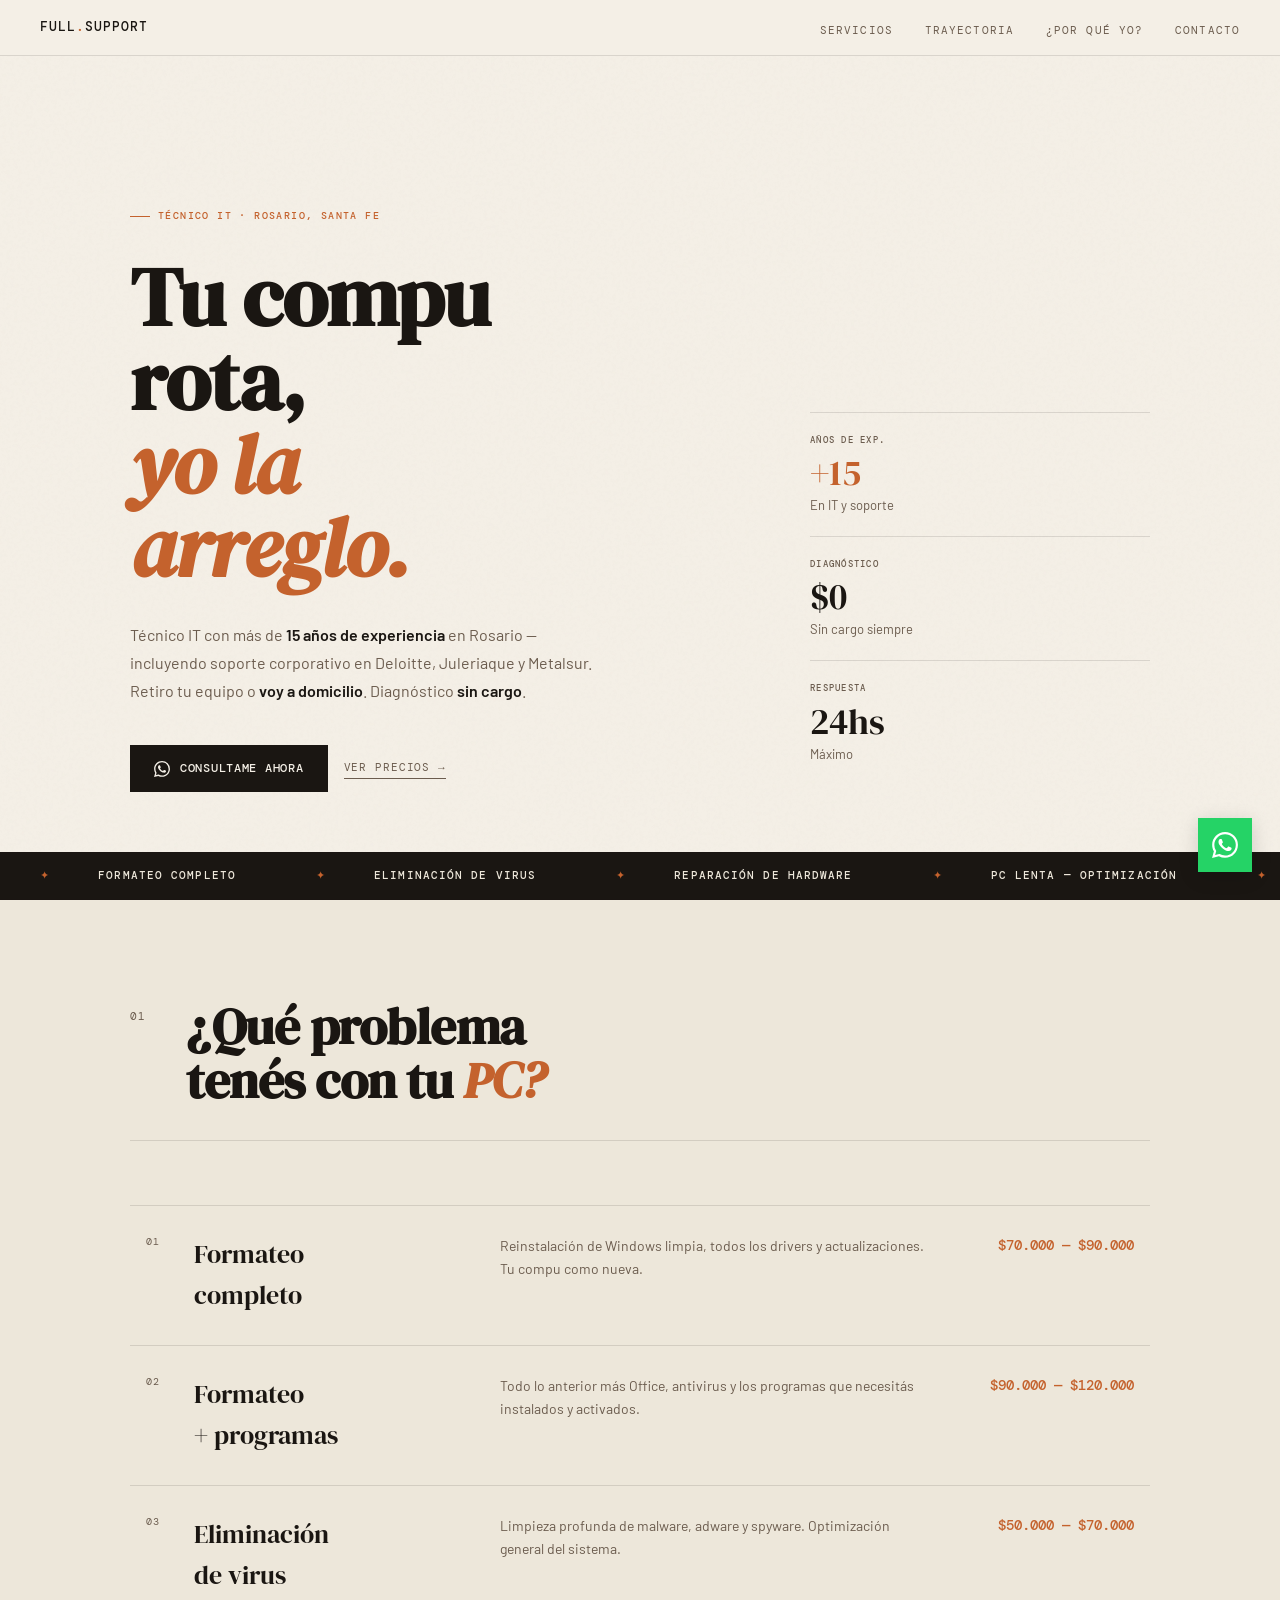
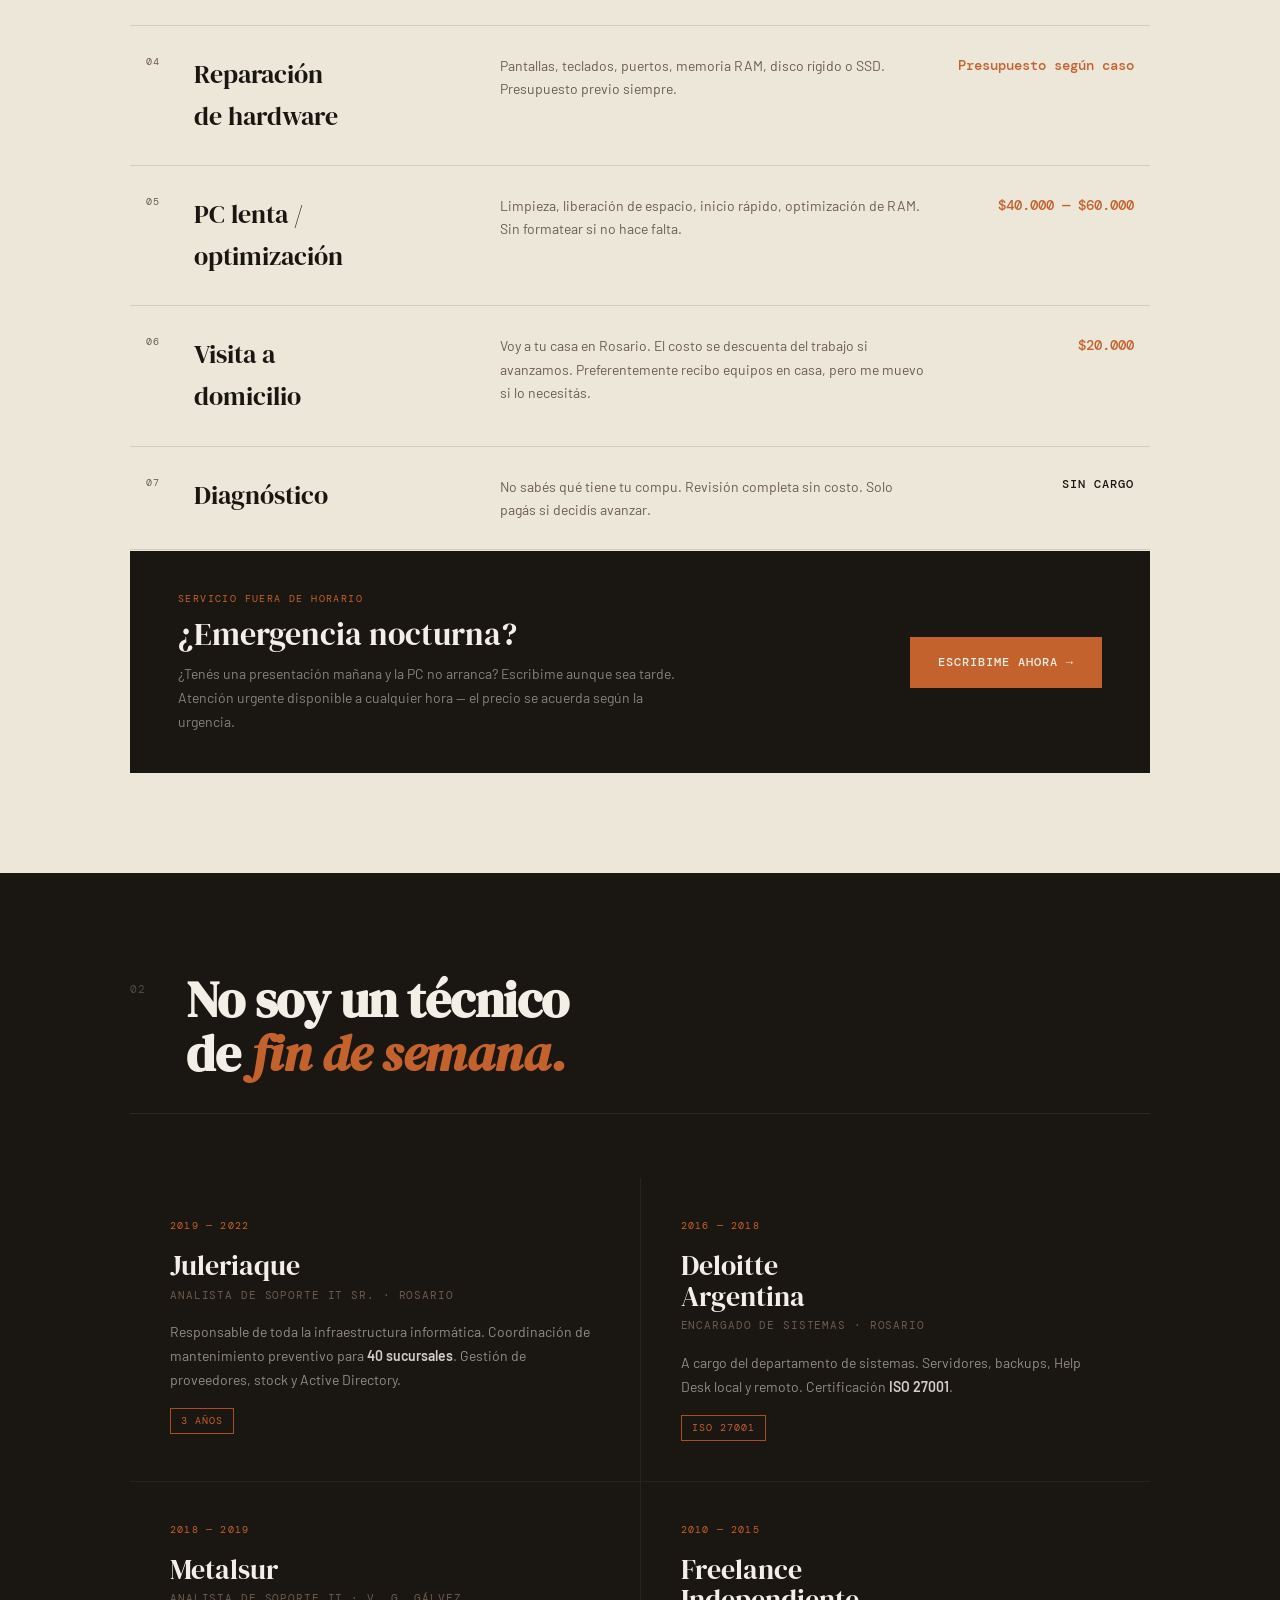
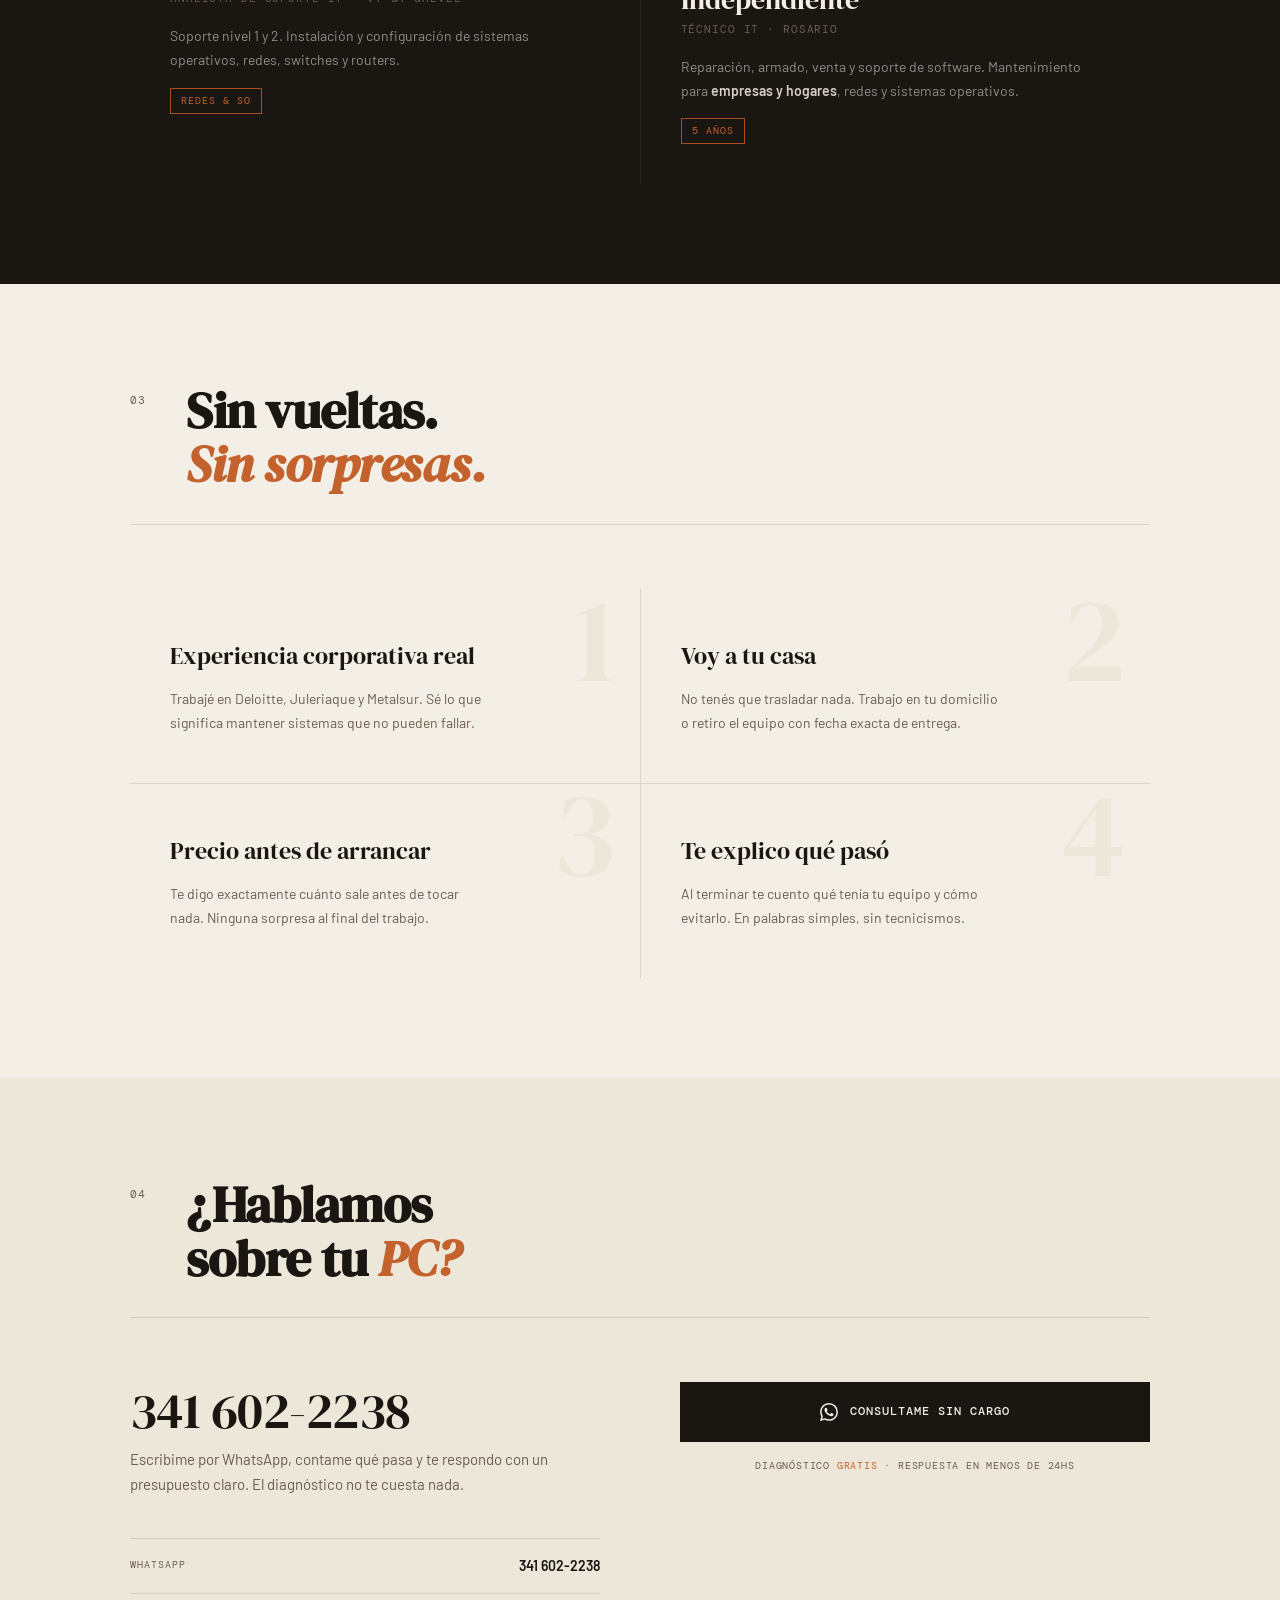
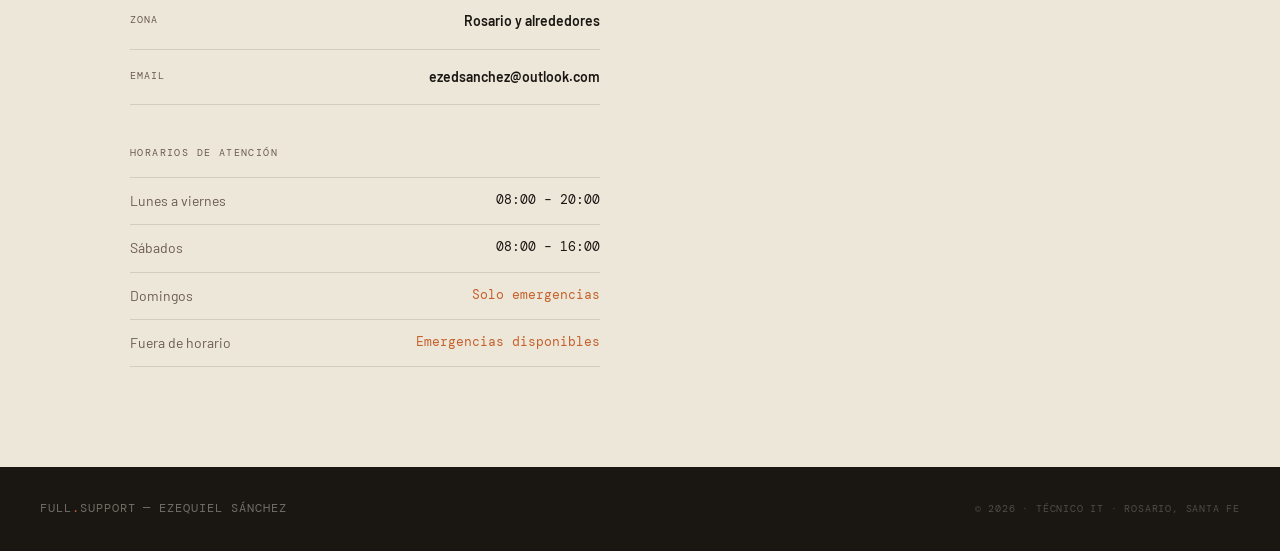
==== index.html @ 7c9a45b6 "Added index" ====
<!DOCTYPE html>
<html lang="es">
<head>
<meta charset="UTF-8">
<meta name="viewport" content="width=device-width, initial-scale=1.0">
<title>Full.Support | Técnico PC Rosario — Ezequiel Sánchez</title>
<meta name="description" content="Técnico IT con +15 años de experiencia en Rosario. Ex Deloitte, Juleriaque y Metalsur. Formateo, virus, reparación de notebooks y PCs. A domicilio. Diagnóstico sin cargo.">
<meta name="keywords" content="técnico PC Rosario, reparación computadora Rosario, formateo PC Rosario, técnico notebook Rosario, servicio técnico computadoras Rosario, eliminar virus computadora Rosario">
<meta name="author" content="Ezequiel Sánchez">
<link rel="preconnect" href="https://fonts.googleapis.com">
<link rel="preconnect" href="https://fonts.gstatic.com" crossorigin>
<link href="https://fonts.googleapis.com/css2?family=DM+Serif+Display:ital@0;1&family=DM+Mono:wght@300;400;500&family=Barlow:wght@400;500;600&display=swap" rel="stylesheet">
<style>
:root {
  --cream: #F4EFE6;
  --cream2: #EDE7DA;
  --cream3: #E2DAC9;
  --ink: #1A1612;
  --ink2: #3D342A;
  --ink3: #6B5C4E;
  --orange: #C4622D;
  --orange2: #A84E22;
  --orange-light: #F0D5C4;
  --rule: rgba(26,22,18,0.12);
}

*, *::before, *::after { box-sizing: border-box; margin: 0; padding: 0; }
html { scroll-behavior: smooth; }

body {
  background: var(--cream);
  color: var(--ink);
  font-family: 'Barlow', sans-serif;
  line-height: 1.6;
  overflow-x: hidden;
}

/* GRAIN TEXTURE */
body::before {
  content: '';
  position: fixed;
  inset: 0;
  background-image: url("data:image/svg+xml,%3Csvg viewBox='0 0 256 256' xmlns='http://www.w3.org/2000/svg'%3E%3Cfilter id='noise'%3E%3CfeTurbulence type='fractalNoise' baseFrequency='0.9' numOctaves='4' stitchTiles='stitch'/%3E%3C/filter%3E%3Crect width='100%25' height='100%25' filter='url(%23noise)' opacity='0.04'/%3E%3C/svg%3E");
  pointer-events: none;
  z-index: 0;
  opacity: 0.5;
}

/* NAV */
nav {
  position: fixed;
  top: 0; left: 0; right: 0;
  z-index: 100;
  background: var(--cream);
  border-bottom: 1px solid var(--rule);
  padding: 0 40px;
  height: 56px;
  display: flex;
  justify-content: space-between;
  align-items: center;
}

.nav-logo {
  font-family: 'DM Mono', monospace;
  font-size: 13px;
  font-weight: 500;
  color: var(--ink);
  letter-spacing: 0.08em;
  text-transform: uppercase;
}

.nav-logo em {
  color: var(--orange);
  font-style: normal;
}

.nav-links {
  display: flex;
  gap: 32px;
  list-style: none;
}

.nav-links a {
  font-family: 'DM Mono', monospace;
  font-size: 11px;
  color: var(--ink3);
  text-decoration: none;
  letter-spacing: 0.1em;
  text-transform: uppercase;
  transition: color 0.15s;
}

.nav-links a:hover { color: var(--orange); }

/* HERO */
.hero {
  min-height: 100vh;
  padding-top: 56px;
  display: grid;
  grid-template-rows: 1fr auto;
  position: relative;
  z-index: 1;
}

.hero-main {
  padding: 80px 40px 60px;
  display: grid;
  grid-template-columns: 1fr 340px;
  gap: 60px;
  align-items: end;
  max-width: 1100px;
  margin: 0 auto;
  width: 100%;
}

.hero-badge {
  display: inline-flex;
  align-items: center;
  gap: 8px;
  font-family: 'DM Mono', monospace;
  font-size: 10px;
  font-weight: 500;
  letter-spacing: 0.14em;
  text-transform: uppercase;
  color: var(--orange);
  margin-bottom: 32px;
}

.hero-badge::before {
  content: '';
  display: inline-block;
  width: 20px;
  height: 1px;
  background: var(--orange);
}

.hero h1 {
  font-family: 'DM Serif Display', serif;
  font-size: clamp(52px, 6.5vw, 88px);
  line-height: 1.0;
  letter-spacing: -0.01em;
  color: var(--ink);
  margin-bottom: 32px;
}

.hero h1 em {
  font-style: italic;
  color: var(--orange);
}

.hero-sub {
  font-size: 16px;
  color: var(--ink3);
  line-height: 1.75;
  max-width: 480px;
  margin-bottom: 40px;
}

.hero-sub strong { color: var(--ink); font-weight: 600; }

.hero-ctas {
  display: flex;
  gap: 16px;
  align-items: center;
  flex-wrap: wrap;
}

.btn-primary {
  display: inline-flex;
  align-items: center;
  gap: 10px;
  background: var(--ink);
  color: var(--cream);
  text-decoration: none;
  font-family: 'DM Mono', monospace;
  font-size: 12px;
  font-weight: 500;
  padding: 14px 24px;
  letter-spacing: 0.06em;
  text-transform: uppercase;
  transition: all 0.2s;
}

.btn-primary:hover {
  background: var(--orange);
}

.btn-ghost {
  font-family: 'DM Mono', monospace;
  font-size: 11px;
  color: var(--ink3);
  text-decoration: none;
  letter-spacing: 0.08em;
  text-transform: uppercase;
  border-bottom: 1px solid var(--ink3);
  padding-bottom: 2px;
  transition: all 0.15s;
}

.btn-ghost:hover { color: var(--orange); border-color: var(--orange); }

/* HERO SIDEBAR */
.hero-sidebar {
  padding-bottom: 8px;
}

.sidebar-block {
  border-top: 1px solid var(--rule);
  padding: 20px 0;
}

.sidebar-label {
  font-family: 'DM Mono', monospace;
  font-size: 9px;
  font-weight: 500;
  letter-spacing: 0.14em;
  text-transform: uppercase;
  color: var(--ink3);
  margin-bottom: 8px;
}

.sidebar-value {
  font-family: 'DM Serif Display', serif;
  font-size: 36px;
  color: var(--ink);
  line-height: 1;
}

.sidebar-value.orange { color: var(--orange); }
.sidebar-sub { font-size: 13px; color: var(--ink3); margin-top: 4px; }

/* MARQUEE */
.marquee-wrap {
  border-top: 1px solid var(--rule);
  border-bottom: 1px solid var(--rule);
  background: var(--ink);
  overflow: hidden;
  padding: 14px 0;
  position: relative;
  z-index: 1;
}

.marquee-track {
  display: flex;
  width: max-content;
  animation: marquee 24s linear infinite;
}

.marquee-item {
  font-family: 'DM Mono', monospace;
  font-size: 11px;
  font-weight: 500;
  letter-spacing: 0.1em;
  text-transform: uppercase;
  color: var(--cream2);
  padding: 0 40px;
  white-space: nowrap;
}

.marquee-item span {
  color: var(--orange);
  margin-right: 40px;
}

@keyframes marquee {
  from { transform: translateX(0); }
  to { transform: translateX(-50%); }
}

/* LAYOUT */
.container {
  max-width: 1100px;
  margin: 0 auto;
  padding: 0 40px;
  position: relative;
  z-index: 1;
}

/* SECTION */
section { padding: 100px 0; }

.section-header {
  display: grid;
  grid-template-columns: auto 1fr;
  gap: 40px;
  align-items: start;
  margin-bottom: 64px;
  padding-bottom: 32px;
  border-bottom: 1px solid var(--rule);
}

.section-num {
  font-family: 'DM Mono', monospace;
  font-size: 11px;
  color: var(--ink3);
  letter-spacing: 0.1em;
  padding-top: 8px;
}

.section-title {
  font-family: 'DM Serif Display', serif;
  font-size: clamp(36px, 4vw, 56px);
  line-height: 1.05;
  letter-spacing: -0.01em;
  color: var(--ink);
}

.section-title em {
  font-style: italic;
  color: var(--orange);
}

/* SERVICIOS */
#servicios { background: var(--cream2); }

.servicios-table {
  width: 100%;
  border-collapse: collapse;
}

.servicios-table tr {
  border-top: 1px solid var(--rule);
  transition: background 0.15s;
  cursor: default;
}

.servicios-table tr:last-child { border-bottom: 1px solid var(--rule); }
.servicios-table tr:hover { background: var(--cream3); }

.servicios-table td {
  padding: 28px 16px;
  vertical-align: top;
}

.td-num {
  font-family: 'DM Mono', monospace;
  font-size: 10px;
  color: var(--ink3);
  letter-spacing: 0.1em;
  width: 48px;
  padding-top: 32px;
}

.td-name {
  font-family: 'DM Serif Display', serif;
  font-size: 26px;
  color: var(--ink);
  width: 30%;
}

.td-desc {
  font-size: 14px;
  color: var(--ink3);
  line-height: 1.65;
  padding-top: 6px;
}

.td-price {
  font-family: 'DM Mono', monospace;
  font-size: 14px;
  font-weight: 500;
  color: var(--orange);
  text-align: right;
  white-space: nowrap;
  padding-top: 6px;
}

.td-price.free {
  color: var(--ink);
  font-size: 12px;
  letter-spacing: 0.08em;
  text-transform: uppercase;
}

/* EMERGENCIA BANNER */
.emergencia-banner {
  margin-top: 1px;
  background: var(--ink);
  display: flex;
  justify-content: space-between;
  align-items: center;
  padding: 40px 48px;
  gap: 40px;
}

.emergencia-eyebrow {
  font-family: 'DM Mono', monospace;
  font-size: 10px;
  letter-spacing: 0.14em;
  text-transform: uppercase;
  color: var(--orange);
  margin-bottom: 10px;
}

.emergencia-title {
  font-family: 'DM Serif Display', serif;
  font-size: 32px;
  color: var(--cream);
  line-height: 1.1;
  margin-bottom: 10px;
}

.emergencia-desc {
  font-size: 14px;
  color: rgba(244,239,230,0.5);
  line-height: 1.7;
  max-width: 500px;
}

.emergencia-btn {
  display: inline-block;
  flex-shrink: 0;
  background: var(--orange);
  color: var(--cream);
  text-decoration: none;
  font-family: 'DM Mono', monospace;
  font-size: 12px;
  font-weight: 500;
  letter-spacing: 0.08em;
  text-transform: uppercase;
  padding: 16px 28px;
  white-space: nowrap;
  transition: background 0.2s;
}

.emergencia-btn:hover { background: var(--orange2); }

@media (max-width: 768px) {
  .emergencia-banner { flex-direction: column; padding: 32px 20px; align-items: flex-start; }
  .emergencia-btn { width: 100%; text-align: center; }
}

/* TRAYECTORIA */
#trayectoria { background: var(--ink); }
#trayectoria .section-title { color: var(--cream); }
#trayectoria .section-num { color: var(--ink3); }
#trayectoria .section-header { border-bottom-color: rgba(255,255,255,0.08); }

.tray-grid {
  display: grid;
  grid-template-columns: 1fr 1fr;
  gap: 1px;
  background: rgba(255,255,255,0.06);
}

.tray-cell {
  background: var(--ink);
  padding: 40px;
  transition: background 0.2s;
}

.tray-cell:hover { background: var(--ink2); }

.tray-period {
  font-family: 'DM Mono', monospace;
  font-size: 10px;
  color: var(--orange);
  letter-spacing: 0.12em;
  text-transform: uppercase;
  margin-bottom: 16px;
}

.tray-company {
  font-family: 'DM Serif Display', serif;
  font-size: 28px;
  color: var(--cream);
  line-height: 1.1;
  margin-bottom: 6px;
}

.tray-role {
  font-family: 'DM Mono', monospace;
  font-size: 11px;
  color: var(--ink3);
  letter-spacing: 0.08em;
  text-transform: uppercase;
  margin-bottom: 16px;
}

.tray-desc {
  font-size: 14px;
  color: rgba(244,239,230,0.55);
  line-height: 1.7;
}

.tray-desc strong {
  color: rgba(244,239,230,0.85);
  font-weight: 600;
}

.tray-tag {
  display: inline-block;
  margin-top: 16px;
  font-family: 'DM Mono', monospace;
  font-size: 10px;
  letter-spacing: 0.1em;
  text-transform: uppercase;
  color: var(--orange);
  border: 1px solid var(--orange2);
  padding: 4px 10px;
}

/* POR QUÉ */
.porque-grid {
  display: grid;
  grid-template-columns: 1fr 1fr;
  gap: 1px;
  background: var(--rule);
}

.porque-cell {
  background: var(--cream);
  padding: 48px 40px;
  position: relative;
  overflow: hidden;
}

.porque-cell::before {
  content: attr(data-num);
  position: absolute;
  top: -10px;
  right: 24px;
  font-family: 'DM Serif Display', serif;
  font-size: 120px;
  color: var(--cream2);
  line-height: 1;
  pointer-events: none;
  transition: color 0.2s;
}

.porque-cell:hover::before { color: var(--orange-light); }

.porque-title {
  font-family: 'DM Serif Display', serif;
  font-size: 24px;
  color: var(--ink);
  margin-bottom: 12px;
  position: relative;
}

.porque-desc {
  font-size: 14px;
  color: var(--ink3);
  line-height: 1.7;
  max-width: 320px;
  position: relative;
}

/* CONTACTO */
#contacto { background: var(--cream2); }

.contacto-grid {
  display: grid;
  grid-template-columns: 1fr 1fr;
  gap: 80px;
  align-items: start;
}

.contacto-info .big-tel {
  font-family: 'DM Serif Display', serif;
  font-size: clamp(32px, 4vw, 52px);
  color: var(--ink);
  line-height: 1.1;
  margin-bottom: 8px;
  letter-spacing: -0.01em;
}

.contacto-info p {
  font-size: 15px;
  color: var(--ink3);
  line-height: 1.7;
  margin-bottom: 40px;
}

.contacto-data {
  display: flex;
  flex-direction: column;
  gap: 0;
}

.contacto-row {
  display: flex;
  justify-content: space-between;
  padding: 16px 0;
  border-top: 1px solid var(--rule);
  font-size: 14px;
}

.contacto-row:last-child { border-bottom: 1px solid var(--rule); }
.contacto-row .lbl { font-family: 'DM Mono', monospace; font-size: 10px; color: var(--ink3); letter-spacing: 0.1em; text-transform: uppercase; padding-top: 2px; }
.contacto-row .val { font-weight: 600; color: var(--ink); text-align: right; }
.contacto-row .val.accent { color: var(--orange); }

.wa-btn {
  display: flex;
  align-items: center;
  justify-content: center;
  gap: 12px;
  background: var(--ink);
  color: var(--cream);
  text-decoration: none;
  font-family: 'DM Mono', monospace;
  font-size: 12px;
  font-weight: 500;
  letter-spacing: 0.08em;
  text-transform: uppercase;
  padding: 20px 32px;
  margin-bottom: 16px;
  transition: background 0.2s;
  width: 100%;
  justify-content: center;
}

.wa-btn:hover { background: var(--orange); }

.wa-note {
  font-family: 'DM Mono', monospace;
  font-size: 10px;
  color: var(--ink3);
  letter-spacing: 0.08em;
  text-align: center;
  text-transform: uppercase;
}

.wa-note em { color: var(--orange); font-style: normal; }

.horarios-block {
  margin-top: 40px;
}

.horarios-title {
  font-family: 'DM Mono', monospace;
  font-size: 10px;
  letter-spacing: 0.14em;
  text-transform: uppercase;
  color: var(--ink3);
  margin-bottom: 16px;
}

.horario-row {
  display: flex;
  justify-content: space-between;
  padding: 12px 0;
  border-top: 1px solid var(--rule);
  font-size: 14px;
}

.horario-row:last-child { border-bottom: 1px solid var(--rule); }
.horario-row .dia { color: var(--ink3); }
.horario-row .hora { font-family: 'DM Mono', monospace; font-size: 13px; color: var(--ink); }
.horario-row .hora.accent { color: var(--orange); }

/* FOOTER */
footer {
  background: var(--ink);
  padding: 32px 40px;
  display: flex;
  justify-content: space-between;
  align-items: center;
  position: relative;
  z-index: 1;
}

.footer-logo {
  font-family: 'DM Mono', monospace;
  font-size: 12px;
  color: rgba(244,239,230,0.4);
  letter-spacing: 0.08em;
  text-transform: uppercase;
}

.footer-logo em { color: var(--orange); font-style: normal; }

.footer-copy {
  font-family: 'DM Mono', monospace;
  font-size: 10px;
  color: rgba(244,239,230,0.25);
  letter-spacing: 0.08em;
  text-transform: uppercase;
}

/* FLOATING WA */
.floating-wa {
  position: fixed;
  bottom: 28px;
  right: 28px;
  z-index: 99;
  background: #25D366;
  color: #fff;
  width: 54px;
  height: 54px;
  display: flex;
  align-items: center;
  justify-content: center;
  text-decoration: none;
  box-shadow: 0 4px 20px rgba(0,0,0,0.15);
  transition: transform 0.2s, box-shadow 0.2s;
}

.floating-wa:hover {
  transform: scale(1.08);
  box-shadow: 0 8px 28px rgba(0,0,0,0.2);
}

/* ANIMATIONS */
@keyframes fadeUp {
  from { opacity: 0; transform: translateY(16px); }
  to { opacity: 1; transform: translateY(0); }
}

.hero-badge { animation: fadeUp 0.5s ease both; }
.hero h1 { animation: fadeUp 0.5s 0.1s ease both; }
.hero-sub { animation: fadeUp 0.5s 0.2s ease both; }
.hero-ctas { animation: fadeUp 0.5s 0.3s ease both; }
.hero-sidebar { animation: fadeUp 0.5s 0.35s ease both; }

/* RESPONSIVE */
@media (max-width: 768px) {
  nav { padding: 0 20px; }
  .nav-links { display: none; }
  .hero-main { grid-template-columns: 1fr; gap: 48px; padding: 60px 20px 40px; }
  .hero-sidebar { display: grid; grid-template-columns: repeat(3, 1fr); gap: 0; }
  .sidebar-block { border-top: none; border-left: 1px solid var(--rule); padding: 0 20px; }
  .sidebar-block:first-child { border-left: none; padding-left: 0; }
  .sidebar-value { font-size: 28px; }
  .container { padding: 0 20px; }
  section { padding: 72px 0; }
  .section-header { grid-template-columns: 1fr; gap: 8px; }
  .servicios-table td { padding: 20px 8px; }
  .td-name { font-size: 20px; width: auto; }
  .td-num { display: none; }
  .tray-grid { grid-template-columns: 1fr; }
  .porque-grid { grid-template-columns: 1fr; }
  .contacto-grid { grid-template-columns: 1fr; gap: 48px; }
  footer { flex-direction: column; gap: 8px; text-align: center; padding: 24px 20px; }
}
</style>
</head>
<body>

<nav>
  <div class="nav-logo">Full<em>.</em>Support</div>
  <ul class="nav-links">
    <li><a href="#servicios">Servicios</a></li>
    <li><a href="#trayectoria">Trayectoria</a></li>
    <li><a href="#porque">¿Por qué yo?</a></li>
    <li><a href="#contacto">Contacto</a></li>
  </ul>
</nav>

<!-- HERO -->
<div class="hero">
  <div class="hero-main">
    <div class="hero-left">
      <div class="hero-badge">Técnico IT · Rosario, Santa Fe</div>
      <h1>Tu compu<br>rota,<br><em>yo la<br>arreglo.</em></h1>
      <p class="hero-sub">
        Técnico IT con más de <strong>15 años de experiencia</strong> en Rosario —
        incluyendo soporte corporativo en Deloitte, Juleriaque y Metalsur.
        Retiro tu equipo o <strong>voy a domicilio</strong>.
        Diagnóstico <strong>sin cargo</strong>.
      </p>
      <div class="hero-ctas">
        <a href="https://wa.me/5493416022238?text=Hola%20Ezequiel%2C%20necesito%20ayuda%20con%20mi%20PC" target="_blank" rel="noopener" class="btn-primary">
          <svg width="16" height="16" viewBox="0 0 24 24" fill="currentColor"><path d="M17.472 14.382c-.297-.149-1.758-.867-2.03-.967-.273-.099-.471-.148-.67.15-.197.297-.767.966-.94 1.164-.173.199-.347.223-.644.075-.297-.15-1.255-.463-2.39-1.475-.883-.788-1.48-1.761-1.653-2.059-.173-.297-.018-.458.13-.606.134-.133.298-.347.446-.52.149-.174.198-.298.298-.497.099-.198.05-.371-.025-.52-.075-.149-.669-1.612-.916-2.207-.242-.579-.487-.5-.669-.51-.173-.008-.371-.01-.57-.01-.198 0-.52.074-.792.372-.272.297-1.04 1.016-1.04 2.479 0 1.462 1.065 2.875 1.213 3.074.149.198 2.096 3.2 5.077 4.487.709.306 1.262.489 1.694.625.712.227 1.36.195 1.871.118.571-.085 1.758-.719 2.006-1.413.248-.694.248-1.289.173-1.413-.074-.124-.272-.198-.57-.347m-5.421 7.403h-.004a9.87 9.87 0 01-5.031-1.378l-.361-.214-3.741.982.998-3.648-.235-.374a9.86 9.86 0 01-1.51-5.26c.001-5.45 4.436-9.884 9.888-9.884 2.64 0 5.122 1.03 6.988 2.898a9.825 9.825 0 012.893 6.994c-.003 5.45-4.437 9.884-9.885 9.884m8.413-18.297A11.815 11.815 0 0012.05 0C5.495 0 .16 5.335.157 11.892c0 2.096.547 4.142 1.588 5.945L.057 24l6.305-1.654a11.882 11.882 0 005.683 1.448h.005c6.554 0 11.89-5.335 11.893-11.893a11.821 11.821 0 00-3.48-8.413z"/></svg>
          Consultame ahora
        </a>
        <a href="#servicios" class="btn-ghost">Ver precios →</a>
      </div>
    </div>
    <div class="hero-sidebar">
      <div class="sidebar-block">
        <div class="sidebar-label">Años de exp.</div>
        <div class="sidebar-value orange">+15</div>
        <div class="sidebar-sub">En IT y soporte</div>
      </div>
      <div class="sidebar-block">
        <div class="sidebar-label">Diagnóstico</div>
        <div class="sidebar-value">$0</div>
        <div class="sidebar-sub">Sin cargo siempre</div>
      </div>
      <div class="sidebar-block">
        <div class="sidebar-label">Respuesta</div>
        <div class="sidebar-value">24hs</div>
        <div class="sidebar-sub">Máximo</div>
      </div>
    </div>
  </div>

  <!-- MARQUEE -->
  <div class="marquee-wrap">
    <div class="marquee-track">
      <div class="marquee-item"><span>✦</span> Formateo completo</div>
      <div class="marquee-item"><span>✦</span> Eliminación de virus</div>
      <div class="marquee-item"><span>✦</span> Reparación de hardware</div>
      <div class="marquee-item"><span>✦</span> PC lenta — optimización</div>
      <div class="marquee-item"><span>✦</span> Instalación de programas</div>
      <div class="marquee-item"><span>✦</span> Diagnóstico sin cargo</div>
      <div class="marquee-item"><span>✦</span> A domicilio en Rosario</div>
      <div class="marquee-item"><span>✦</span> Formateo completo</div>
      <div class="marquee-item"><span>✦</span> Eliminación de virus</div>
      <div class="marquee-item"><span>✦</span> Reparación de hardware</div>
      <div class="marquee-item"><span>✦</span> PC lenta — optimización</div>
      <div class="marquee-item"><span>✦</span> Instalación de programas</div>
      <div class="marquee-item"><span>✦</span> Diagnóstico sin cargo</div>
      <div class="marquee-item"><span>✦</span> A domicilio en Rosario</div>
    </div>
  </div>
</div>

<!-- SERVICIOS -->
<section id="servicios">
  <div class="container">
    <div class="section-header">
      <div class="section-num">01</div>
      <h2 class="section-title">¿Qué problema<br>tenés con tu <em>PC?</em></h2>
    </div>

    <table class="servicios-table">
      <tbody>
        <tr>
          <td class="td-num">01</td>
          <td class="td-name">Formateo<br>completo</td>
          <td class="td-desc">Reinstalación de Windows limpia, todos los drivers y actualizaciones. Tu compu como nueva.</td>
          <td class="td-price">$70.000 — $90.000</td>
        </tr>
        <tr>
          <td class="td-num">02</td>
          <td class="td-name">Formateo<br>+ programas</td>
          <td class="td-desc">Todo lo anterior más Office, antivirus y los programas que necesitás instalados y activados.</td>
          <td class="td-price">$90.000 — $120.000</td>
        </tr>
        <tr>
          <td class="td-num">03</td>
          <td class="td-name">Eliminación<br>de virus</td>
          <td class="td-desc">Limpieza profunda de malware, adware y spyware. Optimización general del sistema.</td>
          <td class="td-price">$50.000 — $70.000</td>
        </tr>
        <tr>
          <td class="td-num">04</td>
          <td class="td-name">Reparación<br>de hardware</td>
          <td class="td-desc">Pantallas, teclados, puertos, memoria RAM, disco rígido o SSD. Presupuesto previo siempre.</td>
          <td class="td-price">Presupuesto según caso</td>
        </tr>
        <tr>
          <td class="td-num">05</td>
          <td class="td-name">PC lenta /<br>optimización</td>
          <td class="td-desc">Limpieza, liberación de espacio, inicio rápido, optimización de RAM. Sin formatear si no hace falta.</td>
          <td class="td-price">$40.000 — $60.000</td>
        </tr>
        <tr>
          <td class="td-num">06</td>
          <td class="td-name">Visita a<br>domicilio</td>
          <td class="td-desc">Voy a tu casa en Rosario. El costo se descuenta del trabajo si avanzamos. Preferentemente recibo equipos en casa, pero me muevo si lo necesitás.</td>
          <td class="td-price">$20.000</td>
        </tr>
        <tr>
          <td class="td-num">07</td>
          <td class="td-name">Diagnóstico</td>
          <td class="td-desc">No sabés qué tiene tu compu. Revisión completa sin costo. Solo pagás si decidís avanzar.</td>
          <td class="td-price free">Sin cargo</td>
        </tr>
      </tbody>
    </table>

    <div class="emergencia-banner">
      <div class="emergencia-left">
        <div class="emergencia-eyebrow">Servicio fuera de horario</div>
        <div class="emergencia-title">¿Emergencia nocturna?</div>
        <div class="emergencia-desc">¿Tenés una presentación mañana y la PC no arranca? Escribime aunque sea tarde. Atención urgente disponible a cualquier hora — el precio se acuerda según la urgencia.</div>
      </div>
      <a href="https://wa.me/5493416022238?text=Hola%20Ezequiel%2C%20tengo%20una%20urgencia%20con%20mi%20PC" target="_blank" rel="noopener" class="emergencia-btn">
        Escribime ahora →
      </a>
    </div>
  </div>
</section>

<!-- TRAYECTORIA -->
<section id="trayectoria">
  <div class="container">
    <div class="section-header">
      <div class="section-num" style="color:rgba(244,239,230,0.25)">02</div>
      <h2 class="section-title">No soy un técnico<br>de <em style="color:var(--orange)">fin de semana.</em></h2>
    </div>

    <div class="tray-grid">
      <div class="tray-cell">
        <div class="tray-period">2019 — 2022</div>
        <div class="tray-company">Juleriaque</div>
        <div class="tray-role">Analista de Soporte IT Sr. · Rosario</div>
        <div class="tray-desc">Responsable de toda la infraestructura informática. Coordinación de mantenimiento preventivo para <strong>40 sucursales</strong>. Gestión de proveedores, stock y Active Directory.</div>
        <div class="tray-tag">3 años</div>
      </div>
      <div class="tray-cell">
        <div class="tray-period">2016 — 2018</div>
        <div class="tray-company">Deloitte<br>Argentina</div>
        <div class="tray-role">Encargado de Sistemas · Rosario</div>
        <div class="tray-desc">A cargo del departamento de sistemas. Servidores, backups, Help Desk local y remoto. Certificación <strong>ISO 27001</strong>.</div>
        <div class="tray-tag">ISO 27001</div>
      </div>
      <div class="tray-cell">
        <div class="tray-period">2018 — 2019</div>
        <div class="tray-company">Metalsur</div>
        <div class="tray-role">Analista de Soporte IT · V. G. Gálvez</div>
        <div class="tray-desc">Soporte nivel 1 y 2. Instalación y configuración de sistemas operativos, redes, switches y routers.</div>
        <div class="tray-tag">Redes & SO</div>
      </div>
      <div class="tray-cell">
        <div class="tray-period">2010 — 2015</div>
        <div class="tray-company">Freelance<br>Independiente</div>
        <div class="tray-role">Técnico IT · Rosario</div>
        <div class="tray-desc">Reparación, armado, venta y soporte de software. Mantenimiento para <strong>empresas y hogares</strong>, redes y sistemas operativos.</div>
        <div class="tray-tag">5 años</div>
      </div>
    </div>
  </div>
</section>

<!-- POR QUÉ -->
<section id="porque">
  <div class="container">
    <div class="section-header">
      <div class="section-num">03</div>
      <h2 class="section-title">Sin vueltas.<br><em>Sin sorpresas.</em></h2>
    </div>

    <div class="porque-grid">
      <div class="porque-cell" data-num="1">
        <div class="porque-title">Experiencia corporativa real</div>
        <div class="porque-desc">Trabajé en Deloitte, Juleriaque y Metalsur. Sé lo que significa mantener sistemas que no pueden fallar.</div>
      </div>
      <div class="porque-cell" data-num="2">
        <div class="porque-title">Voy a tu casa</div>
        <div class="porque-desc">No tenés que trasladar nada. Trabajo en tu domicilio o retiro el equipo con fecha exacta de entrega.</div>
      </div>
      <div class="porque-cell" data-num="3">
        <div class="porque-title">Precio antes de arrancar</div>
        <div class="porque-desc">Te digo exactamente cuánto sale antes de tocar nada. Ninguna sorpresa al final del trabajo.</div>
      </div>
      <div class="porque-cell" data-num="4">
        <div class="porque-title">Te explico qué pasó</div>
        <div class="porque-desc">Al terminar te cuento qué tenía tu equipo y cómo evitarlo. En palabras simples, sin tecnicismos.</div>
      </div>
    </div>
  </div>
</section>

<!-- CONTACTO -->
<section id="contacto">
  <div class="container">
    <div class="section-header">
      <div class="section-num">04</div>
      <h2 class="section-title">¿Hablamos<br>sobre tu <em>PC?</em></h2>
    </div>

    <div class="contacto-grid">
      <div class="contacto-info">
        <div class="big-tel">341 602-2238</div>
        <p>Escribime por WhatsApp, contame qué pasa y te respondo con un presupuesto claro. El diagnóstico no te cuesta nada.</p>

        <div class="contacto-data">
          <div class="contacto-row">
            <span class="lbl">WhatsApp</span>
            <span class="val">341 602-2238</span>
          </div>
          <div class="contacto-row">
            <span class="lbl">Zona</span>
            <span class="val">Rosario y alrededores</span>
          </div>
          <div class="contacto-row">
            <span class="lbl">Email</span>
            <span class="val">ezedsanchez@outlook.com</span>
          </div>
        </div>

        <div class="horarios-block">
          <div class="horarios-title">Horarios de atención</div>
          <div class="horario-row">
            <span class="dia">Lunes a viernes</span>
            <span class="hora">08:00 – 20:00</span>
          </div>
          <div class="horario-row">
            <span class="dia">Sábados</span>
            <span class="hora">08:00 – 16:00</span>
          </div>
          <div class="horario-row">
            <span class="dia">Domingos</span>
            <span class="hora accent">Solo emergencias</span>
          </div>
          <div class="horario-row">
            <span class="dia">Fuera de horario</span>
            <span class="hora accent">Emergencias disponibles</span>
          </div>
        </div>
      </div>

      <div class="contacto-cta">
        <a href="https://wa.me/5493416022238?text=Hola%20Ezequiel%2C%20necesito%20ayuda%20con%20mi%20PC" target="_blank" rel="noopener" class="wa-btn">
          <svg width="18" height="18" viewBox="0 0 24 24" fill="currentColor"><path d="M17.472 14.382c-.297-.149-1.758-.867-2.03-.967-.273-.099-.471-.148-.67.15-.197.297-.767.966-.94 1.164-.173.199-.347.223-.644.075-.297-.15-1.255-.463-2.39-1.475-.883-.788-1.48-1.761-1.653-2.059-.173-.297-.018-.458.13-.606.134-.133.298-.347.446-.52.149-.174.198-.298.298-.497.099-.198.05-.371-.025-.52-.075-.149-.669-1.612-.916-2.207-.242-.579-.487-.5-.669-.51-.173-.008-.371-.01-.57-.01-.198 0-.52.074-.792.372-.272.297-1.04 1.016-1.04 2.479 0 1.462 1.065 2.875 1.213 3.074.149.198 2.096 3.2 5.077 4.487.709.306 1.262.489 1.694.625.712.227 1.36.195 1.871.118.571-.085 1.758-.719 2.006-1.413.248-.694.248-1.289.173-1.413-.074-.124-.272-.198-.57-.347m-5.421 7.403h-.004a9.87 9.87 0 01-5.031-1.378l-.361-.214-3.741.982.998-3.648-.235-.374a9.86 9.86 0 01-1.51-5.26c.001-5.45 4.436-9.884 9.888-9.884 2.64 0 5.122 1.03 6.988 2.898a9.825 9.825 0 012.893 6.994c-.003 5.45-4.437 9.884-9.885 9.884m8.413-18.297A11.815 11.815 0 0012.05 0C5.495 0 .16 5.335.157 11.892c0 2.096.547 4.142 1.588 5.945L.057 24l6.305-1.654a11.882 11.882 0 005.683 1.448h.005c6.554 0 11.89-5.335 11.893-11.893a11.821 11.821 0 00-3.48-8.413z"/></svg>
          Consultame sin cargo
        </a>
        <div class="wa-note">Diagnóstico <em>gratis</em> · Respuesta en menos de 24hs</div>
      </div>
    </div>
  </div>
</section>

<!-- FOOTER -->
<footer>
  <div class="footer-logo">Full<em>.</em>Support — Ezequiel Sánchez</div>
  <div class="footer-copy">© 2026 · Técnico IT · Rosario, Santa Fe</div>
</footer>

<!-- FLOATING WA -->
<a href="https://wa.me/5493416022238?text=Hola%20Ezequiel%2C%20necesito%20ayuda%20con%20mi%20PC" target="_blank" rel="noopener" class="floating-wa" aria-label="Contactar por WhatsApp">
  <svg width="26" height="26" viewBox="0 0 24 24" fill="white"><path d="M17.472 14.382c-.297-.149-1.758-.867-2.03-.967-.273-.099-.471-.148-.67.15-.197.297-.767.966-.94 1.164-.173.199-.347.223-.644.075-.297-.15-1.255-.463-2.39-1.475-.883-.788-1.48-1.761-1.653-2.059-.173-.297-.018-.458.13-.606.134-.133.298-.347.446-.52.149-.174.198-.298.298-.497.099-.198.05-.371-.025-.52-.075-.149-.669-1.612-.916-2.207-.242-.579-.487-.5-.669-.51-.173-.008-.371-.01-.57-.01-.198 0-.52.074-.792.372-.272.297-1.04 1.016-1.04 2.479 0 1.462 1.065 2.875 1.213 3.074.149.198 2.096 3.2 5.077 4.487.709.306 1.262.489 1.694.625.712.227 1.36.195 1.871.118.571-.085 1.758-.719 2.006-1.413.248-.694.248-1.289.173-1.413-.074-.124-.272-.198-.57-.347m-5.421 7.403h-.004a9.87 9.87 0 01-5.031-1.378l-.361-.214-3.741.982.998-3.648-.235-.374a9.86 9.86 0 01-1.51-5.26c.001-5.45 4.436-9.884 9.888-9.884 2.64 0 5.122 1.03 6.988 2.898a9.825 9.825 0 012.893 6.994c-.003 5.45-4.437 9.884-9.885 9.884m8.413-18.297A11.815 11.815 0 0012.05 0C5.495 0 .16 5.335.157 11.892c0 2.096.547 4.142 1.588 5.945L.057 24l6.305-1.654a11.882 11.882 0 005.683 1.448h.005c6.554 0 11.89-5.335 11.893-11.893a11.821 11.821 0 00-3.48-8.413z"/></svg>
</a>

</body>
</html>
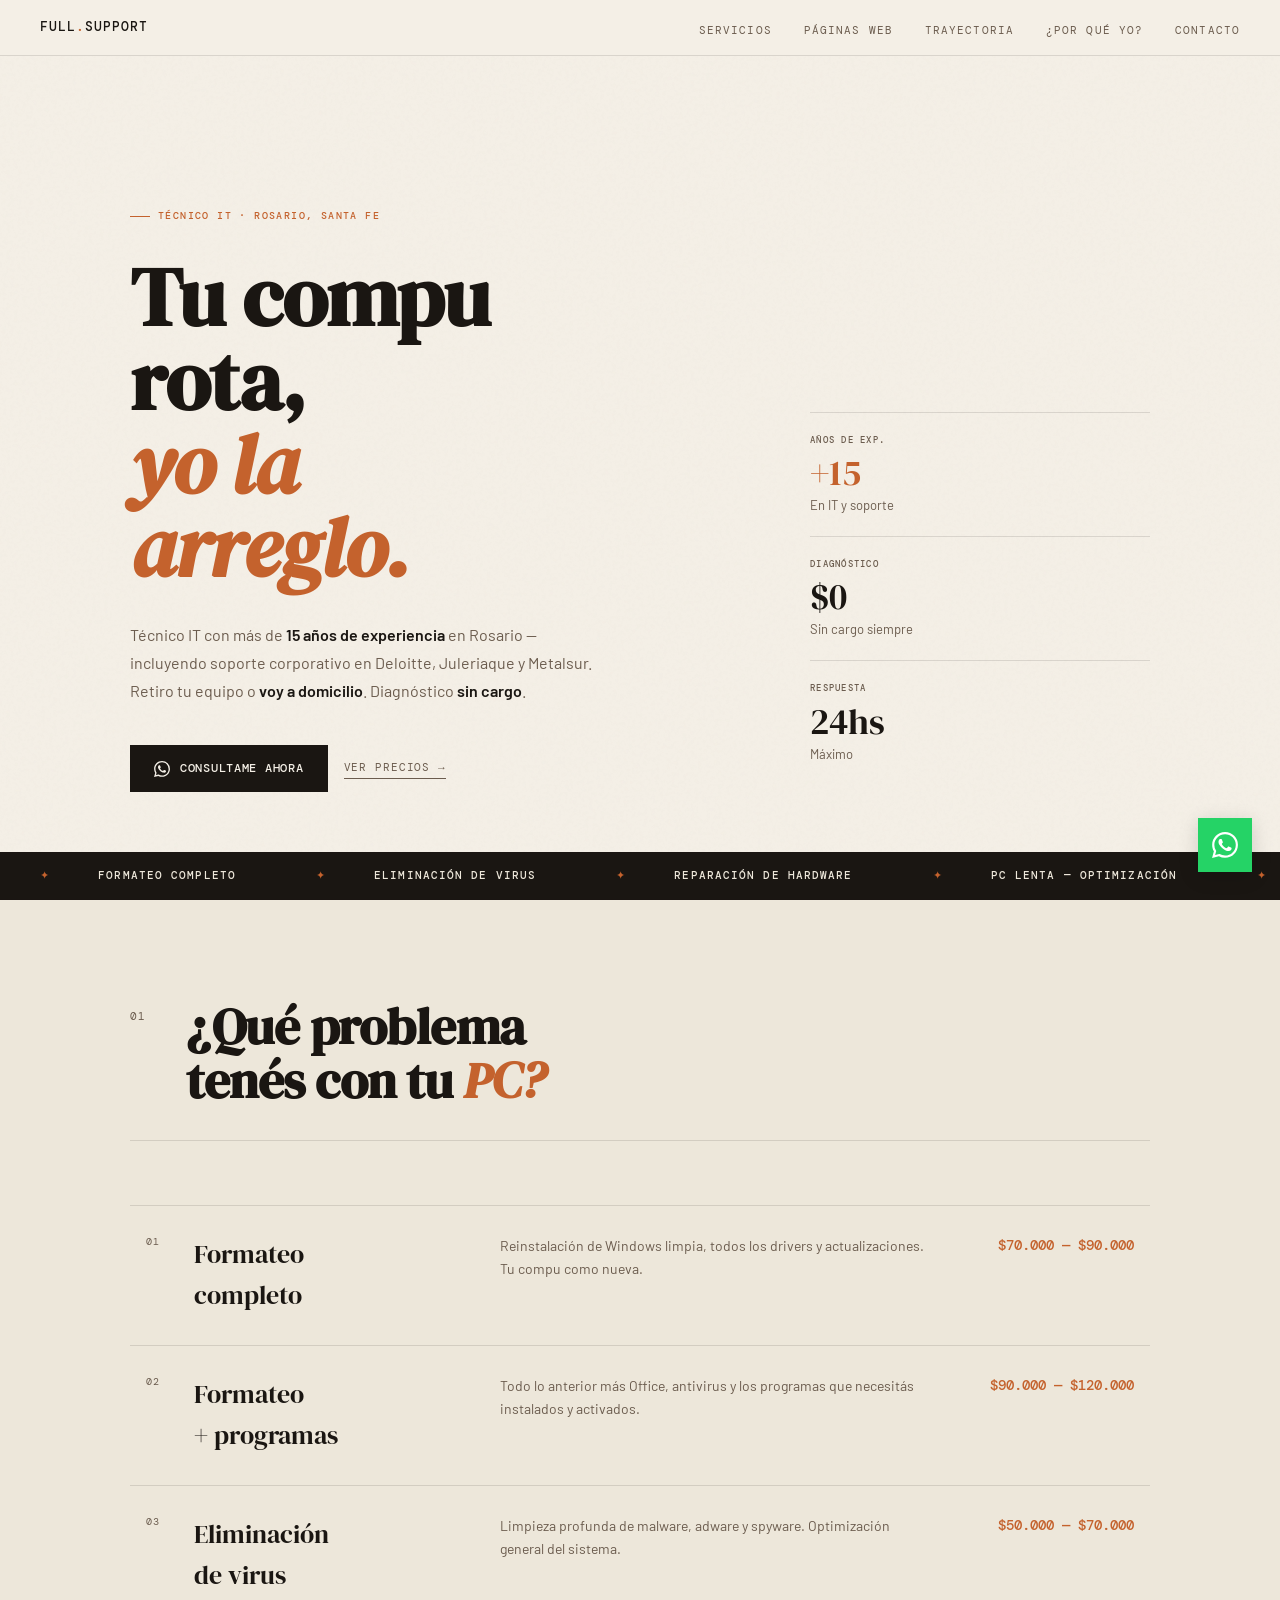
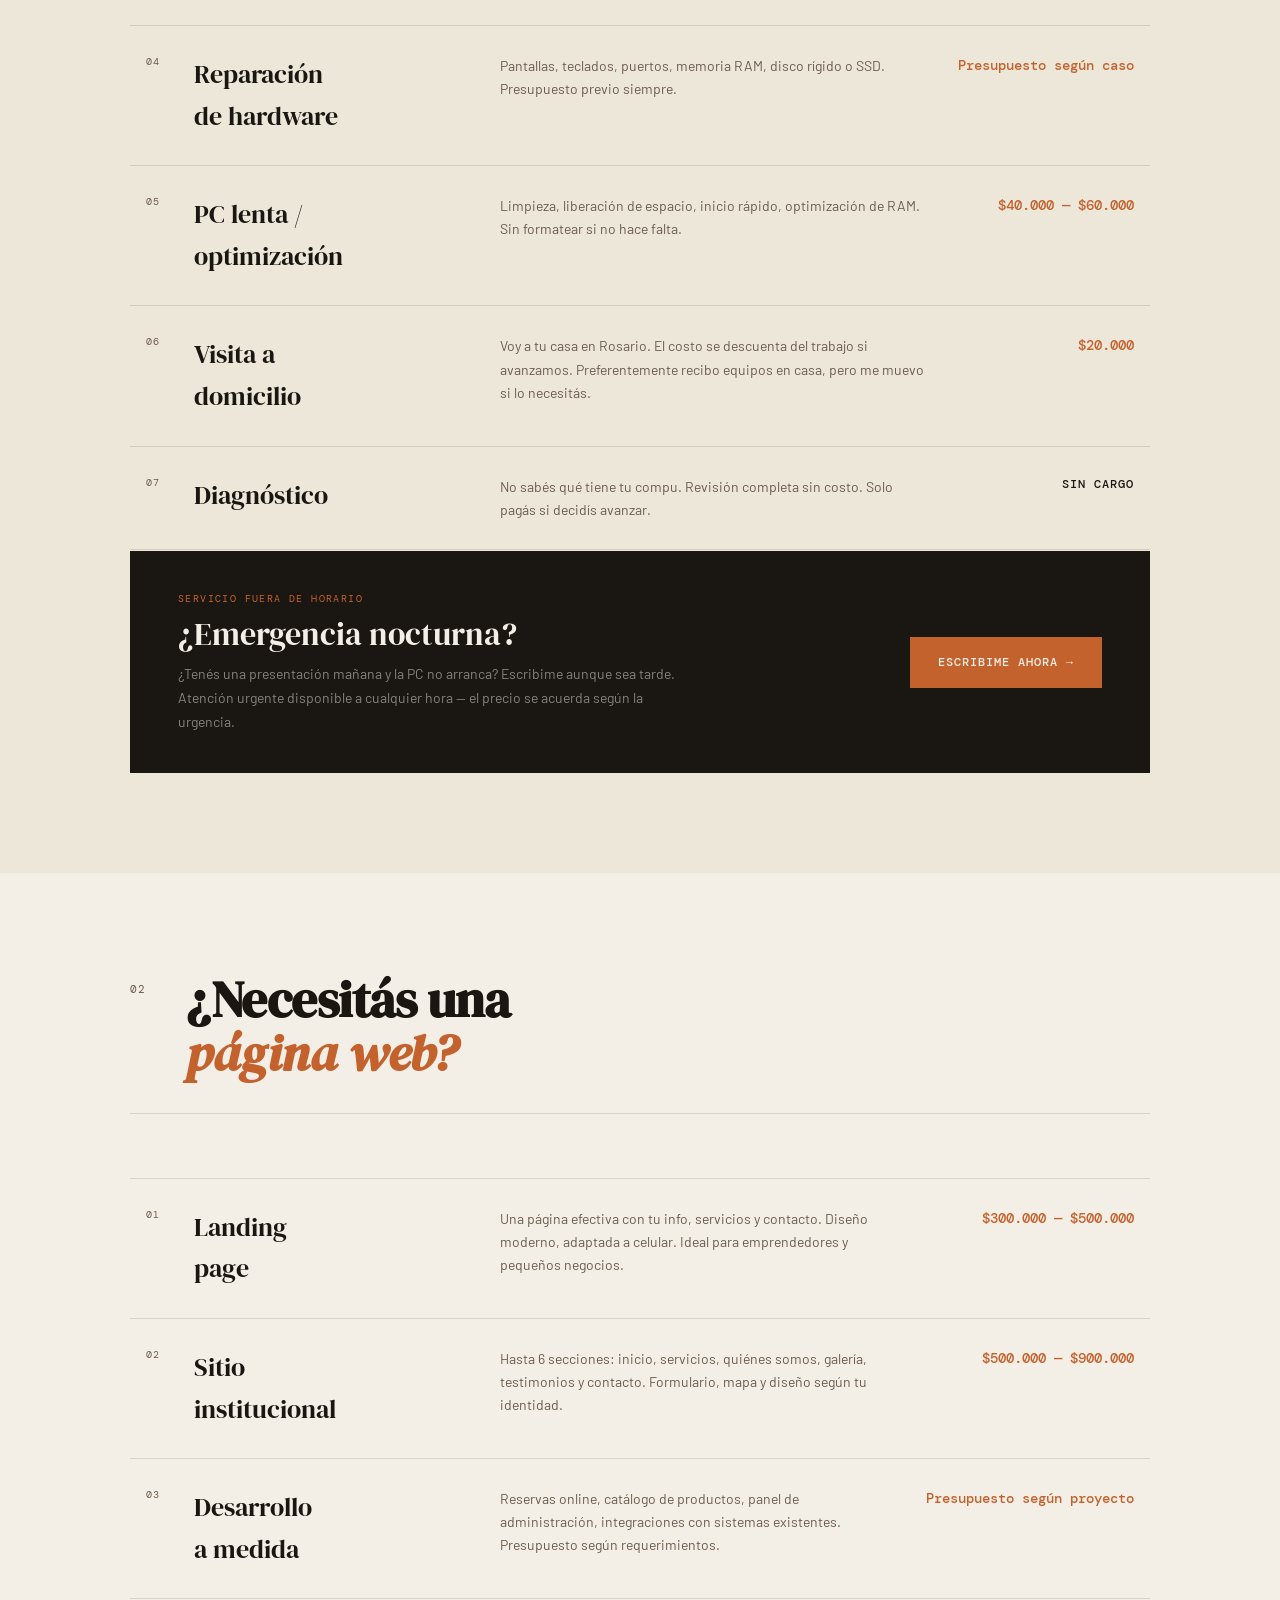
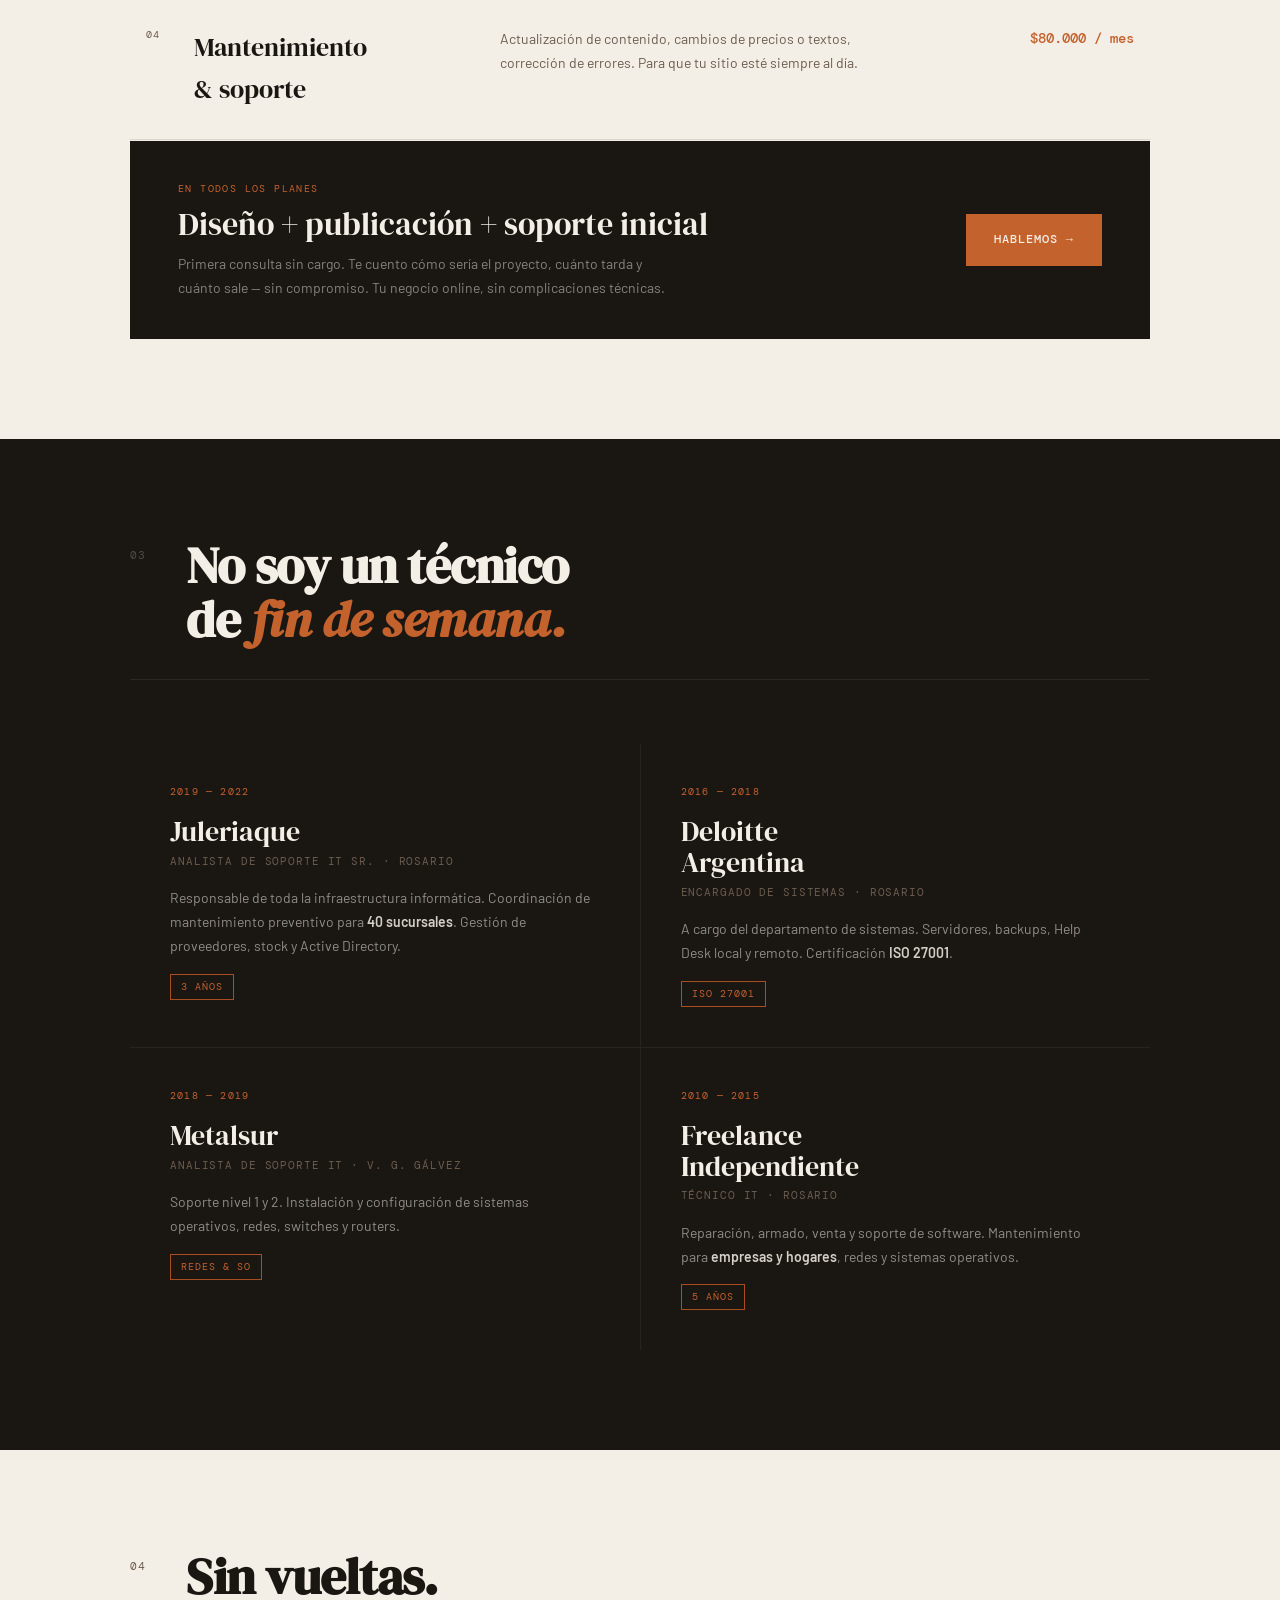
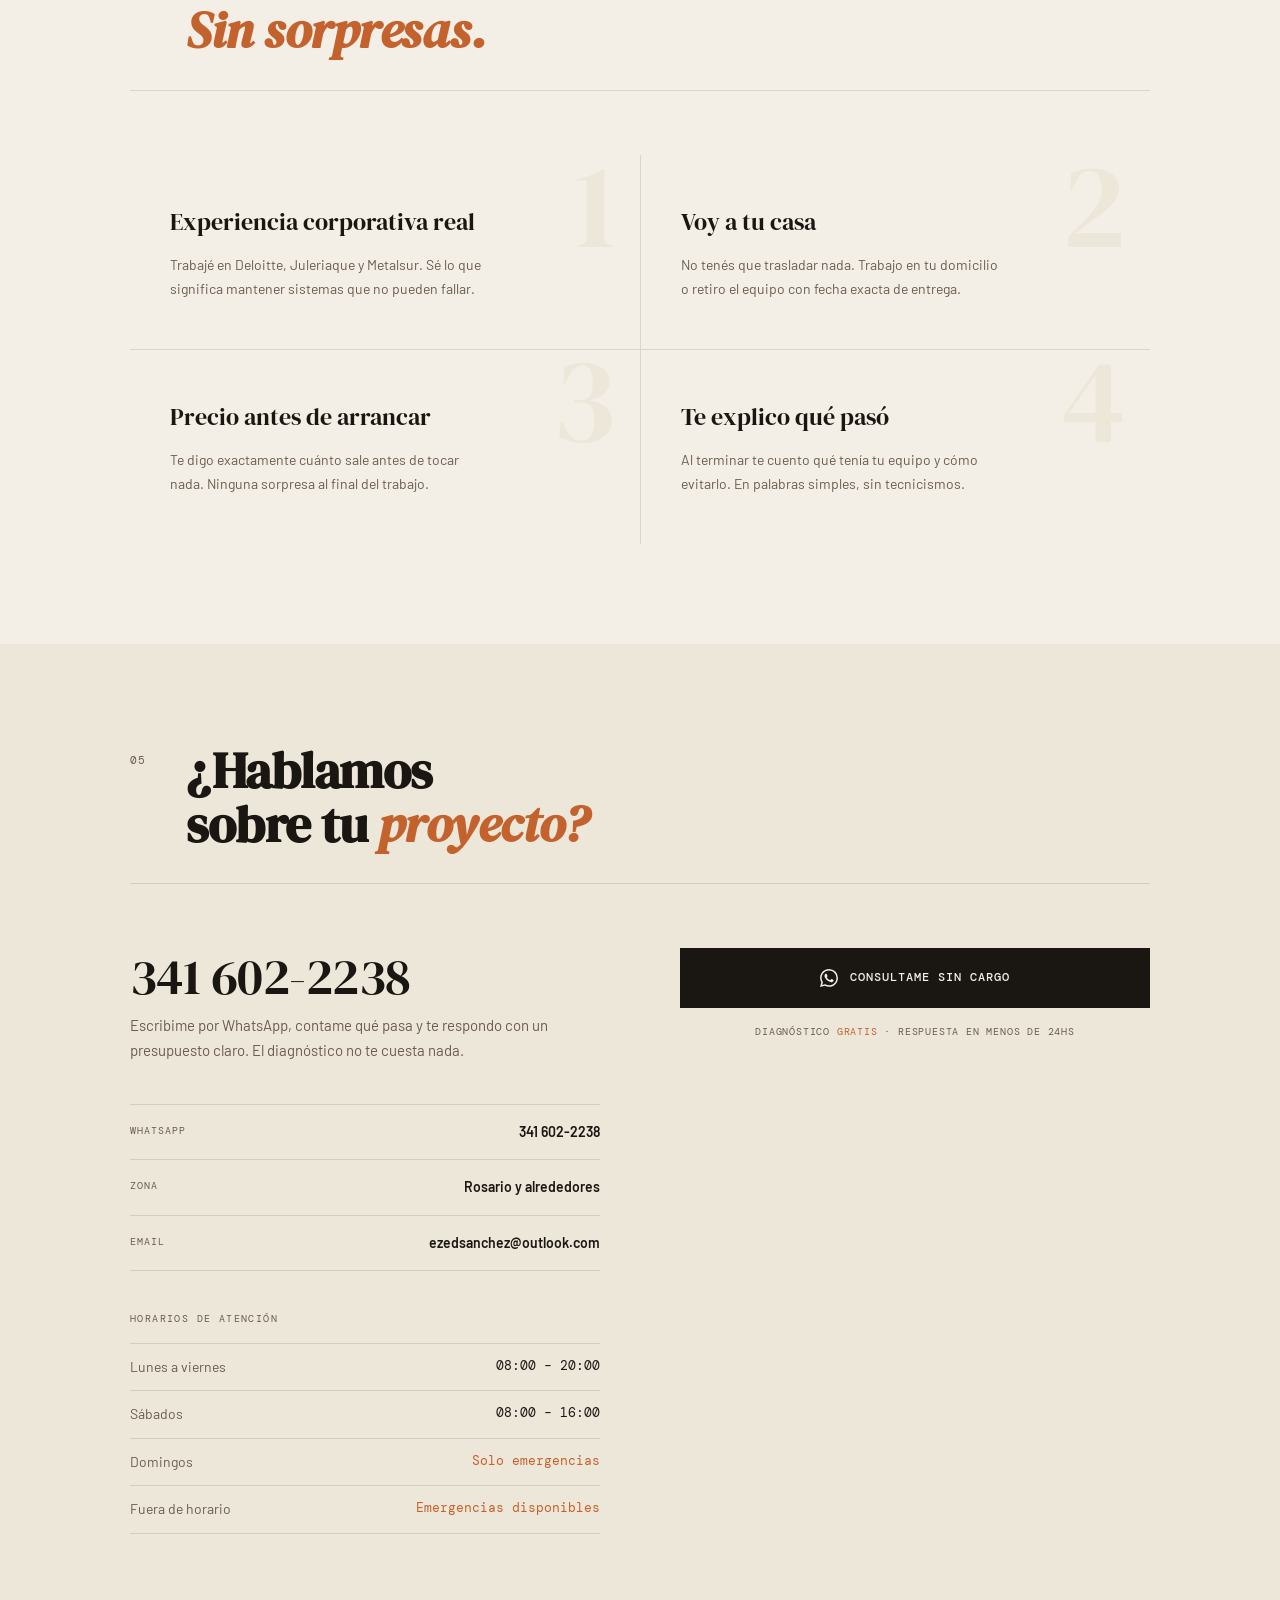
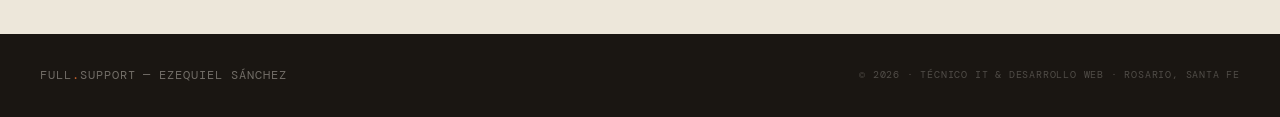
==== commit 1a50652d: "Revise HTML for IT services and web development Updated title and meta tags to reflect IT and web de" ====
--- a/index.html
+++ b/index.html
@@ -3,13 +3,119 @@
 <head>
 <meta charset="UTF-8">
 <meta name="viewport" content="width=device-width, initial-scale=1.0">
-<title>Full.Support | Técnico PC Rosario — Ezequiel Sánchez</title>
-<meta name="description" content="Técnico IT con +15 años de experiencia en Rosario. Ex Deloitte, Juleriaque y Metalsur. Formateo, virus, reparación de notebooks y PCs. A domicilio. Diagnóstico sin cargo.">
-<meta name="keywords" content="técnico PC Rosario, reparación computadora Rosario, formateo PC Rosario, técnico notebook Rosario, servicio técnico computadoras Rosario, eliminar virus computadora Rosario">
+<title>Full.Support | Técnico IT & Páginas Web Rosario — Ezequiel Sánchez</title>
+<meta name="description" content="Técnico IT con +15 años de experiencia en Rosario. Formateo, virus, reparación de PCs y desarrollo de páginas web institucionales. Ex Deloitte y Juleriaque. A domicilio. Diagnóstico sin cargo.">
+<meta name="keywords" content="técnico PC Rosario, reparación computadora Rosario, formateo PC Rosario, páginas web Rosario, diseño web Rosario, técnico notebook Rosario, servicio técnico computadoras Rosario, eliminar virus computadora Rosario, desarrollo web Rosario">
 <meta name="author" content="Ezequiel Sánchez">
 <link rel="preconnect" href="https://fonts.googleapis.com">
 <link rel="preconnect" href="https://fonts.gstatic.com" crossorigin>
 <link href="https://fonts.googleapis.com/css2?family=DM+Serif+Display:ital@0;1&family=DM+Mono:wght@300;400;500&family=Barlow:wght@400;500;600&display=swap" rel="stylesheet">
+<script type="application/ld+json">
+{
+  "@context": "https://schema.org",
+  "@graph": [
+    {
+      "@type": "LocalBusiness",
+      "@id": "https://geekybear.github.io/#business",
+      "name": "Full.Support",
+      "description": "Técnico IT con +15 años de experiencia en Rosario. Formateo, eliminación de virus, reparación de hardware y desarrollo de páginas web. A domicilio. Diagnóstico sin cargo.",
+      "url": "https://geekybear.github.io",
+      "telephone": "+5493416022238",
+      "email": "ezedsanchez@outlook.com",
+      "founder": {
+        "@type": "Person",
+        "name": "Ezequiel Sánchez"
+      },
+      "address": {
+        "@type": "PostalAddress",
+        "addressLocality": "Rosario",
+        "addressRegion": "Santa Fe",
+        "addressCountry": "AR"
+      },
+      "geo": {
+        "@type": "GeoCoordinates",
+        "latitude": -32.9442,
+        "longitude": -60.6505
+      },
+      "areaServed": {
+        "@type": "AdministrativeArea",
+        "name": "Rosario, Santa Fe, Argentina"
+      },
+      "openingHoursSpecification": [
+        {
+          "@type": "OpeningHoursSpecification",
+          "dayOfWeek": ["Monday","Tuesday","Wednesday","Thursday","Friday"],
+          "opens": "08:00",
+          "closes": "20:00"
+        },
+        {
+          "@type": "OpeningHoursSpecification",
+          "dayOfWeek": "Saturday",
+          "opens": "08:00",
+          "closes": "16:00"
+        }
+      ],
+      "hasOfferCatalog": {
+        "@type": "OfferCatalog",
+        "name": "Servicios IT y Desarrollo Web",
+        "itemListElement": [
+          {
+            "@type": "Offer",
+            "itemOffered": { "@type": "Service", "name": "Formateo completo", "description": "Reinstalación de Windows limpia, drivers y actualizaciones." },
+            "priceCurrency": "ARS", "price": "70000"
+          },
+          {
+            "@type": "Offer",
+            "itemOffered": { "@type": "Service", "name": "Formateo + programas", "description": "Formateo completo más Office, antivirus y programas." },
+            "priceCurrency": "ARS", "price": "90000"
+          },
+          {
+            "@type": "Offer",
+            "itemOffered": { "@type": "Service", "name": "Eliminación de virus", "description": "Limpieza profunda de malware, adware y spyware." },
+            "priceCurrency": "ARS", "price": "50000"
+          },
+          {
+            "@type": "Offer",
+            "itemOffered": { "@type": "Service", "name": "PC lenta / optimización", "description": "Limpieza, inicio rápido y optimización de RAM sin formatear." },
+            "priceCurrency": "ARS", "price": "40000"
+          },
+          {
+            "@type": "Offer",
+            "itemOffered": { "@type": "Service", "name": "Diagnóstico de PC", "description": "Revisión completa del equipo sin costo." },
+            "price": "0", "priceCurrency": "ARS"
+          },
+          {
+            "@type": "Offer",
+            "itemOffered": { "@type": "Service", "name": "Landing page", "description": "Página web efectiva, moderna y adaptada a celular." },
+            "priceCurrency": "ARS", "price": "300000"
+          },
+          {
+            "@type": "Offer",
+            "itemOffered": { "@type": "Service", "name": "Sitio web institucional", "description": "Hasta 6 secciones con formulario, mapa y diseño personalizado." },
+            "priceCurrency": "ARS", "price": "500000"
+          }
+        ]
+      },
+      "contactPoint": {
+        "@type": "ContactPoint",
+        "telephone": "+5493416022238",
+        "contactType": "customer service",
+        "availableLanguage": "Spanish",
+        "contactOption": "TollFree"
+      },
+      "sameAs": ["https://wa.me/5493416022238"],
+      "priceRange": "$$"
+    },
+    {
+      "@type": "WebSite",
+      "@id": "https://geekybear.github.io/#website",
+      "url": "https://geekybear.github.io",
+      "name": "Full.Support — Técnico IT & Desarrollo Web · Rosario",
+      "publisher": { "@id": "https://geekybear.github.io/#business" }
+    }
+  ]
+}
+</script>
 <style>
 :root {
   --cream: #F4EFE6;
@@ -726,9 +832,14 @@
   .container { padding: 0 20px; }
   section { padding: 72px 0; }
   .section-header { grid-template-columns: 1fr; gap: 8px; }
-  .servicios-table td { padding: 20px 8px; }
-  .td-name { font-size: 20px; width: auto; }
+  .servicios-table { display: block; }
+  .servicios-table tbody { display: block; }
+  .servicios-table tr { display: block; padding: 20px 0; }
+  .servicios-table td { display: block; padding: 2px 0; }
   .td-num { display: none; }
+  .td-name { font-size: 20px; padding-bottom: 6px; }
+  .td-desc { padding-bottom: 8px; }
+  .td-price { text-align: left; white-space: normal; }
   .tray-grid { grid-template-columns: 1fr; }
   .porque-grid { grid-template-columns: 1fr; }
   .contacto-grid { grid-template-columns: 1fr; gap: 48px; }
@@ -742,6 +853,7 @@
   <div class="nav-logo">Full<em>.</em>Support</div>
   <ul class="nav-links">
     <li><a href="#servicios">Servicios</a></li>
+    <li><a href="#web">Páginas web</a></li>
     <li><a href="#trayectoria">Trayectoria</a></li>
     <li><a href="#porque">¿Por qué yo?</a></li>
     <li><a href="#contacto">Contacto</a></li>
@@ -794,16 +906,20 @@
       <div class="marquee-item"><span>✦</span> Eliminación de virus</div>
       <div class="marquee-item"><span>✦</span> Reparación de hardware</div>
       <div class="marquee-item"><span>✦</span> PC lenta — optimización</div>
+      <div class="marquee-item"><span>✦</span> Páginas web institucionales</div>
       <div class="marquee-item"><span>✦</span> Instalación de programas</div>
       <div class="marquee-item"><span>✦</span> Diagnóstico sin cargo</div>
       <div class="marquee-item"><span>✦</span> A domicilio en Rosario</div>
+      <div class="marquee-item"><span>✦</span> Desarrollo web a medida</div>
       <div class="marquee-item"><span>✦</span> Formateo completo</div>
       <div class="marquee-item"><span>✦</span> Eliminación de virus</div>
       <div class="marquee-item"><span>✦</span> Reparación de hardware</div>
       <div class="marquee-item"><span>✦</span> PC lenta — optimización</div>
+      <div class="marquee-item"><span>✦</span> Páginas web institucionales</div>
       <div class="marquee-item"><span>✦</span> Instalación de programas</div>
       <div class="marquee-item"><span>✦</span> Diagnóstico sin cargo</div>
       <div class="marquee-item"><span>✦</span> A domicilio en Rosario</div>
+      <div class="marquee-item"><span>✦</span> Desarrollo web a medida</div>
     </div>
   </div>
 </div>
@@ -876,11 +992,61 @@
   </div>
 </section>
 
+<!-- WEB -->
+<section id="web" style="background: var(--cream);">
+  <div class="container">
+    <div class="section-header">
+      <div class="section-num">02</div>
+      <h2 class="section-title">¿Necesitás una<br><em>página web?</em></h2>
+    </div>
+
+    <table class="servicios-table">
+      <tbody>
+        <tr>
+          <td class="td-num">01</td>
+          <td class="td-name">Landing<br>page</td>
+          <td class="td-desc">Una página efectiva con tu info, servicios y contacto. Diseño moderno, adaptada a celular. Ideal para emprendedores y pequeños negocios.</td>
+          <td class="td-price">$300.000 — $500.000</td>
+        </tr>
+        <tr>
+          <td class="td-num">02</td>
+          <td class="td-name">Sitio<br>institucional</td>
+          <td class="td-desc">Hasta 6 secciones: inicio, servicios, quiénes somos, galería, testimonios y contacto. Formulario, mapa y diseño según tu identidad.</td>
+          <td class="td-price">$500.000 — $900.000</td>
+        </tr>
+        <tr>
+          <td class="td-num">03</td>
+          <td class="td-name">Desarrollo<br>a medida</td>
+          <td class="td-desc">Reservas online, catálogo de productos, panel de administración, integraciones con sistemas existentes. Presupuesto según requerimientos.</td>
+          <td class="td-price">Presupuesto según proyecto</td>
+        </tr>
+        <tr>
+          <td class="td-num">04</td>
+          <td class="td-name">Mantenimiento<br>& soporte</td>
+          <td class="td-desc">Actualización de contenido, cambios de precios o textos, corrección de errores. Para que tu sitio esté siempre al día.</td>
+          <td class="td-price">$80.000 / mes</td>
+        </tr>
+      </tbody>
+    </table>
+
+    <div class="emergencia-banner">
+      <div class="emergencia-left">
+        <div class="emergencia-eyebrow">En todos los planes</div>
+        <div class="emergencia-title">Diseño + publicación + soporte inicial</div>
+        <div class="emergencia-desc">Primera consulta sin cargo. Te cuento cómo sería el proyecto, cuánto tarda y cuánto sale — sin compromiso. Tu negocio online, sin complicaciones técnicas.</div>
+      </div>
+      <a href="https://wa.me/5493416022238?text=Hola%20Ezequiel%2C%20me%20interesa%20una%20p%C3%A1gina%20web" target="_blank" rel="noopener" class="emergencia-btn">
+        Hablemos →
+      </a>
+    </div>
+  </div>
+</section>
+
 <!-- TRAYECTORIA -->
 <section id="trayectoria">
   <div class="container">
     <div class="section-header">
-      <div class="section-num" style="color:rgba(244,239,230,0.25)">02</div>
+      <div class="section-num" style="color:rgba(244,239,230,0.25)">03</div>
       <h2 class="section-title">No soy un técnico<br>de <em style="color:var(--orange)">fin de semana.</em></h2>
     </div>
 
@@ -921,7 +1087,7 @@
 <section id="porque">
   <div class="container">
     <div class="section-header">
-      <div class="section-num">03</div>
+      <div class="section-num">04</div>
       <h2 class="section-title">Sin vueltas.<br><em>Sin sorpresas.</em></h2>
     </div>
 
@@ -950,8 +1116,8 @@
 <section id="contacto">
   <div class="container">
     <div class="section-header">
-      <div class="section-num">04</div>
-      <h2 class="section-title">¿Hablamos<br>sobre tu <em>PC?</em></h2>
+      <div class="section-num">05</div>
+      <h2 class="section-title">¿Hablamos<br>sobre tu <em>proyecto?</em></h2>
     </div>
 
     <div class="contacto-grid">
@@ -1009,7 +1175,7 @@
 <!-- FOOTER -->
 <footer>
   <div class="footer-logo">Full<em>.</em>Support — Ezequiel Sánchez</div>
-  <div class="footer-copy">© 2026 · Técnico IT · Rosario, Santa Fe</div>
+  <div class="footer-copy">© 2026 · Técnico IT & Desarrollo Web · Rosario, Santa Fe</div>
 </footer>
 
 <!-- FLOATING WA -->
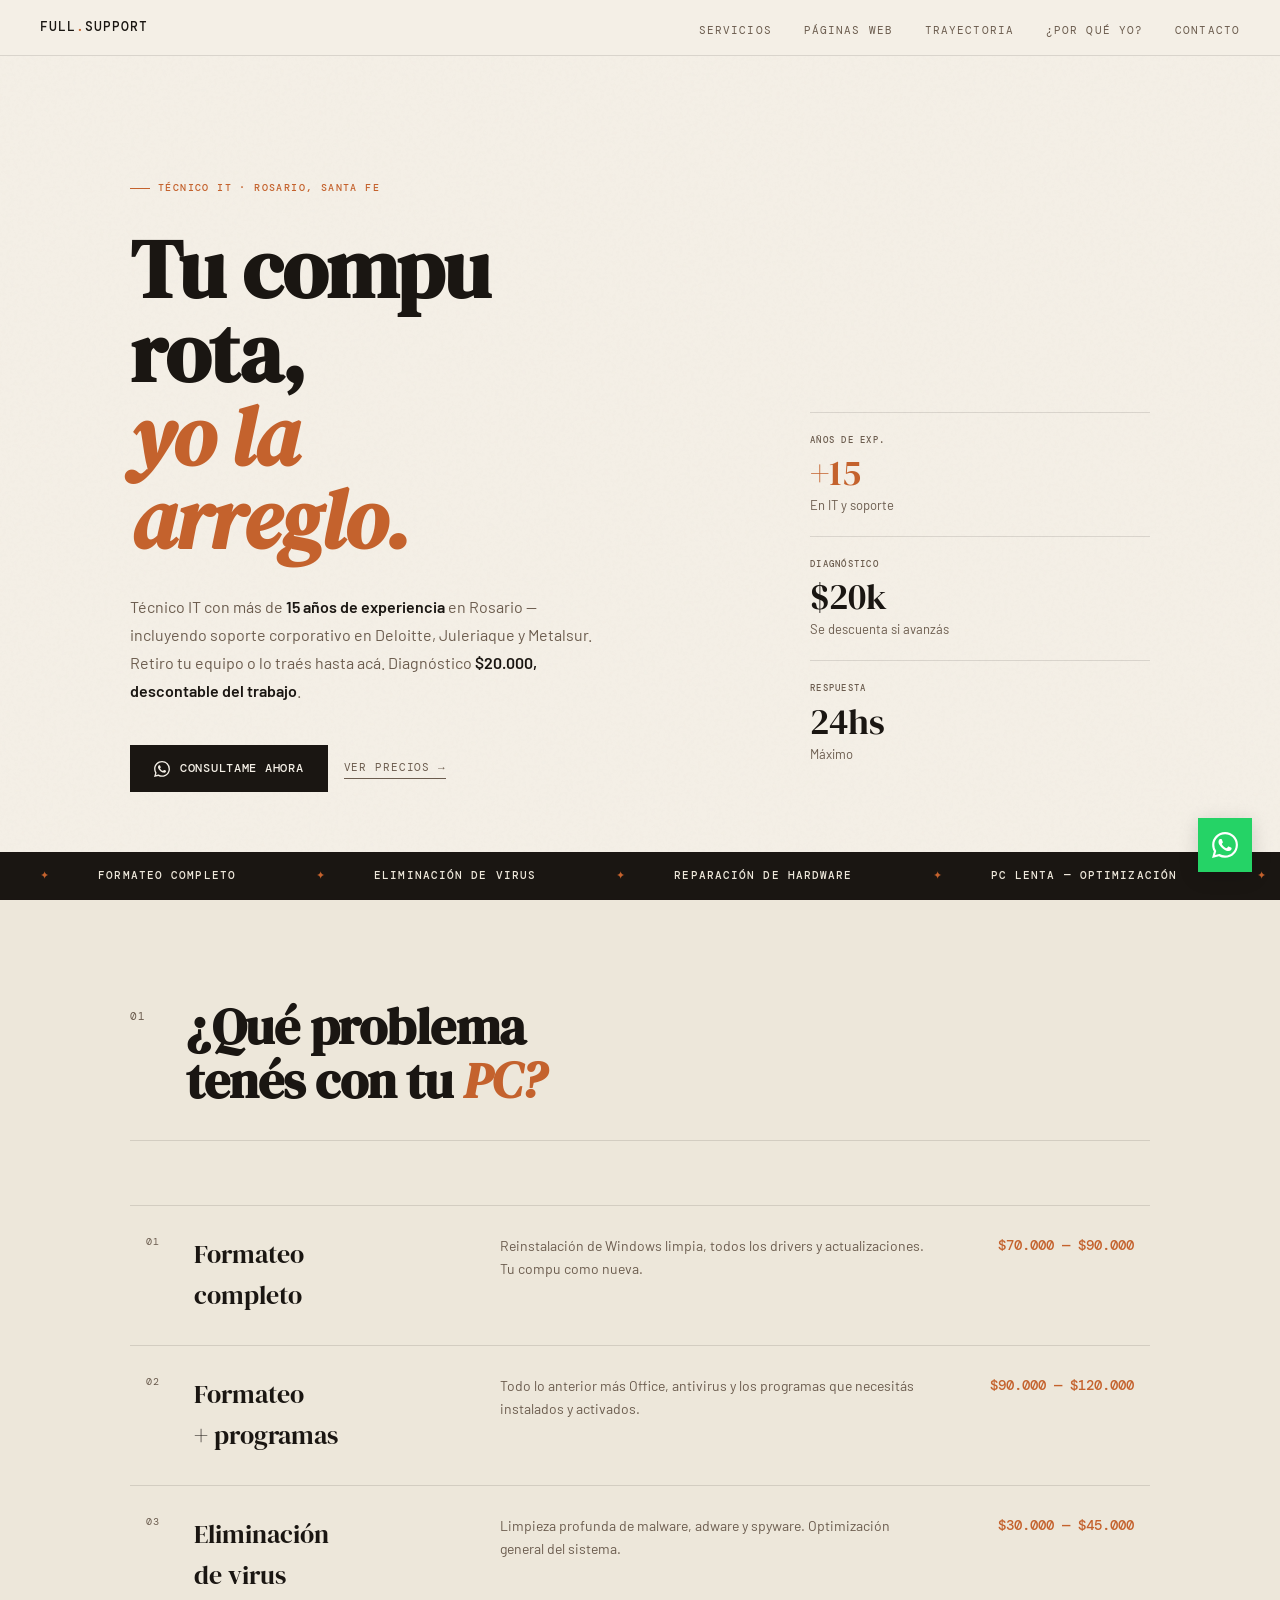
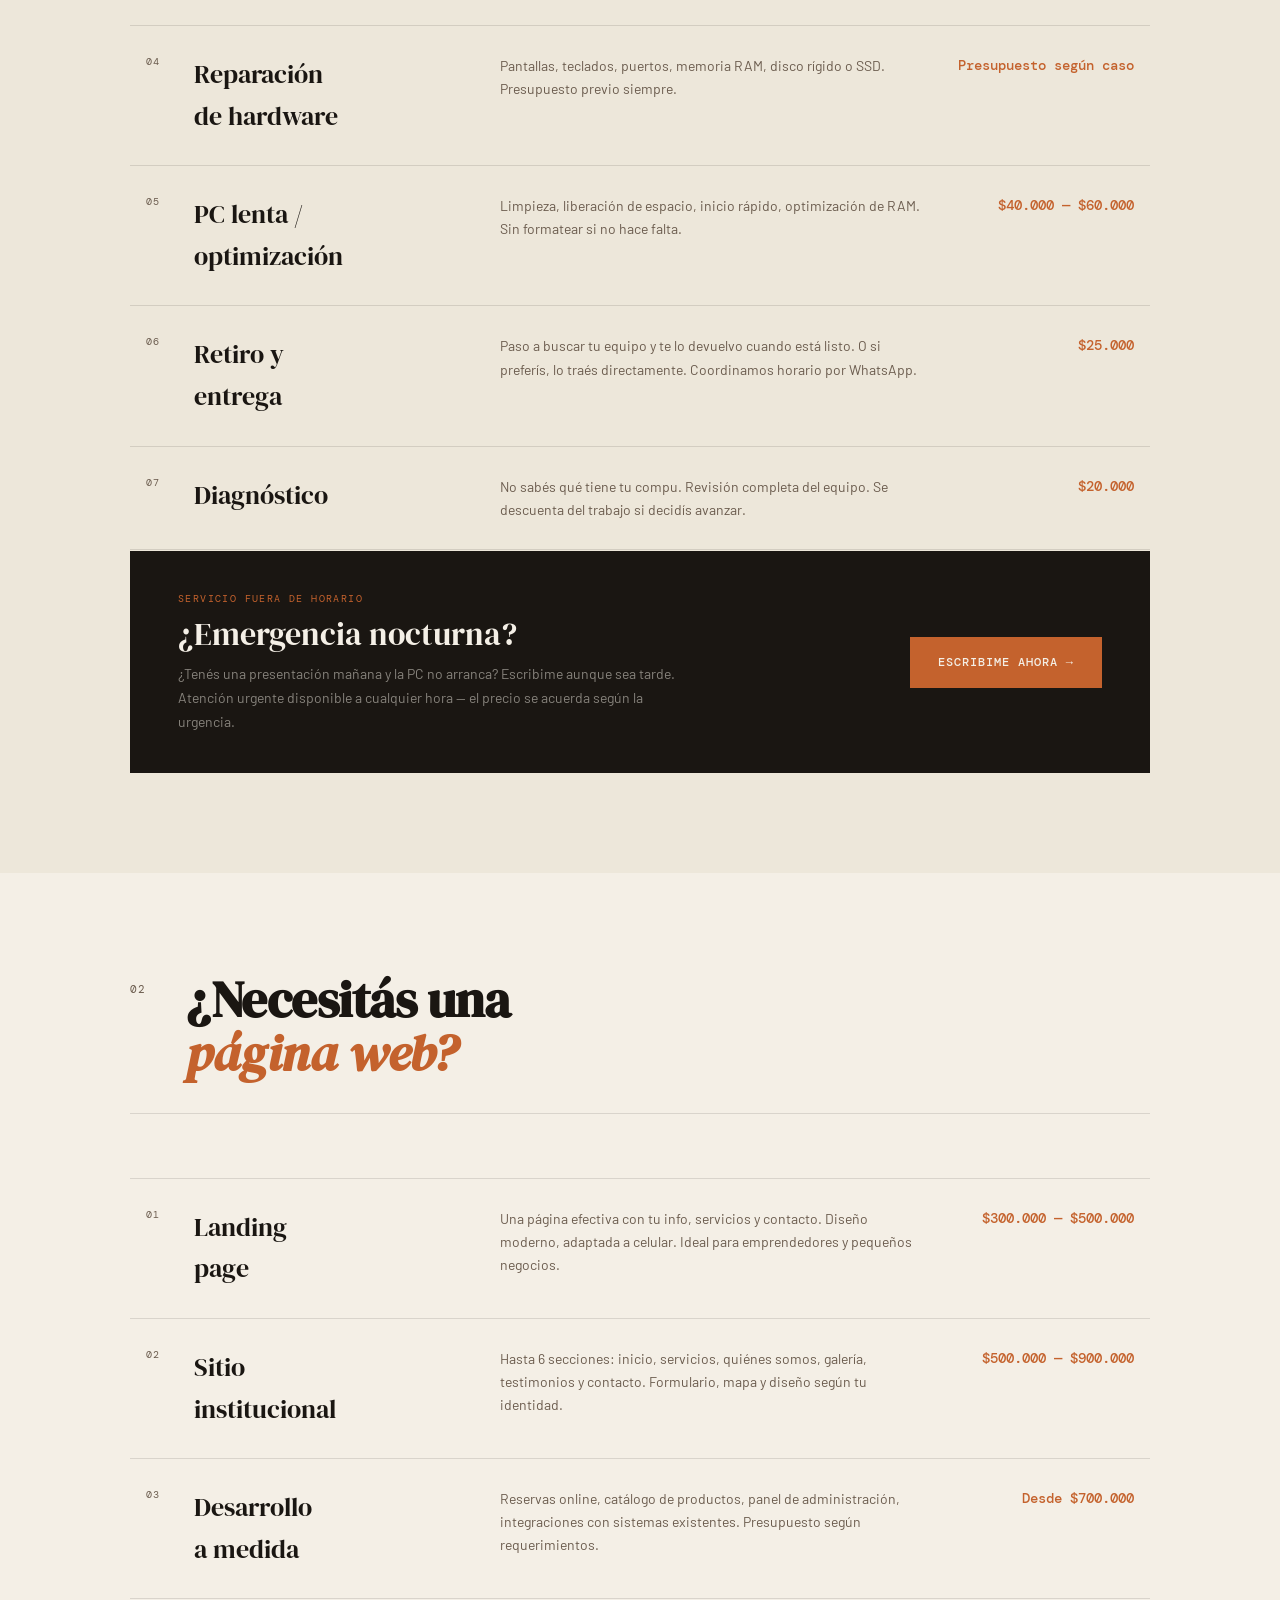
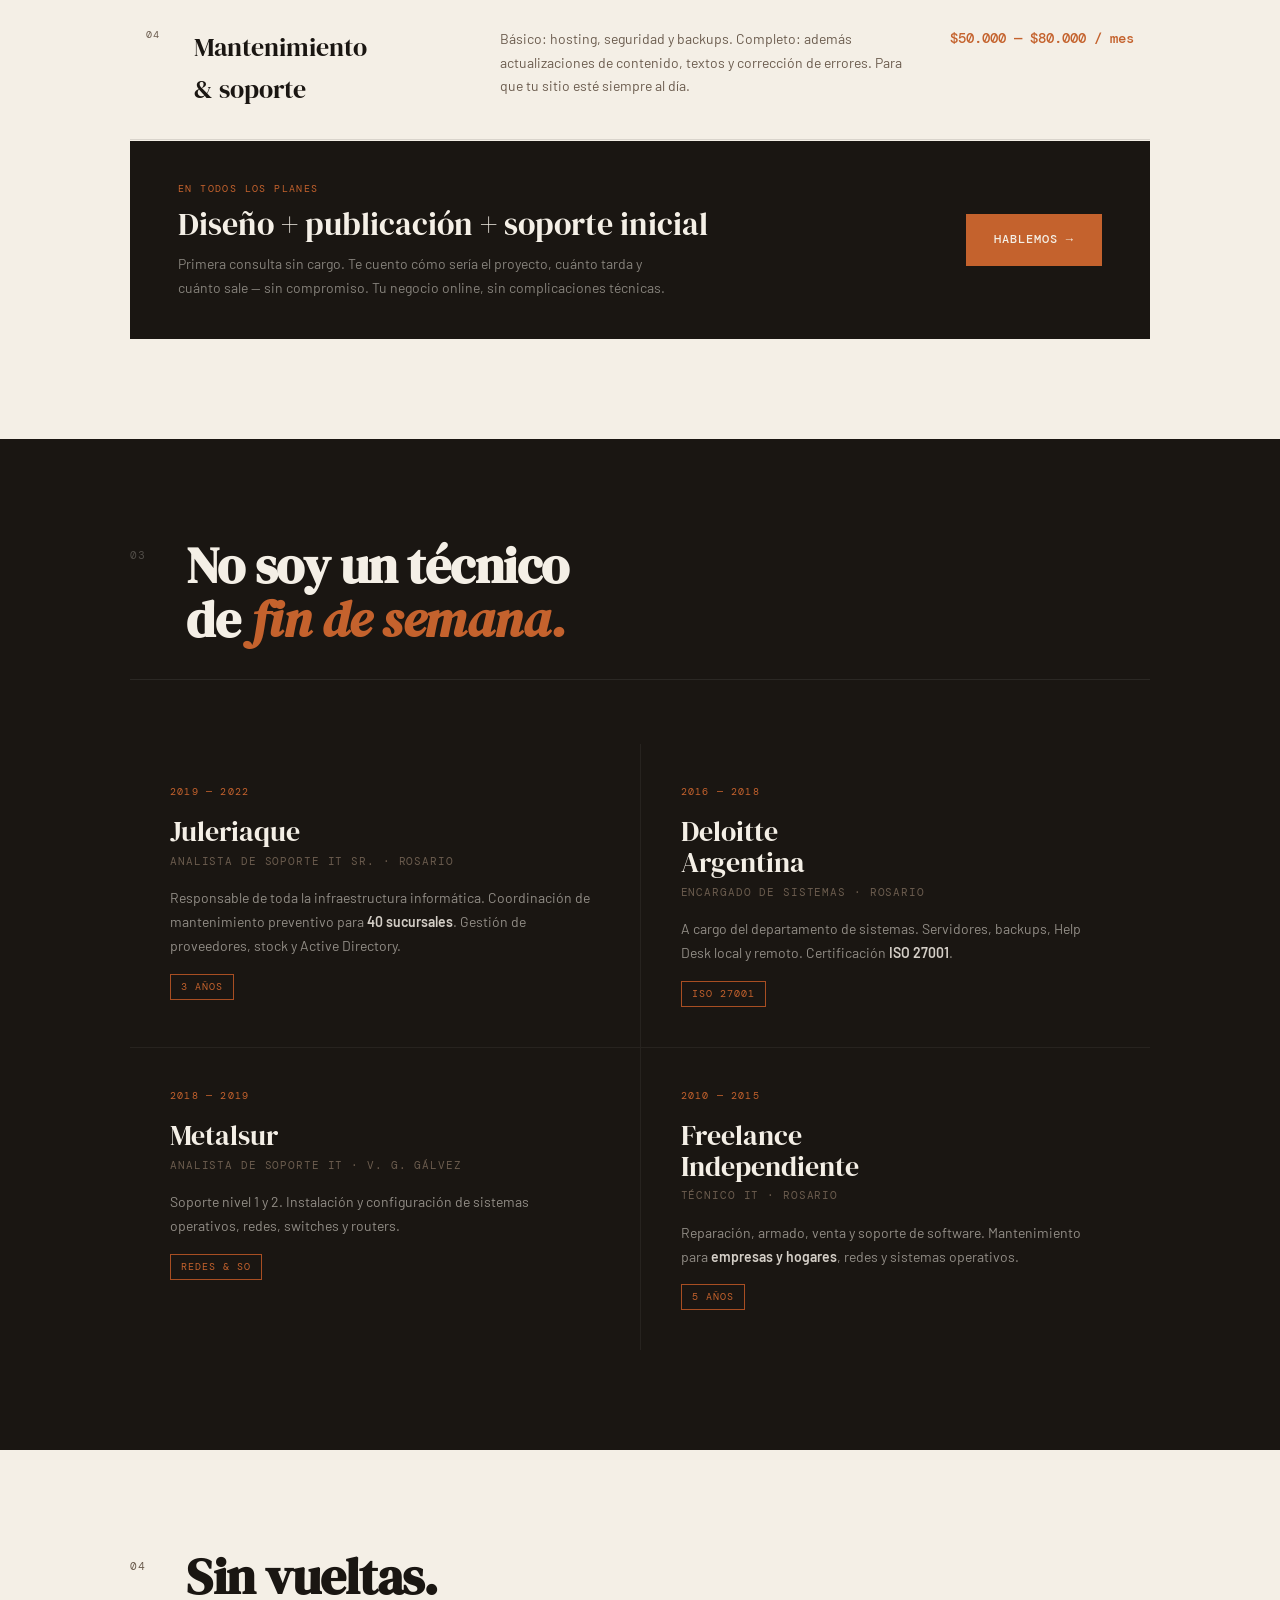
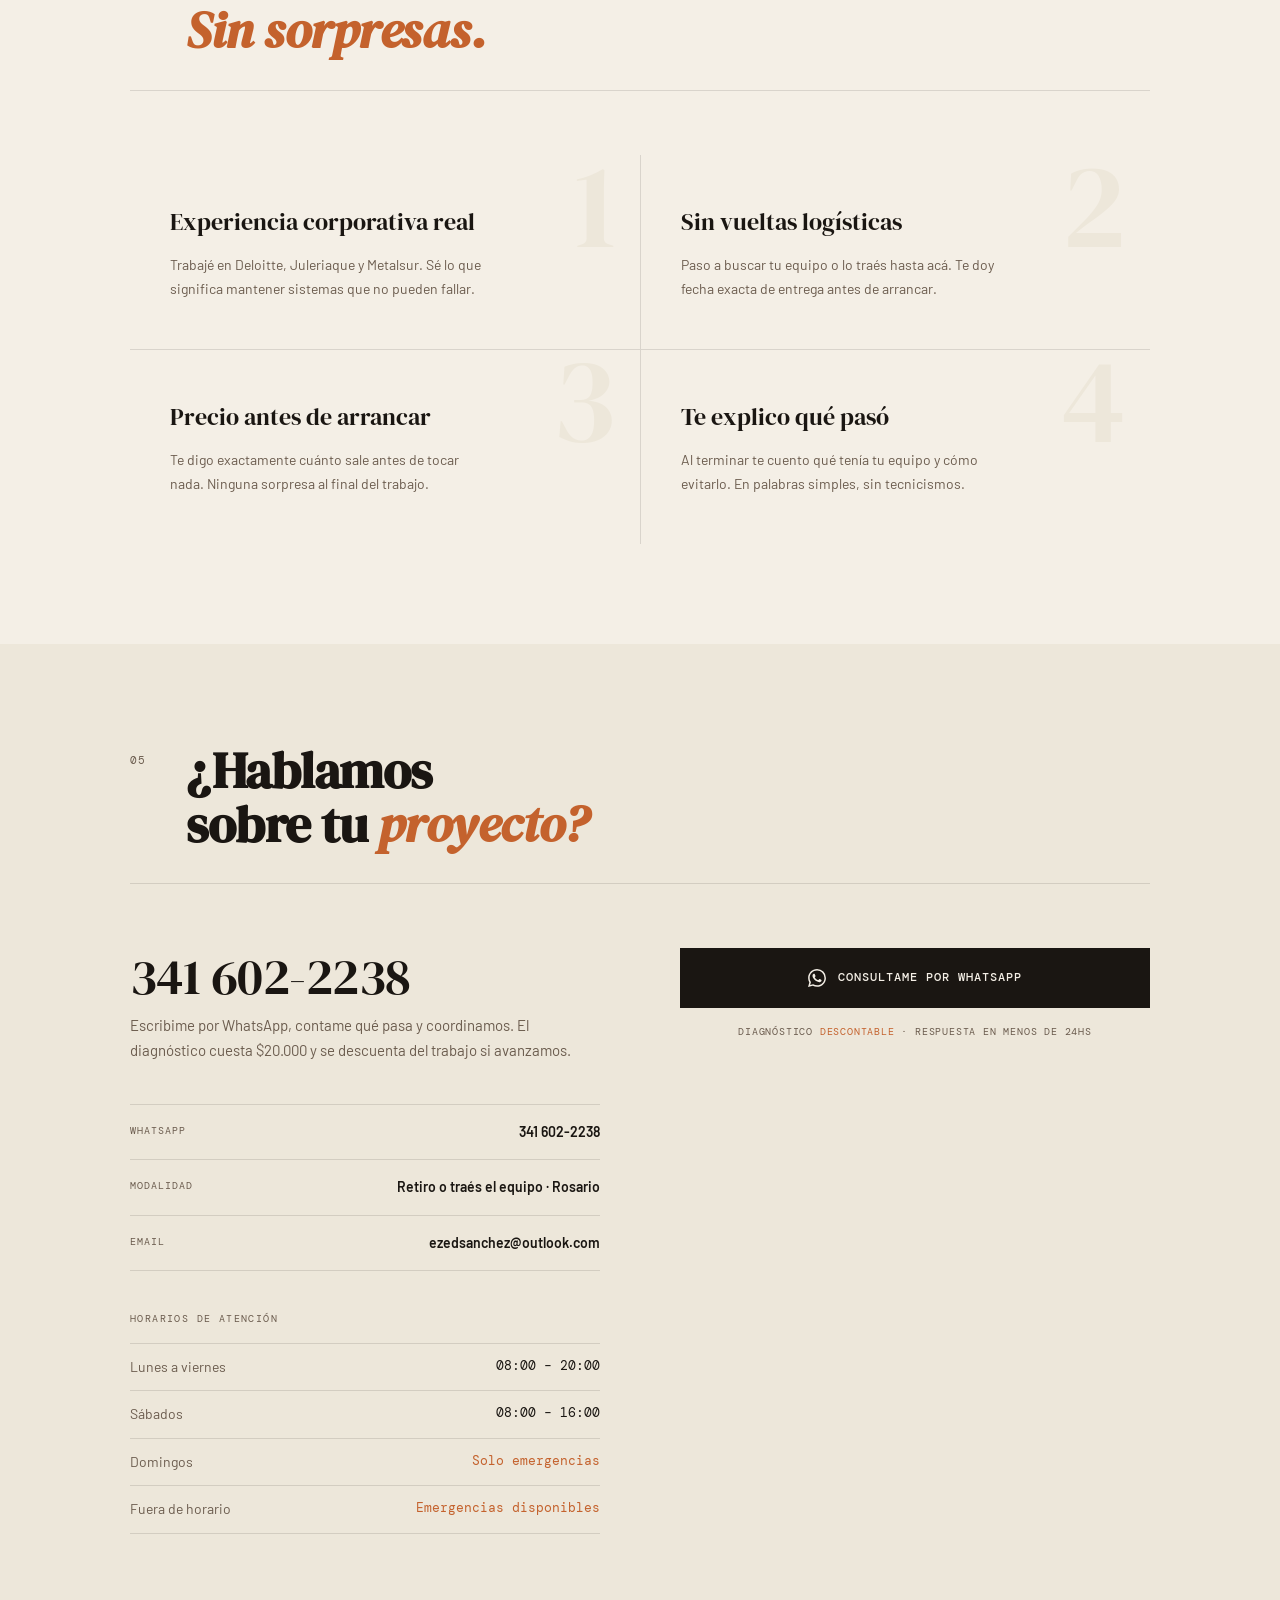
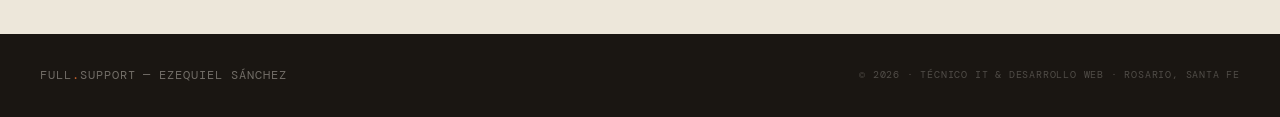
==== commit 46fc0db4: "Add files via upload" ====
--- a/index.html
+++ b/index.html
@@ -18,7 +18,7 @@
       "@type": "LocalBusiness",
       "@id": "https://geekybear.github.io/#business",
       "name": "Full.Support",
-      "description": "Técnico IT con +15 años de experiencia en Rosario. Formateo, eliminación de virus, reparación de hardware y desarrollo de páginas web. A domicilio. Diagnóstico sin cargo.",
+      "description": "Técnico IT con +15 años de experiencia en Rosario. Formateo, eliminación de virus, reparación de hardware y desarrollo de páginas web. Retiro a domicilio o recibo el equipo. Diagnóstico $20.000 descontable.",
       "url": "https://geekybear.github.io",
       "telephone": "+5493416022238",
       "email": "ezedsanchez@outlook.com",
@@ -72,7 +72,7 @@
           {
             "@type": "Offer",
             "itemOffered": { "@type": "Service", "name": "Eliminación de virus", "description": "Limpieza profunda de malware, adware y spyware." },
-            "priceCurrency": "ARS", "price": "50000"
+            "priceCurrency": "ARS", "price": "30000"
           },
           {
             "@type": "Offer",
@@ -81,8 +81,8 @@
           },
           {
             "@type": "Offer",
-            "itemOffered": { "@type": "Service", "name": "Diagnóstico de PC", "description": "Revisión completa del equipo sin costo." },
-            "price": "0", "priceCurrency": "ARS"
+            "itemOffered": { "@type": "Service", "name": "Diagnóstico de PC", "description": "Revisión completa del equipo. Se descuenta del trabajo si decidís avanzar." },
+            "price": "20000", "priceCurrency": "ARS"
           },
           {
             "@type": "Offer",
@@ -869,8 +869,8 @@
       <p class="hero-sub">
         Técnico IT con más de <strong>15 años de experiencia</strong> en Rosario —
         incluyendo soporte corporativo en Deloitte, Juleriaque y Metalsur.
-        Retiro tu equipo o <strong>voy a domicilio</strong>.
-        Diagnóstico <strong>sin cargo</strong>.
+        Retiro tu equipo o lo traés hasta acá.
+        Diagnóstico <strong>$20.000, descontable del trabajo</strong>.
       </p>
       <div class="hero-ctas">
         <a href="https://wa.me/5493416022238?text=Hola%20Ezequiel%2C%20necesito%20ayuda%20con%20mi%20PC" target="_blank" rel="noopener" class="btn-primary">
@@ -888,8 +888,8 @@
       </div>
       <div class="sidebar-block">
         <div class="sidebar-label">Diagnóstico</div>
-        <div class="sidebar-value">$0</div>
-        <div class="sidebar-sub">Sin cargo siempre</div>
+        <div class="sidebar-value">$20k</div>
+        <div class="sidebar-sub">Se descuenta si avanzás</div>
       </div>
       <div class="sidebar-block">
         <div class="sidebar-label">Respuesta</div>
@@ -909,7 +909,7 @@
       <div class="marquee-item"><span>✦</span> Páginas web institucionales</div>
       <div class="marquee-item"><span>✦</span> Instalación de programas</div>
       <div class="marquee-item"><span>✦</span> Diagnóstico sin cargo</div>
-      <div class="marquee-item"><span>✦</span> A domicilio en Rosario</div>
+      <div class="marquee-item"><span>✦</span> Retiro y entrega en Rosario</div>
       <div class="marquee-item"><span>✦</span> Desarrollo web a medida</div>
       <div class="marquee-item"><span>✦</span> Formateo completo</div>
       <div class="marquee-item"><span>✦</span> Eliminación de virus</div>
@@ -917,8 +917,8 @@
       <div class="marquee-item"><span>✦</span> PC lenta — optimización</div>
       <div class="marquee-item"><span>✦</span> Páginas web institucionales</div>
       <div class="marquee-item"><span>✦</span> Instalación de programas</div>
-      <div class="marquee-item"><span>✦</span> Diagnóstico sin cargo</div>
-      <div class="marquee-item"><span>✦</span> A domicilio en Rosario</div>
+      <div class="marquee-item"><span>✦</span> Diagnóstico descontable</div>
+      <div class="marquee-item"><span>✦</span> Retiro y entrega en Rosario</div>
       <div class="marquee-item"><span>✦</span> Desarrollo web a medida</div>
     </div>
   </div>
@@ -950,7 +950,7 @@
           <td class="td-num">03</td>
           <td class="td-name">Eliminación<br>de virus</td>
           <td class="td-desc">Limpieza profunda de malware, adware y spyware. Optimización general del sistema.</td>
-          <td class="td-price">$50.000 — $70.000</td>
+          <td class="td-price">$30.000 — $45.000</td>
         </tr>
         <tr>
           <td class="td-num">04</td>
@@ -966,15 +966,15 @@
         </tr>
         <tr>
           <td class="td-num">06</td>
-          <td class="td-name">Visita a<br>domicilio</td>
-          <td class="td-desc">Voy a tu casa en Rosario. El costo se descuenta del trabajo si avanzamos. Preferentemente recibo equipos en casa, pero me muevo si lo necesitás.</td>
-          <td class="td-price">$20.000</td>
+          <td class="td-name">Retiro y<br>entrega</td>
+          <td class="td-desc">Paso a buscar tu equipo y te lo devuelvo cuando está listo. O si preferís, lo traés directamente. Coordinamos horario por WhatsApp.</td>
+          <td class="td-price">$25.000</td>
         </tr>
         <tr>
           <td class="td-num">07</td>
           <td class="td-name">Diagnóstico</td>
-          <td class="td-desc">No sabés qué tiene tu compu. Revisión completa sin costo. Solo pagás si decidís avanzar.</td>
-          <td class="td-price free">Sin cargo</td>
+          <td class="td-desc">No sabés qué tiene tu compu. Revisión completa del equipo. Se descuenta del trabajo si decidís avanzar.</td>
+          <td class="td-price">$20.000</td>
         </tr>
       </tbody>
     </table>
@@ -1018,13 +1018,13 @@
           <td class="td-num">03</td>
           <td class="td-name">Desarrollo<br>a medida</td>
           <td class="td-desc">Reservas online, catálogo de productos, panel de administración, integraciones con sistemas existentes. Presupuesto según requerimientos.</td>
-          <td class="td-price">Presupuesto según proyecto</td>
+          <td class="td-price">Desde $700.000</td>
         </tr>
         <tr>
           <td class="td-num">04</td>
           <td class="td-name">Mantenimiento<br>& soporte</td>
-          <td class="td-desc">Actualización de contenido, cambios de precios o textos, corrección de errores. Para que tu sitio esté siempre al día.</td>
-          <td class="td-price">$80.000 / mes</td>
+          <td class="td-desc">Básico: hosting, seguridad y backups. Completo: además actualizaciones de contenido, textos y corrección de errores. Para que tu sitio esté siempre al día.</td>
+          <td class="td-price">$50.000 — $80.000 / mes</td>
         </tr>
       </tbody>
     </table>
@@ -1097,8 +1097,8 @@
         <div class="porque-desc">Trabajé en Deloitte, Juleriaque y Metalsur. Sé lo que significa mantener sistemas que no pueden fallar.</div>
       </div>
       <div class="porque-cell" data-num="2">
-        <div class="porque-title">Voy a tu casa</div>
-        <div class="porque-desc">No tenés que trasladar nada. Trabajo en tu domicilio o retiro el equipo con fecha exacta de entrega.</div>
+        <div class="porque-title">Sin vueltas logísticas</div>
+        <div class="porque-desc">Paso a buscar tu equipo o lo traés hasta acá. Te doy fecha exacta de entrega antes de arrancar.</div>
       </div>
       <div class="porque-cell" data-num="3">
         <div class="porque-title">Precio antes de arrancar</div>
@@ -1123,7 +1123,7 @@
     <div class="contacto-grid">
       <div class="contacto-info">
         <div class="big-tel">341 602-2238</div>
-        <p>Escribime por WhatsApp, contame qué pasa y te respondo con un presupuesto claro. El diagnóstico no te cuesta nada.</p>
+        <p>Escribime por WhatsApp, contame qué pasa y coordinamos. El diagnóstico cuesta $20.000 y se descuenta del trabajo si avanzamos.</p>
 
         <div class="contacto-data">
           <div class="contacto-row">
@@ -1131,8 +1131,8 @@
             <span class="val">341 602-2238</span>
           </div>
           <div class="contacto-row">
-            <span class="lbl">Zona</span>
-            <span class="val">Rosario y alrededores</span>
+            <span class="lbl">Modalidad</span>
+            <span class="val">Retiro o traés el equipo · Rosario</span>
           </div>
           <div class="contacto-row">
             <span class="lbl">Email</span>
@@ -1164,9 +1164,9 @@
       <div class="contacto-cta">
         <a href="https://wa.me/5493416022238?text=Hola%20Ezequiel%2C%20necesito%20ayuda%20con%20mi%20PC" target="_blank" rel="noopener" class="wa-btn">
           <svg width="18" height="18" viewBox="0 0 24 24" fill="currentColor"><path d="M17.472 14.382c-.297-.149-1.758-.867-2.03-.967-.273-.099-.471-.148-.67.15-.197.297-.767.966-.94 1.164-.173.199-.347.223-.644.075-.297-.15-1.255-.463-2.39-1.475-.883-.788-1.48-1.761-1.653-2.059-.173-.297-.018-.458.13-.606.134-.133.298-.347.446-.52.149-.174.198-.298.298-.497.099-.198.05-.371-.025-.52-.075-.149-.669-1.612-.916-2.207-.242-.579-.487-.5-.669-.51-.173-.008-.371-.01-.57-.01-.198 0-.52.074-.792.372-.272.297-1.04 1.016-1.04 2.479 0 1.462 1.065 2.875 1.213 3.074.149.198 2.096 3.2 5.077 4.487.709.306 1.262.489 1.694.625.712.227 1.36.195 1.871.118.571-.085 1.758-.719 2.006-1.413.248-.694.248-1.289.173-1.413-.074-.124-.272-.198-.57-.347m-5.421 7.403h-.004a9.87 9.87 0 01-5.031-1.378l-.361-.214-3.741.982.998-3.648-.235-.374a9.86 9.86 0 01-1.51-5.26c.001-5.45 4.436-9.884 9.888-9.884 2.64 0 5.122 1.03 6.988 2.898a9.825 9.825 0 012.893 6.994c-.003 5.45-4.437 9.884-9.885 9.884m8.413-18.297A11.815 11.815 0 0012.05 0C5.495 0 .16 5.335.157 11.892c0 2.096.547 4.142 1.588 5.945L.057 24l6.305-1.654a11.882 11.882 0 005.683 1.448h.005c6.554 0 11.89-5.335 11.893-11.893a11.821 11.821 0 00-3.48-8.413z"/></svg>
-          Consultame sin cargo
+          Consultame por WhatsApp
         </a>
-        <div class="wa-note">Diagnóstico <em>gratis</em> · Respuesta en menos de 24hs</div>
+        <div class="wa-note">Diagnóstico <em>descontable</em> · Respuesta en menos de 24hs</div>
       </div>
     </div>
   </div>
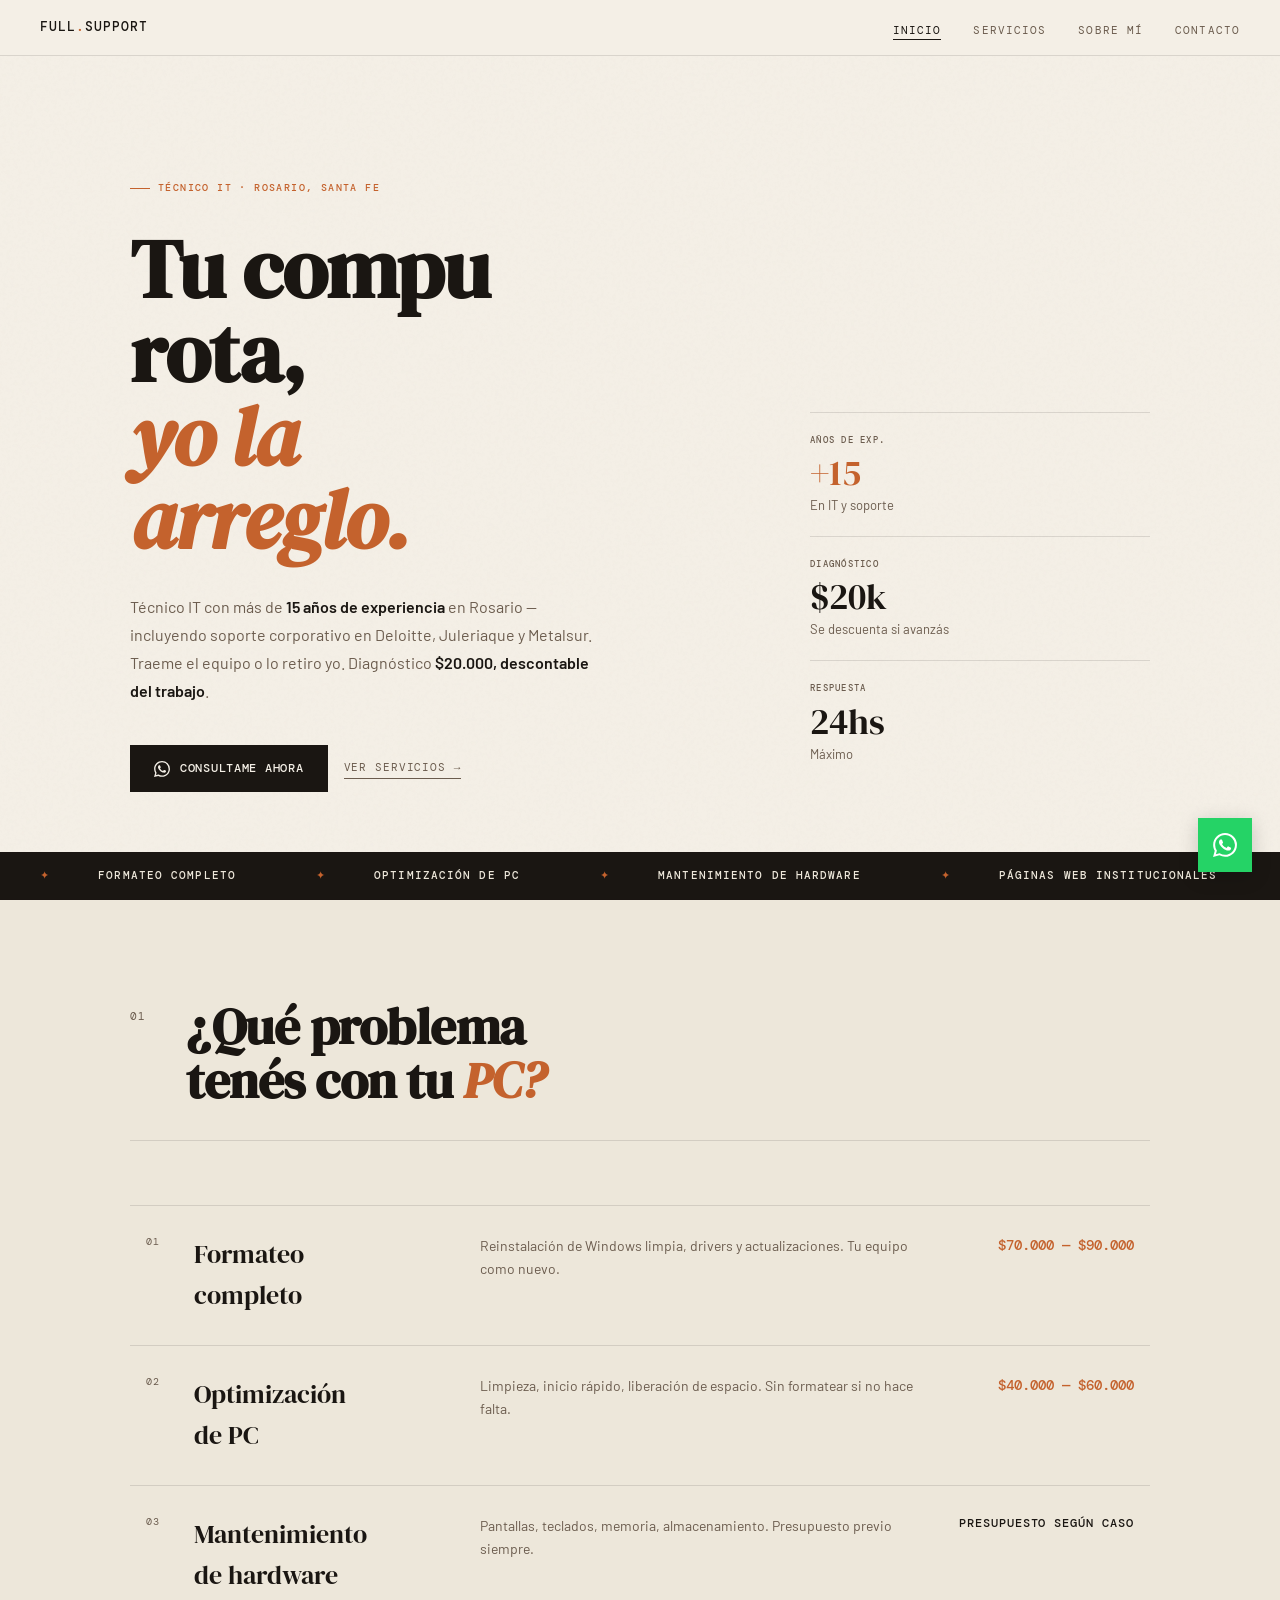
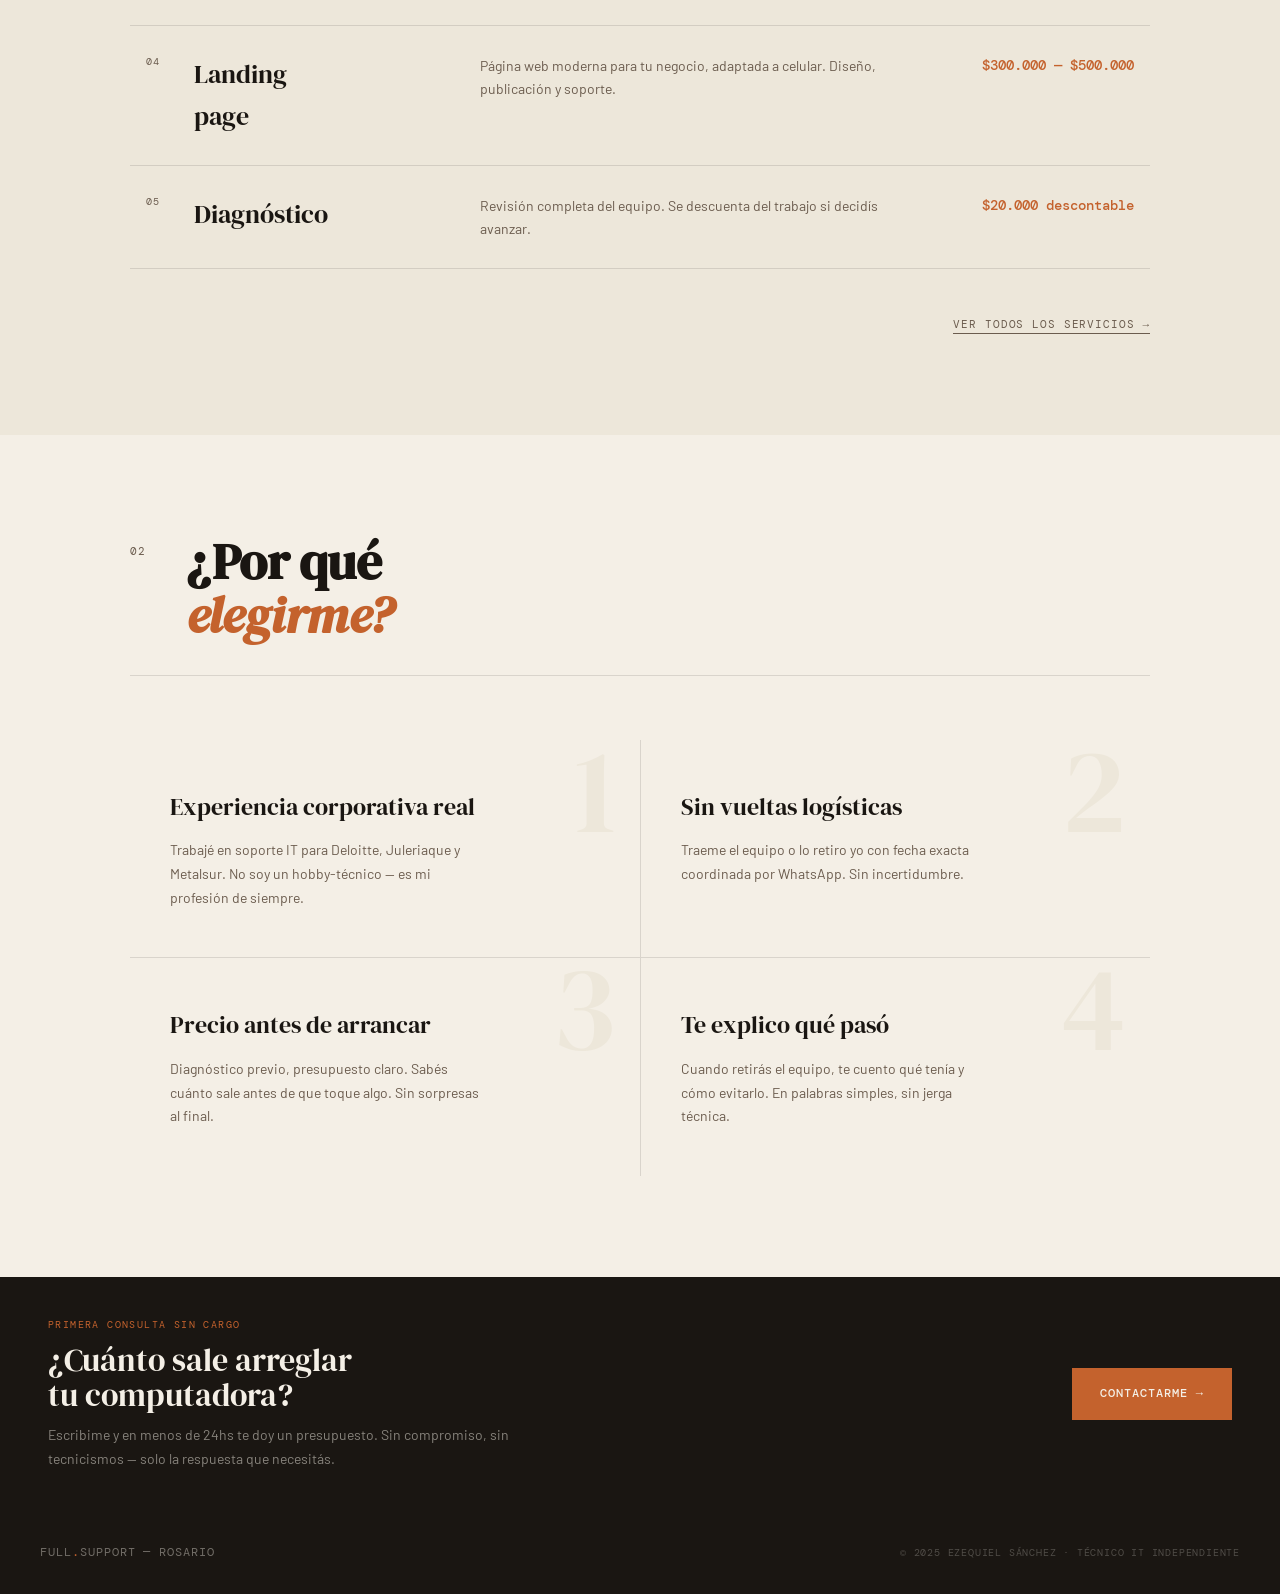
==== commit 3cbcbaa0: "Add files via upload" ====
--- a/index.html
+++ b/index.html
@@ -1,1187 +1,256 @@
 <!DOCTYPE html>
 <html lang="es">
 <head>
-<meta charset="UTF-8">
-<meta name="viewport" content="width=device-width, initial-scale=1.0">
-<title>Full.Support | Técnico IT & Páginas Web Rosario — Ezequiel Sánchez</title>
-<meta name="description" content="Técnico IT con +15 años de experiencia en Rosario. Formateo, virus, reparación de PCs y desarrollo de páginas web institucionales. Ex Deloitte y Juleriaque. A domicilio. Diagnóstico sin cargo.">
-<meta name="keywords" content="técnico PC Rosario, reparación computadora Rosario, formateo PC Rosario, páginas web Rosario, diseño web Rosario, técnico notebook Rosario, servicio técnico computadoras Rosario, eliminar virus computadora Rosario, desarrollo web Rosario">
-<meta name="author" content="Ezequiel Sánchez">
-<link rel="preconnect" href="https://fonts.googleapis.com">
-<link rel="preconnect" href="https://fonts.gstatic.com" crossorigin>
-<link href="https://fonts.googleapis.com/css2?family=DM+Serif+Display:ital@0;1&family=DM+Mono:wght@300;400;500&family=Barlow:wght@400;500;600&display=swap" rel="stylesheet">
-<script type="application/ld+json">
-{
-  "@context": "https://schema.org",
-  "@graph": [
-    {
-      "@type": "LocalBusiness",
-      "@id": "https://geekybear.github.io/#business",
-      "name": "Full.Support",
-      "description": "Técnico IT con +15 años de experiencia en Rosario. Formateo, eliminación de virus, reparación de hardware y desarrollo de páginas web. Retiro a domicilio o recibo el equipo. Diagnóstico $20.000 descontable.",
-      "url": "https://geekybear.github.io",
-      "telephone": "+5493416022238",
-      "email": "ezedsanchez@outlook.com",
-      "founder": {
-        "@type": "Person",
-        "name": "Ezequiel Sánchez"
+  <!-- Google tag (gtag.js) -->
+  <script async src="https://www.googletagmanager.com/gtag/js?id=AW-779045094"></script>
+  <script>
+    window.dataLayer = window.dataLayer || [];
+    function gtag(){dataLayer.push(arguments);}
+    gtag('js', new Date());
+    gtag('config', 'AW-779045094');
+  </script>
+  <meta charset="UTF-8">
+  <meta name="viewport" content="width=device-width, initial-scale=1.0">
+  <title>Full.Support | Técnico IT en Rosario — Ezequiel Sánchez</title>
+  <meta name="description" content="Técnico IT con +15 años de experiencia en Rosario, Santa Fe. Formateo, optimización y mantenimiento de PC. Ex Deloitte y Juleriaque. Retiro a domicilio. Diagnóstico $20.000 descontable.">
+  <meta name="author" content="Ezequiel Sánchez">
+  <meta property="og:title" content="Full.Support | Técnico IT en Rosario — Ezequiel Sánchez">
+  <meta property="og:description" content="Técnico IT con +15 años de experiencia en Rosario. Formateo, optimización, mantenimiento y desarrollo web. Diagnóstico $20.000 descontable.">
+  <meta property="og:url" content="https://geekybear.github.io/">
+  <meta property="og:image" content="https://geekybear.github.io/assets/photo.png">
+  <meta property="og:type" content="website">
+  <link rel="canonical" href="https://geekybear.github.io/">
+  <link rel="icon" type="image/svg+xml" href="assets/favicon.svg">
+  <link rel="preconnect" href="https://fonts.googleapis.com">
+  <link rel="preconnect" href="https://fonts.gstatic.com" crossorigin>
+  <link href="https://fonts.googleapis.com/css2?family=DM+Serif+Display:ital@0;1&family=DM+Mono:wght@300;400;500&family=Barlow:wght@400;500;600&display=swap" rel="stylesheet">
+  <link rel="stylesheet" href="css/variables.css">
+  <link rel="stylesheet" href="css/base.css">
+  <link rel="stylesheet" href="css/components.css">
+  <link rel="stylesheet" href="css/layout.css">
+  <link rel="stylesheet" href="css/pages.css">
+  <script type="application/ld+json">
+  {
+    "@context": "https://schema.org",
+    "@graph": [
+      {
+        "@type": "LocalBusiness",
+        "@id": "https://geekybear.github.io/#business",
+        "name": "Full.Support",
+        "description": "Técnico IT independiente con +15 años de experiencia en Rosario. Formateo, optimización, mantenimiento de hardware y desarrollo de páginas web. Retiro a domicilio o recibo el equipo. Diagnóstico $20.000 descontable.",
+        "url": "https://geekybear.github.io",
+        "telephone": "+5493416022238",
+        "email": "ezedsanchez@outlook.com",
+        "founder": { "@type": "Person", "name": "Ezequiel Sánchez" },
+        "address": {
+          "@type": "PostalAddress",
+          "addressLocality": "Rosario",
+          "addressRegion": "Santa Fe",
+          "addressCountry": "AR"
+        },
+        "geo": { "@type": "GeoCoordinates", "latitude": -32.9442, "longitude": -60.6505 },
+        "areaServed": { "@type": "AdministrativeArea", "name": "Rosario, Santa Fe, Argentina" },
+        "openingHoursSpecification": [
+          { "@type": "OpeningHoursSpecification", "dayOfWeek": ["Monday","Tuesday","Wednesday","Thursday","Friday"], "opens": "18:00", "closes": "22:00" },
+          { "@type": "OpeningHoursSpecification", "dayOfWeek": "Saturday", "opens": "08:00", "closes": "16:00" }
+        ],
+        "priceRange": "$$",
+        "sameAs": ["https://wa.me/5493416022238", "https://www.linkedin.com/in/ezequiel-sanchez-dev/", "https://github.com/geekybear"]
       },
-      "address": {
-        "@type": "PostalAddress",
-        "addressLocality": "Rosario",
-        "addressRegion": "Santa Fe",
-        "addressCountry": "AR"
-      },
-      "geo": {
-        "@type": "GeoCoordinates",
-        "latitude": -32.9442,
-        "longitude": -60.6505
-      },
-      "areaServed": {
-        "@type": "AdministrativeArea",
-        "name": "Rosario, Santa Fe, Argentina"
-      },
-      "openingHoursSpecification": [
-        {
-          "@type": "OpeningHoursSpecification",
-          "dayOfWeek": ["Monday","Tuesday","Wednesday","Thursday","Friday"],
-          "opens": "08:00",
-          "closes": "20:00"
-        },
-        {
-          "@type": "OpeningHoursSpecification",
-          "dayOfWeek": "Saturday",
-          "opens": "08:00",
-          "closes": "16:00"
-        }
-      ],
-      "hasOfferCatalog": {
-        "@type": "OfferCatalog",
-        "name": "Servicios IT y Desarrollo Web",
-        "itemListElement": [
-          {
-            "@type": "Offer",
-            "itemOffered": { "@type": "Service", "name": "Formateo completo", "description": "Reinstalación de Windows limpia, drivers y actualizaciones." },
-            "priceCurrency": "ARS", "price": "70000"
-          },
-          {
-            "@type": "Offer",
-            "itemOffered": { "@type": "Service", "name": "Formateo + programas", "description": "Formateo completo más Office, antivirus y programas." },
-            "priceCurrency": "ARS", "price": "90000"
-          },
-          {
-            "@type": "Offer",
-            "itemOffered": { "@type": "Service", "name": "Eliminación de virus", "description": "Limpieza profunda de malware, adware y spyware." },
-            "priceCurrency": "ARS", "price": "30000"
-          },
-          {
-            "@type": "Offer",
-            "itemOffered": { "@type": "Service", "name": "PC lenta / optimización", "description": "Limpieza, inicio rápido y optimización de RAM sin formatear." },
-            "priceCurrency": "ARS", "price": "40000"
-          },
-          {
-            "@type": "Offer",
-            "itemOffered": { "@type": "Service", "name": "Diagnóstico de PC", "description": "Revisión completa del equipo. Se descuenta del trabajo si decidís avanzar." },
-            "price": "20000", "priceCurrency": "ARS"
-          },
-          {
-            "@type": "Offer",
-            "itemOffered": { "@type": "Service", "name": "Landing page", "description": "Página web efectiva, moderna y adaptada a celular." },
-            "priceCurrency": "ARS", "price": "300000"
-          },
-          {
-            "@type": "Offer",
-            "itemOffered": { "@type": "Service", "name": "Sitio web institucional", "description": "Hasta 6 secciones con formulario, mapa y diseño personalizado." },
-            "priceCurrency": "ARS", "price": "500000"
-          }
-        ]
-      },
-      "contactPoint": {
-        "@type": "ContactPoint",
-        "telephone": "+5493416022238",
-        "contactType": "customer service",
-        "availableLanguage": "Spanish",
-        "contactOption": "TollFree"
-      },
-      "sameAs": ["https://wa.me/5493416022238"],
-      "priceRange": "$$"
-    },
-    {
-      "@type": "WebSite",
-      "@id": "https://geekybear.github.io/#website",
-      "url": "https://geekybear.github.io",
-      "name": "Full.Support — Técnico IT & Desarrollo Web · Rosario",
-      "publisher": { "@id": "https://geekybear.github.io/#business" }
-    }
-  ]
-}
-</script>
-<style>
-:root {
-  --cream: #F4EFE6;
-  --cream2: #EDE7DA;
-  --cream3: #E2DAC9;
-  --ink: #1A1612;
-  --ink2: #3D342A;
-  --ink3: #6B5C4E;
-  --orange: #C4622D;
-  --orange2: #A84E22;
-  --orange-light: #F0D5C4;
-  --rule: rgba(26,22,18,0.12);
-}
-
-*, *::before, *::after { box-sizing: border-box; margin: 0; padding: 0; }
-html { scroll-behavior: smooth; }
-
-body {
-  background: var(--cream);
-  color: var(--ink);
-  font-family: 'Barlow', sans-serif;
-  line-height: 1.6;
-  overflow-x: hidden;
-}
-
-/* GRAIN TEXTURE */
-body::before {
-  content: '';
-  position: fixed;
-  inset: 0;
-  background-image: url("data:image/svg+xml,%3Csvg viewBox='0 0 256 256' xmlns='http://www.w3.org/2000/svg'%3E%3Cfilter id='noise'%3E%3CfeTurbulence type='fractalNoise' baseFrequency='0.9' numOctaves='4' stitchTiles='stitch'/%3E%3C/filter%3E%3Crect width='100%25' height='100%25' filter='url(%23noise)' opacity='0.04'/%3E%3C/svg%3E");
-  pointer-events: none;
-  z-index: 0;
-  opacity: 0.5;
-}
-
-/* NAV */
-nav {
-  position: fixed;
-  top: 0; left: 0; right: 0;
-  z-index: 100;
-  background: var(--cream);
-  border-bottom: 1px solid var(--rule);
-  padding: 0 40px;
-  height: 56px;
-  display: flex;
-  justify-content: space-between;
-  align-items: center;
-}
-
-.nav-logo {
-  font-family: 'DM Mono', monospace;
-  font-size: 13px;
-  font-weight: 500;
-  color: var(--ink);
-  letter-spacing: 0.08em;
-  text-transform: uppercase;
-}
-
-.nav-logo em {
-  color: var(--orange);
-  font-style: normal;
-}
-
-.nav-links {
-  display: flex;
-  gap: 32px;
-  list-style: none;
-}
-
-.nav-links a {
-  font-family: 'DM Mono', monospace;
-  font-size: 11px;
-  color: var(--ink3);
-  text-decoration: none;
-  letter-spacing: 0.1em;
-  text-transform: uppercase;
-  transition: color 0.15s;
-}
-
-.nav-links a:hover { color: var(--orange); }
-
-/* HERO */
-.hero {
-  min-height: 100vh;
-  padding-top: 56px;
-  display: grid;
-  grid-template-rows: 1fr auto;
-  position: relative;
-  z-index: 1;
-}
-
-.hero-main {
-  padding: 80px 40px 60px;
-  display: grid;
-  grid-template-columns: 1fr 340px;
-  gap: 60px;
-  align-items: end;
-  max-width: 1100px;
-  margin: 0 auto;
-  width: 100%;
-}
-
-.hero-badge {
-  display: inline-flex;
-  align-items: center;
-  gap: 8px;
-  font-family: 'DM Mono', monospace;
-  font-size: 10px;
-  font-weight: 500;
-  letter-spacing: 0.14em;
-  text-transform: uppercase;
-  color: var(--orange);
-  margin-bottom: 32px;
-}
-
-.hero-badge::before {
-  content: '';
-  display: inline-block;
-  width: 20px;
-  height: 1px;
-  background: var(--orange);
-}
-
-.hero h1 {
-  font-family: 'DM Serif Display', serif;
-  font-size: clamp(52px, 6.5vw, 88px);
-  line-height: 1.0;
-  letter-spacing: -0.01em;
-  color: var(--ink);
-  margin-bottom: 32px;
-}
-
-.hero h1 em {
-  font-style: italic;
-  color: var(--orange);
-}
-
-.hero-sub {
-  font-size: 16px;
-  color: var(--ink3);
-  line-height: 1.75;
-  max-width: 480px;
-  margin-bottom: 40px;
-}
-
-.hero-sub strong { color: var(--ink); font-weight: 600; }
-
-.hero-ctas {
-  display: flex;
-  gap: 16px;
-  align-items: center;
-  flex-wrap: wrap;
-}
-
-.btn-primary {
-  display: inline-flex;
-  align-items: center;
-  gap: 10px;
-  background: var(--ink);
-  color: var(--cream);
-  text-decoration: none;
-  font-family: 'DM Mono', monospace;
-  font-size: 12px;
-  font-weight: 500;
-  padding: 14px 24px;
-  letter-spacing: 0.06em;
-  text-transform: uppercase;
-  transition: all 0.2s;
-}
-
-.btn-primary:hover {
-  background: var(--orange);
-}
-
-.btn-ghost {
-  font-family: 'DM Mono', monospace;
-  font-size: 11px;
-  color: var(--ink3);
-  text-decoration: none;
-  letter-spacing: 0.08em;
-  text-transform: uppercase;
-  border-bottom: 1px solid var(--ink3);
-  padding-bottom: 2px;
-  transition: all 0.15s;
-}
-
-.btn-ghost:hover { color: var(--orange); border-color: var(--orange); }
-
-/* HERO SIDEBAR */
-.hero-sidebar {
-  padding-bottom: 8px;
-}
-
-.sidebar-block {
-  border-top: 1px solid var(--rule);
-  padding: 20px 0;
-}
-
-.sidebar-label {
-  font-family: 'DM Mono', monospace;
-  font-size: 9px;
-  font-weight: 500;
-  letter-spacing: 0.14em;
-  text-transform: uppercase;
-  color: var(--ink3);
-  margin-bottom: 8px;
-}
-
-.sidebar-value {
-  font-family: 'DM Serif Display', serif;
-  font-size: 36px;
-  color: var(--ink);
-  line-height: 1;
-}
-
-.sidebar-value.orange { color: var(--orange); }
-.sidebar-sub { font-size: 13px; color: var(--ink3); margin-top: 4px; }
-
-/* MARQUEE */
-.marquee-wrap {
-  border-top: 1px solid var(--rule);
-  border-bottom: 1px solid var(--rule);
-  background: var(--ink);
-  overflow: hidden;
-  padding: 14px 0;
-  position: relative;
-  z-index: 1;
-}
-
-.marquee-track {
-  display: flex;
-  width: max-content;
-  animation: marquee 24s linear infinite;
-}
-
-.marquee-item {
-  font-family: 'DM Mono', monospace;
-  font-size: 11px;
-  font-weight: 500;
-  letter-spacing: 0.1em;
-  text-transform: uppercase;
-  color: var(--cream2);
-  padding: 0 40px;
-  white-space: nowrap;
-}
-
-.marquee-item span {
-  color: var(--orange);
-  margin-right: 40px;
-}
-
-@keyframes marquee {
-  from { transform: translateX(0); }
-  to { transform: translateX(-50%); }
-}
-
-/* LAYOUT */
-.container {
-  max-width: 1100px;
-  margin: 0 auto;
-  padding: 0 40px;
-  position: relative;
-  z-index: 1;
-}
-
-/* SECTION */
-section { padding: 100px 0; }
-
-.section-header {
-  display: grid;
-  grid-template-columns: auto 1fr;
-  gap: 40px;
-  align-items: start;
-  margin-bottom: 64px;
-  padding-bottom: 32px;
-  border-bottom: 1px solid var(--rule);
-}
-
-.section-num {
-  font-family: 'DM Mono', monospace;
-  font-size: 11px;
-  color: var(--ink3);
-  letter-spacing: 0.1em;
-  padding-top: 8px;
-}
-
-.section-title {
-  font-family: 'DM Serif Display', serif;
-  font-size: clamp(36px, 4vw, 56px);
-  line-height: 1.05;
-  letter-spacing: -0.01em;
-  color: var(--ink);
-}
-
-.section-title em {
-  font-style: italic;
-  color: var(--orange);
-}
-
-/* SERVICIOS */
-#servicios { background: var(--cream2); }
-
-.servicios-table {
-  width: 100%;
-  border-collapse: collapse;
-}
-
-.servicios-table tr {
-  border-top: 1px solid var(--rule);
-  transition: background 0.15s;
-  cursor: default;
-}
-
-.servicios-table tr:last-child { border-bottom: 1px solid var(--rule); }
-.servicios-table tr:hover { background: var(--cream3); }
-
-.servicios-table td {
-  padding: 28px 16px;
-  vertical-align: top;
-}
-
-.td-num {
-  font-family: 'DM Mono', monospace;
-  font-size: 10px;
-  color: var(--ink3);
-  letter-spacing: 0.1em;
-  width: 48px;
-  padding-top: 32px;
-}
-
-.td-name {
-  font-family: 'DM Serif Display', serif;
-  font-size: 26px;
-  color: var(--ink);
-  width: 30%;
-}
-
-.td-desc {
-  font-size: 14px;
-  color: var(--ink3);
-  line-height: 1.65;
-  padding-top: 6px;
-}
-
-.td-price {
-  font-family: 'DM Mono', monospace;
-  font-size: 14px;
-  font-weight: 500;
-  color: var(--orange);
-  text-align: right;
-  white-space: nowrap;
-  padding-top: 6px;
-}
-
-.td-price.free {
-  color: var(--ink);
-  font-size: 12px;
-  letter-spacing: 0.08em;
-  text-transform: uppercase;
-}
-
-/* EMERGENCIA BANNER */
-.emergencia-banner {
-  margin-top: 1px;
-  background: var(--ink);
-  display: flex;
-  justify-content: space-between;
-  align-items: center;
-  padding: 40px 48px;
-  gap: 40px;
-}
-
-.emergencia-eyebrow {
-  font-family: 'DM Mono', monospace;
-  font-size: 10px;
-  letter-spacing: 0.14em;
-  text-transform: uppercase;
-  color: var(--orange);
-  margin-bottom: 10px;
-}
-
-.emergencia-title {
-  font-family: 'DM Serif Display', serif;
-  font-size: 32px;
-  color: var(--cream);
-  line-height: 1.1;
-  margin-bottom: 10px;
-}
-
-.emergencia-desc {
-  font-size: 14px;
-  color: rgba(244,239,230,0.5);
-  line-height: 1.7;
-  max-width: 500px;
-}
-
-.emergencia-btn {
-  display: inline-block;
-  flex-shrink: 0;
-  background: var(--orange);
-  color: var(--cream);
-  text-decoration: none;
-  font-family: 'DM Mono', monospace;
-  font-size: 12px;
-  font-weight: 500;
-  letter-spacing: 0.08em;
-  text-transform: uppercase;
-  padding: 16px 28px;
-  white-space: nowrap;
-  transition: background 0.2s;
-}
-
-.emergencia-btn:hover { background: var(--orange2); }
-
-@media (max-width: 768px) {
-  .emergencia-banner { flex-direction: column; padding: 32px 20px; align-items: flex-start; }
-  .emergencia-btn { width: 100%; text-align: center; }
-}
-
-/* TRAYECTORIA */
-#trayectoria { background: var(--ink); }
-#trayectoria .section-title { color: var(--cream); }
-#trayectoria .section-num { color: var(--ink3); }
-#trayectoria .section-header { border-bottom-color: rgba(255,255,255,0.08); }
-
-.tray-grid {
-  display: grid;
-  grid-template-columns: 1fr 1fr;
-  gap: 1px;
-  background: rgba(255,255,255,0.06);
-}
-
-.tray-cell {
-  background: var(--ink);
-  padding: 40px;
-  transition: background 0.2s;
-}
-
-.tray-cell:hover { background: var(--ink2); }
-
-.tray-period {
-  font-family: 'DM Mono', monospace;
-  font-size: 10px;
-  color: var(--orange);
-  letter-spacing: 0.12em;
-  text-transform: uppercase;
-  margin-bottom: 16px;
-}
-
-.tray-company {
-  font-family: 'DM Serif Display', serif;
-  font-size: 28px;
-  color: var(--cream);
-  line-height: 1.1;
-  margin-bottom: 6px;
-}
-
-.tray-role {
-  font-family: 'DM Mono', monospace;
-  font-size: 11px;
-  color: var(--ink3);
-  letter-spacing: 0.08em;
-  text-transform: uppercase;
-  margin-bottom: 16px;
-}
-
-.tray-desc {
-  font-size: 14px;
-  color: rgba(244,239,230,0.55);
-  line-height: 1.7;
-}
-
-.tray-desc strong {
-  color: rgba(244,239,230,0.85);
-  font-weight: 600;
-}
-
-.tray-tag {
-  display: inline-block;
-  margin-top: 16px;
-  font-family: 'DM Mono', monospace;
-  font-size: 10px;
-  letter-spacing: 0.1em;
-  text-transform: uppercase;
-  color: var(--orange);
-  border: 1px solid var(--orange2);
-  padding: 4px 10px;
-}
-
-/* POR QUÉ */
-.porque-grid {
-  display: grid;
-  grid-template-columns: 1fr 1fr;
-  gap: 1px;
-  background: var(--rule);
-}
-
-.porque-cell {
-  background: var(--cream);
-  padding: 48px 40px;
-  position: relative;
-  overflow: hidden;
-}
-
-.porque-cell::before {
-  content: attr(data-num);
-  position: absolute;
-  top: -10px;
-  right: 24px;
-  font-family: 'DM Serif Display', serif;
-  font-size: 120px;
-  color: var(--cream2);
-  line-height: 1;
-  pointer-events: none;
-  transition: color 0.2s;
-}
-
-.porque-cell:hover::before { color: var(--orange-light); }
-
-.porque-title {
-  font-family: 'DM Serif Display', serif;
-  font-size: 24px;
-  color: var(--ink);
-  margin-bottom: 12px;
-  position: relative;
-}
-
-.porque-desc {
-  font-size: 14px;
-  color: var(--ink3);
-  line-height: 1.7;
-  max-width: 320px;
-  position: relative;
-}
-
-/* CONTACTO */
-#contacto { background: var(--cream2); }
-
-.contacto-grid {
-  display: grid;
-  grid-template-columns: 1fr 1fr;
-  gap: 80px;
-  align-items: start;
-}
-
-.contacto-info .big-tel {
-  font-family: 'DM Serif Display', serif;
-  font-size: clamp(32px, 4vw, 52px);
-  color: var(--ink);
-  line-height: 1.1;
-  margin-bottom: 8px;
-  letter-spacing: -0.01em;
-}
-
-.contacto-info p {
-  font-size: 15px;
-  color: var(--ink3);
-  line-height: 1.7;
-  margin-bottom: 40px;
-}
-
-.contacto-data {
-  display: flex;
-  flex-direction: column;
-  gap: 0;
-}
-
-.contacto-row {
-  display: flex;
-  justify-content: space-between;
-  padding: 16px 0;
-  border-top: 1px solid var(--rule);
-  font-size: 14px;
-}
-
-.contacto-row:last-child { border-bottom: 1px solid var(--rule); }
-.contacto-row .lbl { font-family: 'DM Mono', monospace; font-size: 10px; color: var(--ink3); letter-spacing: 0.1em; text-transform: uppercase; padding-top: 2px; }
-.contacto-row .val { font-weight: 600; color: var(--ink); text-align: right; }
-.contacto-row .val.accent { color: var(--orange); }
-
-.wa-btn {
-  display: flex;
-  align-items: center;
-  justify-content: center;
-  gap: 12px;
-  background: var(--ink);
-  color: var(--cream);
-  text-decoration: none;
-  font-family: 'DM Mono', monospace;
-  font-size: 12px;
-  font-weight: 500;
-  letter-spacing: 0.08em;
-  text-transform: uppercase;
-  padding: 20px 32px;
-  margin-bottom: 16px;
-  transition: background 0.2s;
-  width: 100%;
-  justify-content: center;
-}
-
-.wa-btn:hover { background: var(--orange); }
-
-.wa-note {
-  font-family: 'DM Mono', monospace;
-  font-size: 10px;
-  color: var(--ink3);
-  letter-spacing: 0.08em;
-  text-align: center;
-  text-transform: uppercase;
-}
-
-.wa-note em { color: var(--orange); font-style: normal; }
-
-.horarios-block {
-  margin-top: 40px;
-}
-
-.horarios-title {
-  font-family: 'DM Mono', monospace;
-  font-size: 10px;
-  letter-spacing: 0.14em;
-  text-transform: uppercase;
-  color: var(--ink3);
-  margin-bottom: 16px;
-}
-
-.horario-row {
-  display: flex;
-  justify-content: space-between;
-  padding: 12px 0;
-  border-top: 1px solid var(--rule);
-  font-size: 14px;
-}
-
-.horario-row:last-child { border-bottom: 1px solid var(--rule); }
-.horario-row .dia { color: var(--ink3); }
-.horario-row .hora { font-family: 'DM Mono', monospace; font-size: 13px; color: var(--ink); }
-.horario-row .hora.accent { color: var(--orange); }
-
-/* FOOTER */
-footer {
-  background: var(--ink);
-  padding: 32px 40px;
-  display: flex;
-  justify-content: space-between;
-  align-items: center;
-  position: relative;
-  z-index: 1;
-}
-
-.footer-logo {
-  font-family: 'DM Mono', monospace;
-  font-size: 12px;
-  color: rgba(244,239,230,0.4);
-  letter-spacing: 0.08em;
-  text-transform: uppercase;
-}
-
-.footer-logo em { color: var(--orange); font-style: normal; }
-
-.footer-copy {
-  font-family: 'DM Mono', monospace;
-  font-size: 10px;
-  color: rgba(244,239,230,0.25);
-  letter-spacing: 0.08em;
-  text-transform: uppercase;
-}
-
-/* FLOATING WA */
-.floating-wa {
-  position: fixed;
-  bottom: 28px;
-  right: 28px;
-  z-index: 99;
-  background: #25D366;
-  color: #fff;
-  width: 54px;
-  height: 54px;
-  display: flex;
-  align-items: center;
-  justify-content: center;
-  text-decoration: none;
-  box-shadow: 0 4px 20px rgba(0,0,0,0.15);
-  transition: transform 0.2s, box-shadow 0.2s;
-}
-
-.floating-wa:hover {
-  transform: scale(1.08);
-  box-shadow: 0 8px 28px rgba(0,0,0,0.2);
-}
-
-/* ANIMATIONS */
-@keyframes fadeUp {
-  from { opacity: 0; transform: translateY(16px); }
-  to { opacity: 1; transform: translateY(0); }
-}
-
-.hero-badge { animation: fadeUp 0.5s ease both; }
-.hero h1 { animation: fadeUp 0.5s 0.1s ease both; }
-.hero-sub { animation: fadeUp 0.5s 0.2s ease both; }
-.hero-ctas { animation: fadeUp 0.5s 0.3s ease both; }
-.hero-sidebar { animation: fadeUp 0.5s 0.35s ease both; }
-
-/* RESPONSIVE */
-@media (max-width: 768px) {
-  nav { padding: 0 20px; }
-  .nav-links { display: none; }
-  .hero-main { grid-template-columns: 1fr; gap: 48px; padding: 60px 20px 40px; }
-  .hero-sidebar { display: grid; grid-template-columns: repeat(3, 1fr); gap: 0; }
-  .sidebar-block { border-top: none; border-left: 1px solid var(--rule); padding: 0 20px; }
-  .sidebar-block:first-child { border-left: none; padding-left: 0; }
-  .sidebar-value { font-size: 28px; }
-  .container { padding: 0 20px; }
-  section { padding: 72px 0; }
-  .section-header { grid-template-columns: 1fr; gap: 8px; }
-  .servicios-table { display: block; }
-  .servicios-table tbody { display: block; }
-  .servicios-table tr { display: block; padding: 20px 0; }
-  .servicios-table td { display: block; padding: 2px 0; }
-  .td-num { display: none; }
-  .td-name { font-size: 20px; padding-bottom: 6px; }
-  .td-desc { padding-bottom: 8px; }
-  .td-price { text-align: left; white-space: normal; }
-  .tray-grid { grid-template-columns: 1fr; }
-  .porque-grid { grid-template-columns: 1fr; }
-  .contacto-grid { grid-template-columns: 1fr; gap: 48px; }
-  footer { flex-direction: column; gap: 8px; text-align: center; padding: 24px 20px; }
-}
-</style>
+      {
+        "@type": "WebSite",
+        "@id": "https://geekybear.github.io/#website",
+        "url": "https://geekybear.github.io",
+        "name": "Full.Support — Técnico IT · Rosario",
+        "publisher": { "@id": "https://geekybear.github.io/#business" }
+      }
+    ]
+  }
+  </script>
 </head>
 <body>
 
-<nav>
-  <div class="nav-logo">Full<em>.</em>Support</div>
-  <ul class="nav-links">
-    <li><a href="#servicios">Servicios</a></li>
-    <li><a href="#web">Páginas web</a></li>
-    <li><a href="#trayectoria">Trayectoria</a></li>
-    <li><a href="#porque">¿Por qué yo?</a></li>
-    <li><a href="#contacto">Contacto</a></li>
+<nav class="nav" id="nav">
+  <a href="index.html" class="nav__logo">Full<em>.</em>Support</a>
+  <ul class="nav__links">
+    <li><a href="index.html" class="nav__link nav__link--active">Inicio</a></li>
+    <li><a href="servicios.html" class="nav__link">Servicios</a></li>
+    <li><a href="about.html" class="nav__link">Sobre mí</a></li>
+    <li><a href="contacto.html" class="nav__link">Contacto</a></li>
   </ul>
+  <button class="nav__hamburger" id="hamburger" aria-label="Abrir menú" aria-expanded="false">
+    <span></span><span></span><span></span>
+  </button>
 </nav>
+<div class="nav__mobile" id="mobile-menu">
+  <ul class="nav__mobile-links">
+    <li><a href="index.html" class="nav__mobile-link nav__link--active">Inicio</a></li>
+    <li><a href="servicios.html" class="nav__mobile-link">Servicios</a></li>
+    <li><a href="about.html" class="nav__mobile-link">Sobre mí</a></li>
+    <li><a href="contacto.html" class="nav__mobile-link">Contacto</a></li>
+  </ul>
+</div>
 
 <!-- HERO -->
 <div class="hero">
-  <div class="hero-main">
-    <div class="hero-left">
-      <div class="hero-badge">Técnico IT · Rosario, Santa Fe</div>
-      <h1>Tu compu<br>rota,<br><em>yo la<br>arreglo.</em></h1>
-      <p class="hero-sub">
+  <div class="hero__inner">
+    <div class="hero__content">
+      <div class="hero__badge">Técnico IT · Rosario, Santa Fe</div>
+      <h1 class="hero__title">Tu compu<br>rota,<br><em>yo la<br>arreglo.</em></h1>
+      <p class="hero__sub">
         Técnico IT con más de <strong>15 años de experiencia</strong> en Rosario —
         incluyendo soporte corporativo en Deloitte, Juleriaque y Metalsur.
-        Retiro tu equipo o lo traés hasta acá.
+        Traeme el equipo o lo retiro yo.
         Diagnóstico <strong>$20.000, descontable del trabajo</strong>.
       </p>
-      <div class="hero-ctas">
-        <a href="https://wa.me/5493416022238?text=Hola%20Ezequiel%2C%20necesito%20ayuda%20con%20mi%20PC" target="_blank" rel="noopener" class="btn-primary">
-          <svg width="16" height="16" viewBox="0 0 24 24" fill="currentColor"><path d="M17.472 14.382c-.297-.149-1.758-.867-2.03-.967-.273-.099-.471-.148-.67.15-.197.297-.767.966-.94 1.164-.173.199-.347.223-.644.075-.297-.15-1.255-.463-2.39-1.475-.883-.788-1.48-1.761-1.653-2.059-.173-.297-.018-.458.13-.606.134-.133.298-.347.446-.52.149-.174.198-.298.298-.497.099-.198.05-.371-.025-.52-.075-.149-.669-1.612-.916-2.207-.242-.579-.487-.5-.669-.51-.173-.008-.371-.01-.57-.01-.198 0-.52.074-.792.372-.272.297-1.04 1.016-1.04 2.479 0 1.462 1.065 2.875 1.213 3.074.149.198 2.096 3.2 5.077 4.487.709.306 1.262.489 1.694.625.712.227 1.36.195 1.871.118.571-.085 1.758-.719 2.006-1.413.248-.694.248-1.289.173-1.413-.074-.124-.272-.198-.57-.347m-5.421 7.403h-.004a9.87 9.87 0 01-5.031-1.378l-.361-.214-3.741.982.998-3.648-.235-.374a9.86 9.86 0 01-1.51-5.26c.001-5.45 4.436-9.884 9.888-9.884 2.64 0 5.122 1.03 6.988 2.898a9.825 9.825 0 012.893 6.994c-.003 5.45-4.437 9.884-9.885 9.884m8.413-18.297A11.815 11.815 0 0012.05 0C5.495 0 .16 5.335.157 11.892c0 2.096.547 4.142 1.588 5.945L.057 24l6.305-1.654a11.882 11.882 0 005.683 1.448h.005c6.554 0 11.89-5.335 11.893-11.893a11.821 11.821 0 00-3.48-8.413z"/></svg>
+      <div class="hero__ctas">
+        <a href="https://wa.me/5493416022238?text=Hola%20Ezequiel%2C%20necesito%20ayuda%20con%20mi%20PC" target="_blank" rel="noopener" class="btn--primary">
+          <svg width="16" height="16" viewBox="0 0 24 24" fill="currentColor" aria-hidden="true"><path d="M17.472 14.382c-.297-.149-1.758-.867-2.03-.967-.273-.099-.471-.148-.67.15-.197.297-.767.966-.94 1.164-.173.199-.347.223-.644.075-.297-.15-1.255-.463-2.39-1.475-.883-.788-1.48-1.761-1.653-2.059-.173-.297-.018-.458.13-.606.134-.133.298-.347.446-.52.149-.174.198-.298.298-.497.099-.198.05-.371-.025-.52-.075-.149-.669-1.612-.916-2.207-.242-.579-.487-.5-.669-.51-.173-.008-.371-.01-.57-.01-.198 0-.52.074-.792.372-.272.297-1.04 1.016-1.04 2.479 0 1.462 1.065 2.875 1.213 3.074.149.198 2.096 3.2 5.077 4.487.709.306 1.262.489 1.694.625.712.227 1.36.195 1.871.118.571-.085 1.758-.719 2.006-1.413.248-.694.248-1.289.173-1.413-.074-.124-.272-.198-.57-.347m-5.421 7.403h-.004a9.87 9.87 0 01-5.031-1.378l-.361-.214-3.741.982.998-3.648-.235-.374a9.86 9.86 0 01-1.51-5.26c.001-5.45 4.436-9.884 9.888-9.884 2.64 0 5.122 1.03 6.988 2.898a9.825 9.825 0 012.893 6.994c-.003 5.45-4.437 9.884-9.885 9.884m8.413-18.297A11.815 11.815 0 0012.05 0C5.495 0 .16 5.335.157 11.892c0 2.096.547 4.142 1.588 5.945L.057 24l6.305-1.654a11.882 11.882 0 005.683 1.448h.005c6.554 0 11.89-5.335 11.893-11.893a11.821 11.821 0 00-3.48-8.413z"/></svg>
           Consultame ahora
         </a>
-        <a href="#servicios" class="btn-ghost">Ver precios →</a>
-      </div>
-    </div>
-    <div class="hero-sidebar">
-      <div class="sidebar-block">
-        <div class="sidebar-label">Años de exp.</div>
-        <div class="sidebar-value orange">+15</div>
-        <div class="sidebar-sub">En IT y soporte</div>
-      </div>
-      <div class="sidebar-block">
-        <div class="sidebar-label">Diagnóstico</div>
-        <div class="sidebar-value">$20k</div>
-        <div class="sidebar-sub">Se descuenta si avanzás</div>
-      </div>
-      <div class="sidebar-block">
-        <div class="sidebar-label">Respuesta</div>
-        <div class="sidebar-value">24hs</div>
-        <div class="sidebar-sub">Máximo</div>
-      </div>
-    </div>
-  </div>
-
-  <!-- MARQUEE -->
-  <div class="marquee-wrap">
-    <div class="marquee-track">
-      <div class="marquee-item"><span>✦</span> Formateo completo</div>
-      <div class="marquee-item"><span>✦</span> Eliminación de virus</div>
-      <div class="marquee-item"><span>✦</span> Reparación de hardware</div>
-      <div class="marquee-item"><span>✦</span> PC lenta — optimización</div>
-      <div class="marquee-item"><span>✦</span> Páginas web institucionales</div>
-      <div class="marquee-item"><span>✦</span> Instalación de programas</div>
-      <div class="marquee-item"><span>✦</span> Diagnóstico sin cargo</div>
-      <div class="marquee-item"><span>✦</span> Retiro y entrega en Rosario</div>
-      <div class="marquee-item"><span>✦</span> Desarrollo web a medida</div>
-      <div class="marquee-item"><span>✦</span> Formateo completo</div>
-      <div class="marquee-item"><span>✦</span> Eliminación de virus</div>
-      <div class="marquee-item"><span>✦</span> Reparación de hardware</div>
-      <div class="marquee-item"><span>✦</span> PC lenta — optimización</div>
-      <div class="marquee-item"><span>✦</span> Páginas web institucionales</div>
-      <div class="marquee-item"><span>✦</span> Instalación de programas</div>
-      <div class="marquee-item"><span>✦</span> Diagnóstico descontable</div>
-      <div class="marquee-item"><span>✦</span> Retiro y entrega en Rosario</div>
-      <div class="marquee-item"><span>✦</span> Desarrollo web a medida</div>
+        <a href="servicios.html" class="btn--ghost">Ver servicios →</a>
+      </div>
+    </div>
+    <div class="hero__sidebar">
+      <div class="hero__stat">
+        <div class="hero__stat-label">Años de exp.</div>
+        <div class="hero__stat-value hero__stat-value--orange">+15</div>
+        <div class="hero__stat-sub">En IT y soporte</div>
+      </div>
+      <div class="hero__stat">
+        <div class="hero__stat-label">Diagnóstico</div>
+        <div class="hero__stat-value">$20k</div>
+        <div class="hero__stat-sub">Se descuenta si avanzás</div>
+      </div>
+      <div class="hero__stat">
+        <div class="hero__stat-label">Respuesta</div>
+        <div class="hero__stat-value">24hs</div>
+        <div class="hero__stat-sub">Máximo</div>
+      </div>
+    </div>
+  </div>
+
+  <div class="marquee">
+    <div class="marquee__track">
+      <div class="marquee__item"><em>✦</em> Formateo completo</div>
+      <div class="marquee__item"><em>✦</em> Optimización de PC</div>
+      <div class="marquee__item"><em>✦</em> Mantenimiento de hardware</div>
+      <div class="marquee__item"><em>✦</em> Páginas web institucionales</div>
+      <div class="marquee__item"><em>✦</em> Instalación de programas</div>
+      <div class="marquee__item"><em>✦</em> Diagnóstico descontable</div>
+      <div class="marquee__item"><em>✦</em> Retiro y entrega en Rosario</div>
+      <div class="marquee__item"><em>✦</em> Configuración de sistemas</div>
+      <div class="marquee__item"><em>✦</em> Desarrollo web a medida</div>
+      <div class="marquee__item"><em>✦</em> Formateo completo</div>
+      <div class="marquee__item"><em>✦</em> Optimización de PC</div>
+      <div class="marquee__item"><em>✦</em> Mantenimiento de hardware</div>
+      <div class="marquee__item"><em>✦</em> Páginas web institucionales</div>
+      <div class="marquee__item"><em>✦</em> Instalación de programas</div>
+      <div class="marquee__item"><em>✦</em> Diagnóstico descontable</div>
+      <div class="marquee__item"><em>✦</em> Retiro y entrega en Rosario</div>
+      <div class="marquee__item"><em>✦</em> Configuración de sistemas</div>
+      <div class="marquee__item"><em>✦</em> Desarrollo web a medida</div>
     </div>
   </div>
 </div>
 
-<!-- SERVICIOS -->
-<section id="servicios">
+<!-- SERVICIOS RESUMIDOS -->
+<section class="section--cream2">
   <div class="container">
-    <div class="section-header">
-      <div class="section-num">01</div>
-      <h2 class="section-title">¿Qué problema<br>tenés con tu <em>PC?</em></h2>
-    </div>
-
-    <table class="servicios-table">
+    <div class="section-header fade-up">
+      <div class="section-header__num">01</div>
+      <h2 class="section-header__title">¿Qué problema<br>tenés con tu <em>PC?</em></h2>
+    </div>
+
+    <table class="services-table fade-up">
       <tbody>
         <tr>
-          <td class="td-num">01</td>
-          <td class="td-name">Formateo<br>completo</td>
-          <td class="td-desc">Reinstalación de Windows limpia, todos los drivers y actualizaciones. Tu compu como nueva.</td>
-          <td class="td-price">$70.000 — $90.000</td>
-        </tr>
-        <tr>
-          <td class="td-num">02</td>
-          <td class="td-name">Formateo<br>+ programas</td>
-          <td class="td-desc">Todo lo anterior más Office, antivirus y los programas que necesitás instalados y activados.</td>
-          <td class="td-price">$90.000 — $120.000</td>
-        </tr>
-        <tr>
-          <td class="td-num">03</td>
-          <td class="td-name">Eliminación<br>de virus</td>
-          <td class="td-desc">Limpieza profunda de malware, adware y spyware. Optimización general del sistema.</td>
-          <td class="td-price">$30.000 — $45.000</td>
-        </tr>
-        <tr>
-          <td class="td-num">04</td>
-          <td class="td-name">Reparación<br>de hardware</td>
-          <td class="td-desc">Pantallas, teclados, puertos, memoria RAM, disco rígido o SSD. Presupuesto previo siempre.</td>
-          <td class="td-price">Presupuesto según caso</td>
-        </tr>
-        <tr>
-          <td class="td-num">05</td>
-          <td class="td-name">PC lenta /<br>optimización</td>
-          <td class="td-desc">Limpieza, liberación de espacio, inicio rápido, optimización de RAM. Sin formatear si no hace falta.</td>
-          <td class="td-price">$40.000 — $60.000</td>
-        </tr>
-        <tr>
-          <td class="td-num">06</td>
-          <td class="td-name">Retiro y<br>entrega</td>
-          <td class="td-desc">Paso a buscar tu equipo y te lo devuelvo cuando está listo. O si preferís, lo traés directamente. Coordinamos horario por WhatsApp.</td>
-          <td class="td-price">$25.000</td>
-        </tr>
-        <tr>
-          <td class="td-num">07</td>
-          <td class="td-name">Diagnóstico</td>
-          <td class="td-desc">No sabés qué tiene tu compu. Revisión completa del equipo. Se descuenta del trabajo si decidís avanzar.</td>
-          <td class="td-price">$20.000</td>
+          <td class="services-table__num">01</td>
+          <td class="services-table__name">Formateo<br>completo</td>
+          <td class="services-table__desc">Reinstalación de Windows limpia, drivers y actualizaciones. Tu equipo como nuevo.</td>
+          <td class="services-table__price">$70.000 — $90.000</td>
+        </tr>
+        <tr>
+          <td class="services-table__num">02</td>
+          <td class="services-table__name">Optimización<br>de PC</td>
+          <td class="services-table__desc">Limpieza, inicio rápido, liberación de espacio. Sin formatear si no hace falta.</td>
+          <td class="services-table__price">$40.000 — $60.000</td>
+        </tr>
+        <tr>
+          <td class="services-table__num">03</td>
+          <td class="services-table__name">Mantenimiento<br>de hardware</td>
+          <td class="services-table__desc">Pantallas, teclados, memoria, almacenamiento. Presupuesto previo siempre.</td>
+          <td class="services-table__price services-table__price--free">Presupuesto según caso</td>
+        </tr>
+        <tr>
+          <td class="services-table__num">04</td>
+          <td class="services-table__name">Landing<br>page</td>
+          <td class="services-table__desc">Página web moderna para tu negocio, adaptada a celular. Diseño, publicación y soporte.</td>
+          <td class="services-table__price">$300.000 — $500.000</td>
+        </tr>
+        <tr>
+          <td class="services-table__num">05</td>
+          <td class="services-table__name">Diagnóstico</td>
+          <td class="services-table__desc">Revisión completa del equipo. Se descuenta del trabajo si decidís avanzar.</td>
+          <td class="services-table__price">$20.000 descontable</td>
         </tr>
       </tbody>
     </table>
 
-    <div class="emergencia-banner">
-      <div class="emergencia-left">
-        <div class="emergencia-eyebrow">Servicio fuera de horario</div>
-        <div class="emergencia-title">¿Emergencia nocturna?</div>
-        <div class="emergencia-desc">¿Tenés una presentación mañana y la PC no arranca? Escribime aunque sea tarde. Atención urgente disponible a cualquier hora — el precio se acuerda según la urgencia.</div>
-      </div>
-      <a href="https://wa.me/5493416022238?text=Hola%20Ezequiel%2C%20tengo%20una%20urgencia%20con%20mi%20PC" target="_blank" rel="noopener" class="emergencia-btn">
-        Escribime ahora →
-      </a>
+    <div style="margin-top: 40px; text-align: right;">
+      <a href="servicios.html" class="btn--ghost fade-up">Ver todos los servicios →</a>
     </div>
   </div>
 </section>
 
-<!-- WEB -->
-<section id="web" style="background: var(--cream);">
+<!-- POR QUÉ YO -->
+<section class="section--cream">
   <div class="container">
-    <div class="section-header">
-      <div class="section-num">02</div>
-      <h2 class="section-title">¿Necesitás una<br><em>página web?</em></h2>
-    </div>
-
-    <table class="servicios-table">
-      <tbody>
-        <tr>
-          <td class="td-num">01</td>
-          <td class="td-name">Landing<br>page</td>
-          <td class="td-desc">Una página efectiva con tu info, servicios y contacto. Diseño moderno, adaptada a celular. Ideal para emprendedores y pequeños negocios.</td>
-          <td class="td-price">$300.000 — $500.000</td>
-        </tr>
-        <tr>
-          <td class="td-num">02</td>
-          <td class="td-name">Sitio<br>institucional</td>
-          <td class="td-desc">Hasta 6 secciones: inicio, servicios, quiénes somos, galería, testimonios y contacto. Formulario, mapa y diseño según tu identidad.</td>
-          <td class="td-price">$500.000 — $900.000</td>
-        </tr>
-        <tr>
-          <td class="td-num">03</td>
-          <td class="td-name">Desarrollo<br>a medida</td>
-          <td class="td-desc">Reservas online, catálogo de productos, panel de administración, integraciones con sistemas existentes. Presupuesto según requerimientos.</td>
-          <td class="td-price">Desde $700.000</td>
-        </tr>
-        <tr>
-          <td class="td-num">04</td>
-          <td class="td-name">Mantenimiento<br>& soporte</td>
-          <td class="td-desc">Básico: hosting, seguridad y backups. Completo: además actualizaciones de contenido, textos y corrección de errores. Para que tu sitio esté siempre al día.</td>
-          <td class="td-price">$50.000 — $80.000 / mes</td>
-        </tr>
-      </tbody>
-    </table>
-
-    <div class="emergencia-banner">
-      <div class="emergencia-left">
-        <div class="emergencia-eyebrow">En todos los planes</div>
-        <div class="emergencia-title">Diseño + publicación + soporte inicial</div>
-        <div class="emergencia-desc">Primera consulta sin cargo. Te cuento cómo sería el proyecto, cuánto tarda y cuánto sale — sin compromiso. Tu negocio online, sin complicaciones técnicas.</div>
-      </div>
-      <a href="https://wa.me/5493416022238?text=Hola%20Ezequiel%2C%20me%20interesa%20una%20p%C3%A1gina%20web" target="_blank" rel="noopener" class="emergencia-btn">
-        Hablemos →
-      </a>
+    <div class="section-header fade-up">
+      <div class="section-header__num">02</div>
+      <h2 class="section-header__title">¿Por qué<br><em>elegirme?</em></h2>
+    </div>
+
+    <div class="why-grid">
+      <div class="why-cell fade-up" data-num="1">
+        <div class="why-cell__title">Experiencia corporativa real</div>
+        <div class="why-cell__desc">Trabajé en soporte IT para Deloitte, Juleriaque y Metalsur. No soy un hobby-técnico — es mi profesión de siempre.</div>
+      </div>
+      <div class="why-cell fade-up" data-num="2">
+        <div class="why-cell__title">Sin vueltas logísticas</div>
+        <div class="why-cell__desc">Traeme el equipo o lo retiro yo con fecha exacta coordinada por WhatsApp. Sin incertidumbre.</div>
+      </div>
+      <div class="why-cell fade-up" data-num="3">
+        <div class="why-cell__title">Precio antes de arrancar</div>
+        <div class="why-cell__desc">Diagnóstico previo, presupuesto claro. Sabés cuánto sale antes de que toque algo. Sin sorpresas al final.</div>
+      </div>
+      <div class="why-cell fade-up" data-num="4">
+        <div class="why-cell__title">Te explico qué pasó</div>
+        <div class="why-cell__desc">Cuando retirás el equipo, te cuento qué tenía y cómo evitarlo. En palabras simples, sin jerga técnica.</div>
+      </div>
     </div>
   </div>
 </section>
 
-<!-- TRAYECTORIA -->
-<section id="trayectoria">
-  <div class="container">
-    <div class="section-header">
-      <div class="section-num" style="color:rgba(244,239,230,0.25)">03</div>
-      <h2 class="section-title">No soy un técnico<br>de <em style="color:var(--orange)">fin de semana.</em></h2>
-    </div>
-
-    <div class="tray-grid">
-      <div class="tray-cell">
-        <div class="tray-period">2019 — 2022</div>
-        <div class="tray-company">Juleriaque</div>
-        <div class="tray-role">Analista de Soporte IT Sr. · Rosario</div>
-        <div class="tray-desc">Responsable de toda la infraestructura informática. Coordinación de mantenimiento preventivo para <strong>40 sucursales</strong>. Gestión de proveedores, stock y Active Directory.</div>
-        <div class="tray-tag">3 años</div>
-      </div>
-      <div class="tray-cell">
-        <div class="tray-period">2016 — 2018</div>
-        <div class="tray-company">Deloitte<br>Argentina</div>
-        <div class="tray-role">Encargado de Sistemas · Rosario</div>
-        <div class="tray-desc">A cargo del departamento de sistemas. Servidores, backups, Help Desk local y remoto. Certificación <strong>ISO 27001</strong>.</div>
-        <div class="tray-tag">ISO 27001</div>
-      </div>
-      <div class="tray-cell">
-        <div class="tray-period">2018 — 2019</div>
-        <div class="tray-company">Metalsur</div>
-        <div class="tray-role">Analista de Soporte IT · V. G. Gálvez</div>
-        <div class="tray-desc">Soporte nivel 1 y 2. Instalación y configuración de sistemas operativos, redes, switches y routers.</div>
-        <div class="tray-tag">Redes & SO</div>
-      </div>
-      <div class="tray-cell">
-        <div class="tray-period">2010 — 2015</div>
-        <div class="tray-company">Freelance<br>Independiente</div>
-        <div class="tray-role">Técnico IT · Rosario</div>
-        <div class="tray-desc">Reparación, armado, venta y soporte de software. Mantenimiento para <strong>empresas y hogares</strong>, redes y sistemas operativos.</div>
-        <div class="tray-tag">5 años</div>
-      </div>
-    </div>
-  </div>
-</section>
-
-<!-- POR QUÉ -->
-<section id="porque">
-  <div class="container">
-    <div class="section-header">
-      <div class="section-num">04</div>
-      <h2 class="section-title">Sin vueltas.<br><em>Sin sorpresas.</em></h2>
-    </div>
-
-    <div class="porque-grid">
-      <div class="porque-cell" data-num="1">
-        <div class="porque-title">Experiencia corporativa real</div>
-        <div class="porque-desc">Trabajé en Deloitte, Juleriaque y Metalsur. Sé lo que significa mantener sistemas que no pueden fallar.</div>
-      </div>
-      <div class="porque-cell" data-num="2">
-        <div class="porque-title">Sin vueltas logísticas</div>
-        <div class="porque-desc">Paso a buscar tu equipo o lo traés hasta acá. Te doy fecha exacta de entrega antes de arrancar.</div>
-      </div>
-      <div class="porque-cell" data-num="3">
-        <div class="porque-title">Precio antes de arrancar</div>
-        <div class="porque-desc">Te digo exactamente cuánto sale antes de tocar nada. Ninguna sorpresa al final del trabajo.</div>
-      </div>
-      <div class="porque-cell" data-num="4">
-        <div class="porque-title">Te explico qué pasó</div>
-        <div class="porque-desc">Al terminar te cuento qué tenía tu equipo y cómo evitarlo. En palabras simples, sin tecnicismos.</div>
-      </div>
-    </div>
-  </div>
-</section>
-
-<!-- CONTACTO -->
-<section id="contacto">
-  <div class="container">
-    <div class="section-header">
-      <div class="section-num">05</div>
-      <h2 class="section-title">¿Hablamos<br>sobre tu <em>proyecto?</em></h2>
-    </div>
-
-    <div class="contacto-grid">
-      <div class="contacto-info">
-        <div class="big-tel">341 602-2238</div>
-        <p>Escribime por WhatsApp, contame qué pasa y coordinamos. El diagnóstico cuesta $20.000 y se descuenta del trabajo si avanzamos.</p>
-
-        <div class="contacto-data">
-          <div class="contacto-row">
-            <span class="lbl">WhatsApp</span>
-            <span class="val">341 602-2238</span>
-          </div>
-          <div class="contacto-row">
-            <span class="lbl">Modalidad</span>
-            <span class="val">Retiro o traés el equipo · Rosario</span>
-          </div>
-          <div class="contacto-row">
-            <span class="lbl">Email</span>
-            <span class="val">ezedsanchez@outlook.com</span>
-          </div>
-        </div>
-
-        <div class="horarios-block">
-          <div class="horarios-title">Horarios de atención</div>
-          <div class="horario-row">
-            <span class="dia">Lunes a viernes</span>
-            <span class="hora">08:00 – 20:00</span>
-          </div>
-          <div class="horario-row">
-            <span class="dia">Sábados</span>
-            <span class="hora">08:00 – 16:00</span>
-          </div>
-          <div class="horario-row">
-            <span class="dia">Domingos</span>
-            <span class="hora accent">Solo emergencias</span>
-          </div>
-          <div class="horario-row">
-            <span class="dia">Fuera de horario</span>
-            <span class="hora accent">Emergencias disponibles</span>
-          </div>
-        </div>
-      </div>
-
-      <div class="contacto-cta">
-        <a href="https://wa.me/5493416022238?text=Hola%20Ezequiel%2C%20necesito%20ayuda%20con%20mi%20PC" target="_blank" rel="noopener" class="wa-btn">
-          <svg width="18" height="18" viewBox="0 0 24 24" fill="currentColor"><path d="M17.472 14.382c-.297-.149-1.758-.867-2.03-.967-.273-.099-.471-.148-.67.15-.197.297-.767.966-.94 1.164-.173.199-.347.223-.644.075-.297-.15-1.255-.463-2.39-1.475-.883-.788-1.48-1.761-1.653-2.059-.173-.297-.018-.458.13-.606.134-.133.298-.347.446-.52.149-.174.198-.298.298-.497.099-.198.05-.371-.025-.52-.075-.149-.669-1.612-.916-2.207-.242-.579-.487-.5-.669-.51-.173-.008-.371-.01-.57-.01-.198 0-.52.074-.792.372-.272.297-1.04 1.016-1.04 2.479 0 1.462 1.065 2.875 1.213 3.074.149.198 2.096 3.2 5.077 4.487.709.306 1.262.489 1.694.625.712.227 1.36.195 1.871.118.571-.085 1.758-.719 2.006-1.413.248-.694.248-1.289.173-1.413-.074-.124-.272-.198-.57-.347m-5.421 7.403h-.004a9.87 9.87 0 01-5.031-1.378l-.361-.214-3.741.982.998-3.648-.235-.374a9.86 9.86 0 01-1.51-5.26c.001-5.45 4.436-9.884 9.888-9.884 2.64 0 5.122 1.03 6.988 2.898a9.825 9.825 0 012.893 6.994c-.003 5.45-4.437 9.884-9.885 9.884m8.413-18.297A11.815 11.815 0 0012.05 0C5.495 0 .16 5.335.157 11.892c0 2.096.547 4.142 1.588 5.945L.057 24l6.305-1.654a11.882 11.882 0 005.683 1.448h.005c6.554 0 11.89-5.335 11.893-11.893a11.821 11.821 0 00-3.48-8.413z"/></svg>
-          Consultame por WhatsApp
-        </a>
-        <div class="wa-note">Diagnóstico <em>descontable</em> · Respuesta en menos de 24hs</div>
-      </div>
-    </div>
-  </div>
-</section>
-
-<!-- FOOTER -->
-<footer>
-  <div class="footer-logo">Full<em>.</em>Support — Ezequiel Sánchez</div>
-  <div class="footer-copy">© 2026 · Técnico IT & Desarrollo Web · Rosario, Santa Fe</div>
+<!-- CTA FINAL -->
+<div class="banner fade-up">
+  <div>
+    <div class="banner__eyebrow">Primera consulta sin cargo</div>
+    <div class="banner__title">¿Cuánto sale arreglar<br>tu computadora?</div>
+    <div class="banner__desc">Escribime y en menos de 24hs te doy un presupuesto. Sin compromiso, sin tecnicismos — solo la respuesta que necesitás.</div>
+  </div>
+  <a href="contacto.html" class="banner__cta">Contactarme →</a>
+</div>
+
+<footer class="footer">
+  <div class="footer__logo">Full<em>.</em>Support — Rosario</div>
+  <div class="footer__copy">© 2025 Ezequiel Sánchez · Técnico IT Independiente</div>
 </footer>
 
-<!-- FLOATING WA -->
-<a href="https://wa.me/5493416022238?text=Hola%20Ezequiel%2C%20necesito%20ayuda%20con%20mi%20PC" target="_blank" rel="noopener" class="floating-wa" aria-label="Contactar por WhatsApp">
-  <svg width="26" height="26" viewBox="0 0 24 24" fill="white"><path d="M17.472 14.382c-.297-.149-1.758-.867-2.03-.967-.273-.099-.471-.148-.67.15-.197.297-.767.966-.94 1.164-.173.199-.347.223-.644.075-.297-.15-1.255-.463-2.39-1.475-.883-.788-1.48-1.761-1.653-2.059-.173-.297-.018-.458.13-.606.134-.133.298-.347.446-.52.149-.174.198-.298.298-.497.099-.198.05-.371-.025-.52-.075-.149-.669-1.612-.916-2.207-.242-.579-.487-.5-.669-.51-.173-.008-.371-.01-.57-.01-.198 0-.52.074-.792.372-.272.297-1.04 1.016-1.04 2.479 0 1.462 1.065 2.875 1.213 3.074.149.198 2.096 3.2 5.077 4.487.709.306 1.262.489 1.694.625.712.227 1.36.195 1.871.118.571-.085 1.758-.719 2.006-1.413.248-.694.248-1.289.173-1.413-.074-.124-.272-.198-.57-.347m-5.421 7.403h-.004a9.87 9.87 0 01-5.031-1.378l-.361-.214-3.741.982.998-3.648-.235-.374a9.86 9.86 0 01-1.51-5.26c.001-5.45 4.436-9.884 9.888-9.884 2.64 0 5.122 1.03 6.988 2.898a9.825 9.825 0 012.893 6.994c-.003 5.45-4.437 9.884-9.885 9.884m8.413-18.297A11.815 11.815 0 0012.05 0C5.495 0 .16 5.335.157 11.892c0 2.096.547 4.142 1.588 5.945L.057 24l6.305-1.654a11.882 11.882 0 005.683 1.448h.005c6.554 0 11.89-5.335 11.893-11.893a11.821 11.821 0 00-3.48-8.413z"/></svg>
+<a href="https://wa.me/5493416022238" target="_blank" rel="noopener" class="floating-wa" aria-label="Contactar por WhatsApp">
+  <svg width="24" height="24" viewBox="0 0 24 24" fill="currentColor" aria-hidden="true"><path d="M17.472 14.382c-.297-.149-1.758-.867-2.03-.967-.273-.099-.471-.148-.67.15-.197.297-.767.966-.94 1.164-.173.199-.347.223-.644.075-.297-.15-1.255-.463-2.39-1.475-.883-.788-1.48-1.761-1.653-2.059-.173-.297-.018-.458.13-.606.134-.133.298-.347.446-.52.149-.174.198-.298.298-.497.099-.198.05-.371-.025-.52-.075-.149-.669-1.612-.916-2.207-.242-.579-.487-.5-.669-.51-.173-.008-.371-.01-.57-.01-.198 0-.52.074-.792.372-.272.297-1.04 1.016-1.04 2.479 0 1.462 1.065 2.875 1.213 3.074.149.198 2.096 3.2 5.077 4.487.709.306 1.262.489 1.694.625.712.227 1.36.195 1.871.118.571-.085 1.758-.719 2.006-1.413.248-.694.248-1.289.173-1.413-.074-.124-.272-.198-.57-.347m-5.421 7.403h-.004a9.87 9.87 0 01-5.031-1.378l-.361-.214-3.741.982.998-3.648-.235-.374a9.86 9.86 0 01-1.51-5.26c.001-5.45 4.436-9.884 9.888-9.884 2.64 0 5.122 1.03 6.988 2.898a9.825 9.825 0 012.893 6.994c-.003 5.45-4.437 9.884-9.885 9.884m8.413-18.297A11.815 11.815 0 0012.05 0C5.495 0 .16 5.335.157 11.892c0 2.096.547 4.142 1.588 5.945L.057 24l6.305-1.654a11.882 11.882 0 005.683 1.448h.005c6.554 0 11.89-5.335 11.893-11.893a11.821 11.821 0 00-3.48-8.413z"/></svg>
 </a>
 
+<script src="js/main.js"></script>
 </body>
 </html>
--- a/css/variables.css
+++ b/css/variables.css
@@ -0,0 +1,18 @@
+:root {
+  /* Colors */
+  --cream: #F4EFE6;
+  --cream2: #EDE7DA;
+  --cream3: #E2DAC9;
+  --ink: #1A1612;
+  --ink2: #3D342A;
+  --ink3: #6B5C4E;
+  --orange: #C4622D;
+  --orange2: #A84E22;
+  --orange-light: #F0D5C4;
+  --rule: rgba(26,22,18,0.12);
+
+  /* Layout */
+  --container-max: 1100px;
+  --nav-height: 56px;
+  --section-pad: 100px;
+}
--- a/css/base.css
+++ b/css/base.css
@@ -0,0 +1,70 @@
+*, *::before, *::after {
+  box-sizing: border-box;
+  margin: 0;
+  padding: 0;
+}
+
+html {
+  scroll-behavior: smooth;
+}
+
+body {
+  background: var(--cream);
+  color: var(--ink);
+  font-family: 'Barlow', sans-serif;
+  font-size: 16px;
+  line-height: 1.6;
+  overflow-x: hidden;
+  -webkit-font-smoothing: antialiased;
+}
+
+/* Grain texture */
+body::before {
+  content: '';
+  position: fixed;
+  inset: 0;
+  background-image: url("data:image/svg+xml,%3Csvg viewBox='0 0 256 256' xmlns='http://www.w3.org/2000/svg'%3E%3Cfilter id='noise'%3E%3CfeTurbulence type='fractalNoise' baseFrequency='0.9' numOctaves='4' stitchTiles='stitch'/%3E%3C/filter%3E%3Crect width='100%25' height='100%25' filter='url(%23noise)' opacity='0.04'/%3E%3C/svg%3E");
+  pointer-events: none;
+  z-index: 0;
+  opacity: 0.5;
+}
+
+a { color: inherit; text-decoration: none; }
+img { max-width: 100%; display: block; }
+ul { list-style: none; }
+
+.container {
+  max-width: var(--container-max);
+  margin: 0 auto;
+  padding: 0 40px;
+  position: relative;
+  z-index: 1;
+}
+
+section {
+  padding: var(--section-pad) 0;
+  position: relative;
+  z-index: 1;
+}
+
+/* Animations */
+@keyframes fadeUp {
+  from { opacity: 0; transform: translateY(16px); }
+  to   { opacity: 1; transform: translateY(0); }
+}
+
+@keyframes marquee {
+  from { transform: translateX(0); }
+  to   { transform: translateX(-50%); }
+}
+
+.fade-up {
+  opacity: 0;
+  transform: translateY(20px);
+  transition: opacity 0.55s ease, transform 0.55s ease;
+}
+
+.fade-up.is-visible {
+  opacity: 1;
+  transform: translateY(0);
+}
--- a/css/components.css
+++ b/css/components.css
@@ -0,0 +1,396 @@
+/* ===== NAV ===== */
+.nav {
+  position: fixed;
+  top: 0; left: 0; right: 0;
+  z-index: 100;
+  background: var(--cream);
+  border-bottom: 1px solid var(--rule);
+  padding: 0 40px;
+  height: var(--nav-height);
+  display: flex;
+  justify-content: space-between;
+  align-items: center;
+}
+
+.nav__logo {
+  font-family: 'DM Mono', monospace;
+  font-size: 13px;
+  font-weight: 500;
+  color: var(--ink);
+  letter-spacing: 0.08em;
+  text-transform: uppercase;
+}
+
+.nav__logo em {
+  color: var(--orange);
+  font-style: normal;
+}
+
+.nav__links {
+  display: flex;
+  gap: 32px;
+}
+
+.nav__link {
+  font-family: 'DM Mono', monospace;
+  font-size: 11px;
+  color: var(--ink3);
+  letter-spacing: 0.1em;
+  text-transform: uppercase;
+  transition: color 0.15s;
+  padding-bottom: 2px;
+}
+
+.nav__link:hover { color: var(--orange); }
+
+.nav__link--active {
+  color: var(--ink);
+  border-bottom: 1px solid var(--ink);
+}
+
+.nav__hamburger {
+  display: none;
+  flex-direction: column;
+  gap: 5px;
+  background: none;
+  border: none;
+  cursor: pointer;
+  padding: 4px;
+}
+
+.nav__hamburger span {
+  display: block;
+  width: 22px;
+  height: 1.5px;
+  background: var(--ink);
+  transition: all 0.25s ease;
+  transform-origin: center;
+}
+
+.nav__hamburger--open span:nth-child(1) { transform: translateY(6.5px) rotate(45deg); }
+.nav__hamburger--open span:nth-child(2) { opacity: 0; }
+.nav__hamburger--open span:nth-child(3) { transform: translateY(-6.5px) rotate(-45deg); }
+
+.nav__mobile {
+  display: none;
+  position: fixed;
+  top: var(--nav-height);
+  left: 0; right: 0;
+  background: var(--cream);
+  border-bottom: 1px solid var(--rule);
+  padding: 24px 20px;
+  z-index: 99;
+}
+
+.nav__mobile--open { display: block; }
+
+.nav__mobile-links {
+  display: flex;
+  flex-direction: column;
+  gap: 0;
+}
+
+.nav__mobile-link {
+  font-family: 'DM Mono', monospace;
+  font-size: 12px;
+  letter-spacing: 0.1em;
+  text-transform: uppercase;
+  color: var(--ink3);
+  padding: 16px 0;
+  border-bottom: 1px solid var(--rule);
+  display: block;
+  transition: color 0.15s;
+}
+
+.nav__mobile-link:hover,
+.nav__mobile-link.nav__link--active { color: var(--orange); }
+
+/* ===== BUTTONS ===== */
+.btn--primary {
+  display: inline-flex;
+  align-items: center;
+  gap: 10px;
+  background: var(--ink);
+  color: var(--cream);
+  font-family: 'DM Mono', monospace;
+  font-size: 12px;
+  font-weight: 500;
+  padding: 14px 24px;
+  letter-spacing: 0.06em;
+  text-transform: uppercase;
+  transition: background 0.2s;
+}
+
+.btn--primary:hover { background: var(--orange); }
+
+.btn--ghost {
+  font-family: 'DM Mono', monospace;
+  font-size: 11px;
+  color: var(--ink3);
+  letter-spacing: 0.08em;
+  text-transform: uppercase;
+  border-bottom: 1px solid var(--ink3);
+  padding-bottom: 2px;
+  transition: all 0.15s;
+}
+
+.btn--ghost:hover { color: var(--orange); border-color: var(--orange); }
+
+/* ===== MARQUEE ===== */
+.marquee {
+  border-top: 1px solid var(--rule);
+  border-bottom: 1px solid var(--rule);
+  background: var(--ink);
+  overflow: hidden;
+  padding: 14px 0;
+  position: relative;
+  z-index: 1;
+}
+
+.marquee__track {
+  display: flex;
+  width: max-content;
+  animation: marquee 28s linear infinite;
+}
+
+.marquee__item {
+  font-family: 'DM Mono', monospace;
+  font-size: 11px;
+  font-weight: 500;
+  letter-spacing: 0.1em;
+  text-transform: uppercase;
+  color: var(--cream2);
+  padding: 0 40px;
+  white-space: nowrap;
+}
+
+.marquee__item em {
+  color: var(--orange);
+  font-style: normal;
+  margin-right: 40px;
+}
+
+/* ===== SECTION HEADER ===== */
+.section-header {
+  display: grid;
+  grid-template-columns: auto 1fr;
+  gap: 40px;
+  align-items: start;
+  margin-bottom: 64px;
+  padding-bottom: 32px;
+  border-bottom: 1px solid var(--rule);
+}
+
+.section-header__num {
+  font-family: 'DM Mono', monospace;
+  font-size: 11px;
+  color: var(--ink3);
+  letter-spacing: 0.1em;
+  padding-top: 8px;
+}
+
+.section-header__title {
+  font-family: 'DM Serif Display', serif;
+  font-size: clamp(36px, 4vw, 56px);
+  line-height: 1.05;
+  letter-spacing: -0.01em;
+  color: var(--ink);
+}
+
+.section-header__title em {
+  font-style: italic;
+  color: var(--orange);
+}
+
+/* ===== BANNER (emergency/CTA) ===== */
+.banner {
+  background: var(--ink);
+  display: flex;
+  justify-content: space-between;
+  align-items: center;
+  padding: 40px 48px;
+  gap: 40px;
+  margin-top: 1px;
+}
+
+.banner__eyebrow {
+  font-family: 'DM Mono', monospace;
+  font-size: 10px;
+  letter-spacing: 0.14em;
+  text-transform: uppercase;
+  color: var(--orange);
+  margin-bottom: 10px;
+}
+
+.banner__title {
+  font-family: 'DM Serif Display', serif;
+  font-size: 32px;
+  color: var(--cream);
+  line-height: 1.1;
+  margin-bottom: 10px;
+}
+
+.banner__desc {
+  font-size: 14px;
+  color: rgba(244,239,230,0.5);
+  line-height: 1.7;
+  max-width: 500px;
+}
+
+.banner__cta {
+  display: inline-block;
+  flex-shrink: 0;
+  background: var(--orange);
+  color: var(--cream);
+  font-family: 'DM Mono', monospace;
+  font-size: 12px;
+  font-weight: 500;
+  letter-spacing: 0.08em;
+  text-transform: uppercase;
+  padding: 16px 28px;
+  white-space: nowrap;
+  transition: background 0.2s;
+}
+
+.banner__cta:hover { background: var(--orange2); }
+
+/* ===== FOOTER ===== */
+.footer {
+  background: var(--ink);
+  padding: 32px 40px;
+  display: flex;
+  justify-content: space-between;
+  align-items: center;
+  position: relative;
+  z-index: 1;
+}
+
+.footer__logo {
+  font-family: 'DM Mono', monospace;
+  font-size: 12px;
+  color: rgba(244,239,230,0.4);
+  letter-spacing: 0.08em;
+  text-transform: uppercase;
+}
+
+.footer__logo em { color: var(--orange); font-style: normal; }
+
+.footer__copy {
+  font-family: 'DM Mono', monospace;
+  font-size: 10px;
+  color: rgba(244,239,230,0.25);
+  letter-spacing: 0.08em;
+  text-transform: uppercase;
+}
+
+/* ===== FLOATING WHATSAPP ===== */
+.floating-wa {
+  position: fixed;
+  bottom: 28px;
+  right: 28px;
+  z-index: 200;
+  background: #25D366;
+  color: #fff;
+  width: 54px;
+  height: 54px;
+  display: flex;
+  align-items: center;
+  justify-content: center;
+  box-shadow: 0 4px 20px rgba(0,0,0,0.18);
+  transition: transform 0.2s, box-shadow 0.2s;
+  border-radius: 0;
+}
+
+.floating-wa:hover {
+  transform: scale(1.08);
+  box-shadow: 0 8px 28px rgba(0,0,0,0.22);
+}
+
+/* ===== HERO BADGE ===== */
+.hero__badge {
+  display: inline-flex;
+  align-items: center;
+  gap: 8px;
+  font-family: 'DM Mono', monospace;
+  font-size: 10px;
+  font-weight: 500;
+  letter-spacing: 0.14em;
+  text-transform: uppercase;
+  color: var(--orange);
+  margin-bottom: 32px;
+  animation: fadeUp 0.5s ease both;
+}
+
+.hero__badge::before {
+  content: '';
+  display: inline-block;
+  width: 20px;
+  height: 1px;
+  background: var(--orange);
+}
+
+/* ===== PROFILE LINKS ===== */
+.profile-links {
+  display: flex;
+  gap: 20px;
+  flex-wrap: wrap;
+  margin-top: 32px;
+}
+
+.profile-link {
+  display: inline-flex;
+  align-items: center;
+  gap: 8px;
+  font-family: 'DM Mono', monospace;
+  font-size: 11px;
+  letter-spacing: 0.08em;
+  text-transform: uppercase;
+  color: var(--ink3);
+  border-bottom: 1px solid var(--rule);
+  padding-bottom: 2px;
+  transition: all 0.15s;
+}
+
+.profile-link:hover { color: var(--orange); border-color: var(--orange); }
+
+/* ===== RESPONSIVE (components) ===== */
+@media (max-width: 768px) {
+  .nav { padding: 0 20px; }
+  .nav__links { display: none; }
+  .nav__hamburger { display: flex; }
+
+  .banner { flex-direction: column; padding: 32px 20px; align-items: flex-start; }
+  .banner__cta { width: 100%; text-align: center; }
+
+  .footer { flex-direction: column; gap: 8px; text-align: center; padding: 24px 20px; }
+
+  .profile-links { flex-direction: column; gap: 12px; }
+}
+
+/* ===== FAQ ===== */
+.faq-list {
+  display: flex;
+  flex-direction: column;
+  gap: 0;
+}
+
+.faq-item {
+  border-top: 1px solid var(--rule);
+  padding: 28px 0;
+}
+
+.faq-item:last-child { border-bottom: 1px solid var(--rule); }
+
+.faq-item__q {
+  font-family: 'DM Serif Display', serif;
+  font-size: 20px;
+  color: var(--ink);
+  margin-bottom: 12px;
+}
+
+.faq-item__a {
+  font-size: 15px;
+  color: var(--ink3);
+  line-height: 1.7;
+  max-width: 680px;
+}
--- a/css/layout.css
+++ b/css/layout.css
@@ -0,0 +1,266 @@
+/* ===== HERO ===== */
+.hero {
+  min-height: 100vh;
+  padding-top: var(--nav-height);
+  display: grid;
+  grid-template-rows: 1fr auto;
+  position: relative;
+  z-index: 1;
+}
+
+.hero__inner {
+  padding: 80px 40px 60px;
+  display: grid;
+  grid-template-columns: 1fr 340px;
+  gap: 60px;
+  align-items: end;
+  max-width: var(--container-max);
+  margin: 0 auto;
+  width: 100%;
+}
+
+.hero__title {
+  font-family: 'DM Serif Display', serif;
+  font-size: clamp(52px, 6.5vw, 88px);
+  line-height: 1.0;
+  letter-spacing: -0.01em;
+  color: var(--ink);
+  margin-bottom: 32px;
+  animation: fadeUp 0.5s 0.1s ease both;
+}
+
+.hero__title em { font-style: italic; color: var(--orange); }
+
+.hero__sub {
+  font-size: 16px;
+  color: var(--ink3);
+  line-height: 1.75;
+  max-width: 480px;
+  margin-bottom: 40px;
+  animation: fadeUp 0.5s 0.2s ease both;
+}
+
+.hero__sub strong { color: var(--ink); font-weight: 600; }
+
+.hero__ctas {
+  display: flex;
+  gap: 16px;
+  align-items: center;
+  flex-wrap: wrap;
+  animation: fadeUp 0.5s 0.3s ease both;
+}
+
+.hero__sidebar {
+  padding-bottom: 8px;
+  animation: fadeUp 0.5s 0.35s ease both;
+}
+
+.hero__stat { border-top: 1px solid var(--rule); padding: 20px 0; }
+
+.hero__stat-label {
+  font-family: 'DM Mono', monospace;
+  font-size: 9px;
+  font-weight: 500;
+  letter-spacing: 0.14em;
+  text-transform: uppercase;
+  color: var(--ink3);
+  margin-bottom: 8px;
+}
+
+.hero__stat-value {
+  font-family: 'DM Serif Display', serif;
+  font-size: 36px;
+  color: var(--ink);
+  line-height: 1;
+}
+
+.hero__stat-value--orange { color: var(--orange); }
+.hero__stat-sub { font-size: 13px; color: var(--ink3); margin-top: 4px; }
+
+/* ===== SERVICES TABLE ===== */
+.services-table {
+  width: 100%;
+  border-collapse: collapse;
+}
+
+.services-table tr {
+  border-top: 1px solid var(--rule);
+  transition: background 0.15s;
+}
+
+.services-table tr:last-child { border-bottom: 1px solid var(--rule); }
+.services-table tr:hover { background: var(--cream3); }
+.services-table td { padding: 28px 16px; vertical-align: top; }
+
+.services-table__num {
+  font-family: 'DM Mono', monospace;
+  font-size: 10px;
+  color: var(--ink3);
+  letter-spacing: 0.1em;
+  width: 48px;
+  padding-top: 32px;
+}
+
+.services-table__name {
+  font-family: 'DM Serif Display', serif;
+  font-size: 26px;
+  color: var(--ink);
+  width: 28%;
+}
+
+.services-table__desc {
+  font-size: 14px;
+  color: var(--ink3);
+  line-height: 1.65;
+  padding-top: 6px;
+}
+
+.services-table__price {
+  font-family: 'DM Mono', monospace;
+  font-size: 14px;
+  font-weight: 500;
+  color: var(--orange);
+  text-align: right;
+  white-space: nowrap;
+  padding-top: 6px;
+}
+
+.services-table__price--free {
+  color: var(--ink);
+  font-size: 12px;
+  letter-spacing: 0.08em;
+  text-transform: uppercase;
+}
+
+/* ===== SECTION BG VARIANTS ===== */
+.section--cream2 { background: var(--cream2); }
+.section--cream  { background: var(--cream); }
+.section--ink    { background: var(--ink); }
+
+.section--ink .section-header__title { color: var(--cream); }
+.section--ink .section-header__num { color: rgba(244,239,230,0.25); }
+.section--ink .section-header { border-bottom-color: rgba(255,255,255,0.08); }
+
+/* ===== TIMELINE ===== */
+.timeline {
+  display: grid;
+  grid-template-columns: 1fr 1fr;
+  gap: 1px;
+  background: rgba(255,255,255,0.06);
+}
+
+.timeline__cell { background: var(--ink); padding: 40px; transition: background 0.2s; }
+.timeline__cell:hover { background: var(--ink2); }
+
+.timeline__period {
+  font-family: 'DM Mono', monospace;
+  font-size: 10px;
+  color: var(--orange);
+  letter-spacing: 0.12em;
+  text-transform: uppercase;
+  margin-bottom: 16px;
+}
+
+.timeline__company {
+  font-family: 'DM Serif Display', serif;
+  font-size: 28px;
+  color: var(--cream);
+  line-height: 1.1;
+  margin-bottom: 6px;
+}
+
+.timeline__role {
+  font-family: 'DM Mono', monospace;
+  font-size: 11px;
+  color: var(--ink3);
+  letter-spacing: 0.08em;
+  text-transform: uppercase;
+  margin-bottom: 16px;
+}
+
+.timeline__desc { font-size: 14px; color: rgba(244,239,230,0.55); line-height: 1.7; }
+.timeline__desc strong { color: rgba(244,239,230,0.85); font-weight: 600; }
+
+.timeline__tag {
+  display: inline-block;
+  margin-top: 16px;
+  font-family: 'DM Mono', monospace;
+  font-size: 10px;
+  letter-spacing: 0.1em;
+  text-transform: uppercase;
+  color: var(--orange);
+  border: 1px solid var(--orange2);
+  padding: 4px 10px;
+}
+
+/* ===== WHY GRID ===== */
+.why-grid {
+  display: grid;
+  grid-template-columns: 1fr 1fr;
+  gap: 1px;
+  background: var(--rule);
+}
+
+.why-cell {
+  background: var(--cream);
+  padding: 48px 40px;
+  position: relative;
+  overflow: hidden;
+}
+
+.why-cell::before {
+  content: attr(data-num);
+  position: absolute;
+  top: -10px; right: 24px;
+  font-family: 'DM Serif Display', serif;
+  font-size: 120px;
+  color: var(--cream2);
+  line-height: 1;
+  pointer-events: none;
+  transition: color 0.2s;
+}
+
+.why-cell:hover::before { color: var(--orange-light); }
+
+.why-cell__title {
+  font-family: 'DM Serif Display', serif;
+  font-size: 24px;
+  color: var(--ink);
+  margin-bottom: 12px;
+  position: relative;
+}
+
+.why-cell__desc {
+  font-size: 14px;
+  color: var(--ink3);
+  line-height: 1.7;
+  max-width: 320px;
+  position: relative;
+}
+
+/* ===== RESPONSIVE ===== */
+@media (max-width: 768px) {
+  .hero__inner { grid-template-columns: 1fr; gap: 48px; padding: 60px 20px 40px; }
+
+  .hero__sidebar { display: grid; grid-template-columns: repeat(3, 1fr); gap: 0; }
+  .hero__stat { border-top: none; border-left: 1px solid var(--rule); padding: 0 16px; }
+  .hero__stat:first-child { border-left: none; padding-left: 0; }
+  .hero__stat-value { font-size: 28px; }
+
+  .container { padding: 0 20px; }
+  section { padding: 72px 0; }
+  .section-header { grid-template-columns: 1fr; gap: 8px; }
+
+  .services-table { display: block; }
+  .services-table tbody { display: block; }
+  .services-table tr { display: block; padding: 20px 0; border-top: 1px solid var(--rule); }
+  .services-table tr:first-child { border-top: none; }
+  .services-table td { display: block; padding: 2px 0; }
+  .services-table__num { display: none; }
+  .services-table__name { font-size: 20px; padding-bottom: 6px; }
+  .services-table__desc { padding-bottom: 8px; }
+  .services-table__price { text-align: left; }
+
+  .timeline { grid-template-columns: 1fr; }
+  .why-grid { grid-template-columns: 1fr; }
+}
--- a/css/pages.css
+++ b/css/pages.css
@@ -0,0 +1,246 @@
+/* ===== ABOUT HERO ===== */
+.about-hero {
+  padding-top: var(--nav-height);
+  padding-bottom: 0;
+  background: var(--cream2);
+}
+
+.about-hero__inner {
+  max-width: var(--container-max);
+  margin: 0 auto;
+  padding: 80px 40px 0;
+  display: grid;
+  grid-template-columns: 280px 1fr;
+  gap: 60px;
+  align-items: start;
+}
+
+.about-hero__photo {
+  width: 100%;
+  aspect-ratio: 3/4;
+  object-fit: cover;
+  object-position: top;
+  display: block;
+  border: 4px solid var(--cream3);
+}
+
+.about-hero__name {
+  font-family: 'DM Serif Display', serif;
+  font-size: clamp(40px, 5vw, 64px);
+  line-height: 1.0;
+  letter-spacing: -0.01em;
+  color: var(--ink);
+  margin-bottom: 12px;
+  animation: fadeUp 0.5s 0.1s ease both;
+}
+
+.about-hero__title {
+  font-family: 'DM Mono', monospace;
+  font-size: 11px;
+  letter-spacing: 0.14em;
+  text-transform: uppercase;
+  color: var(--orange);
+  margin-bottom: 24px;
+  animation: fadeUp 0.5s 0.15s ease both;
+}
+
+.about-hero__bio {
+  font-size: 16px;
+  color: var(--ink3);
+  line-height: 1.8;
+  max-width: 560px;
+  animation: fadeUp 0.5s 0.2s ease both;
+}
+
+.about-hero__bio strong { color: var(--ink); font-weight: 600; }
+
+/* ===== HOW I WORK ===== */
+.how-grid {
+  display: grid;
+  grid-template-columns: repeat(2, 1fr);
+  gap: 1px;
+  background: var(--rule);
+}
+
+.how-cell {
+  background: var(--cream);
+  padding: 32px;
+  display: flex;
+  gap: 20px;
+  align-items: flex-start;
+}
+
+.how-cell__num {
+  font-family: 'DM Mono', monospace;
+  font-size: 10px;
+  color: var(--orange);
+  letter-spacing: 0.1em;
+  padding-top: 4px;
+  flex-shrink: 0;
+  min-width: 28px;
+}
+
+.how-cell__text { font-size: 15px; color: var(--ink3); line-height: 1.65; }
+.how-cell__text strong { color: var(--ink); font-weight: 600; }
+
+/* ===== CONTACT PAGE ===== */
+.contact-layout {
+  display: grid;
+  grid-template-columns: 1fr 1fr;
+  gap: 80px;
+  align-items: start;
+}
+
+.contact-sub { font-size: 15px; color: var(--ink3); line-height: 1.7; margin-bottom: 40px; }
+
+.contact-data { display: flex; flex-direction: column; }
+
+.contact-row {
+  display: flex;
+  justify-content: space-between;
+  align-items: baseline;
+  padding: 16px 0;
+  border-top: 1px solid var(--rule);
+  font-size: 14px;
+  gap: 16px;
+}
+
+.contact-row:last-child { border-bottom: 1px solid var(--rule); }
+
+.contact-row__label {
+  font-family: 'DM Mono', monospace;
+  font-size: 10px;
+  color: var(--ink3);
+  letter-spacing: 0.1em;
+  text-transform: uppercase;
+  flex-shrink: 0;
+}
+
+.contact-row__value { font-weight: 600; color: var(--ink); text-align: right; }
+.contact-row__value--accent { color: var(--orange); }
+
+.wa-btn {
+  display: flex;
+  align-items: center;
+  justify-content: center;
+  gap: 12px;
+  background: var(--ink);
+  color: var(--cream);
+  font-family: 'DM Mono', monospace;
+  font-size: 12px;
+  font-weight: 500;
+  letter-spacing: 0.08em;
+  text-transform: uppercase;
+  padding: 20px 32px;
+  margin-bottom: 16px;
+  transition: background 0.2s;
+  width: 100%;
+}
+
+.wa-btn:hover { background: var(--orange); }
+
+.wa-note {
+  font-family: 'DM Mono', monospace;
+  font-size: 10px;
+  color: var(--ink3);
+  letter-spacing: 0.08em;
+  text-align: center;
+  text-transform: uppercase;
+  margin-bottom: 32px;
+}
+
+.wa-note em { color: var(--orange); font-style: normal; }
+
+/* ===== CONTACT FORM ===== */
+.contact-form { display: flex; flex-direction: column; gap: 16px; }
+.form-group { display: flex; flex-direction: column; gap: 6px; }
+
+.form-label {
+  font-family: 'DM Mono', monospace;
+  font-size: 10px;
+  letter-spacing: 0.1em;
+  text-transform: uppercase;
+  color: var(--ink3);
+}
+
+.form-input,
+.form-textarea {
+  background: var(--cream);
+  border: 1px solid var(--rule);
+  padding: 12px 16px;
+  font-family: 'Barlow', sans-serif;
+  font-size: 15px;
+  color: var(--ink);
+  outline: none;
+  transition: border-color 0.15s;
+  width: 100%;
+  -webkit-appearance: none;
+}
+
+.form-input:focus,
+.form-textarea:focus { border-color: var(--orange); }
+.form-textarea { min-height: 120px; resize: vertical; }
+
+.form-success {
+  display: none;
+  background: var(--orange-light);
+  border-left: 3px solid var(--orange);
+  padding: 16px 20px;
+  font-size: 14px;
+  color: var(--ink2);
+  line-height: 1.6;
+  margin-bottom: 16px;
+}
+
+/* ===== HORARIOS ===== */
+.horarios-title {
+  font-family: 'DM Mono', monospace;
+  font-size: 10px;
+  letter-spacing: 0.14em;
+  text-transform: uppercase;
+  color: var(--ink3);
+  margin-bottom: 16px;
+  margin-top: 40px;
+}
+
+.horario-row {
+  display: flex;
+  justify-content: space-between;
+  padding: 12px 0;
+  border-top: 1px solid var(--rule);
+  font-size: 14px;
+}
+
+.horario-row:last-child { border-bottom: 1px solid var(--rule); }
+.horario-row .dia { color: var(--ink3); }
+.horario-row .hora { font-family: 'DM Mono', monospace; font-size: 13px; color: var(--ink); }
+.horario-row .hora--accent { color: var(--orange); }
+
+/* ===== SECTION DIVIDER ===== */
+.section-divider {
+  display: flex;
+  align-items: center;
+  gap: 20px;
+  margin-bottom: 48px;
+  margin-top: 72px;
+}
+
+.section-divider__label {
+  font-family: 'DM Mono', monospace;
+  font-size: 10px;
+  letter-spacing: 0.14em;
+  text-transform: uppercase;
+  color: var(--orange);
+  white-space: nowrap;
+}
+
+.section-divider__line { flex: 1; height: 1px; background: var(--rule); }
+
+/* ===== RESPONSIVE (pages) ===== */
+@media (max-width: 768px) {
+  .how-grid { grid-template-columns: 1fr; }
+  .contact-layout { grid-template-columns: 1fr; gap: 48px; }
+  .about-hero__inner { grid-template-columns: 1fr; gap: 32px; }
+  .about-hero__photo { width: 160px; height: 160px; object-fit: cover; border-radius: 50%; aspect-ratio: 1; }
+  .section-divider { margin-top: 48px; }
+}
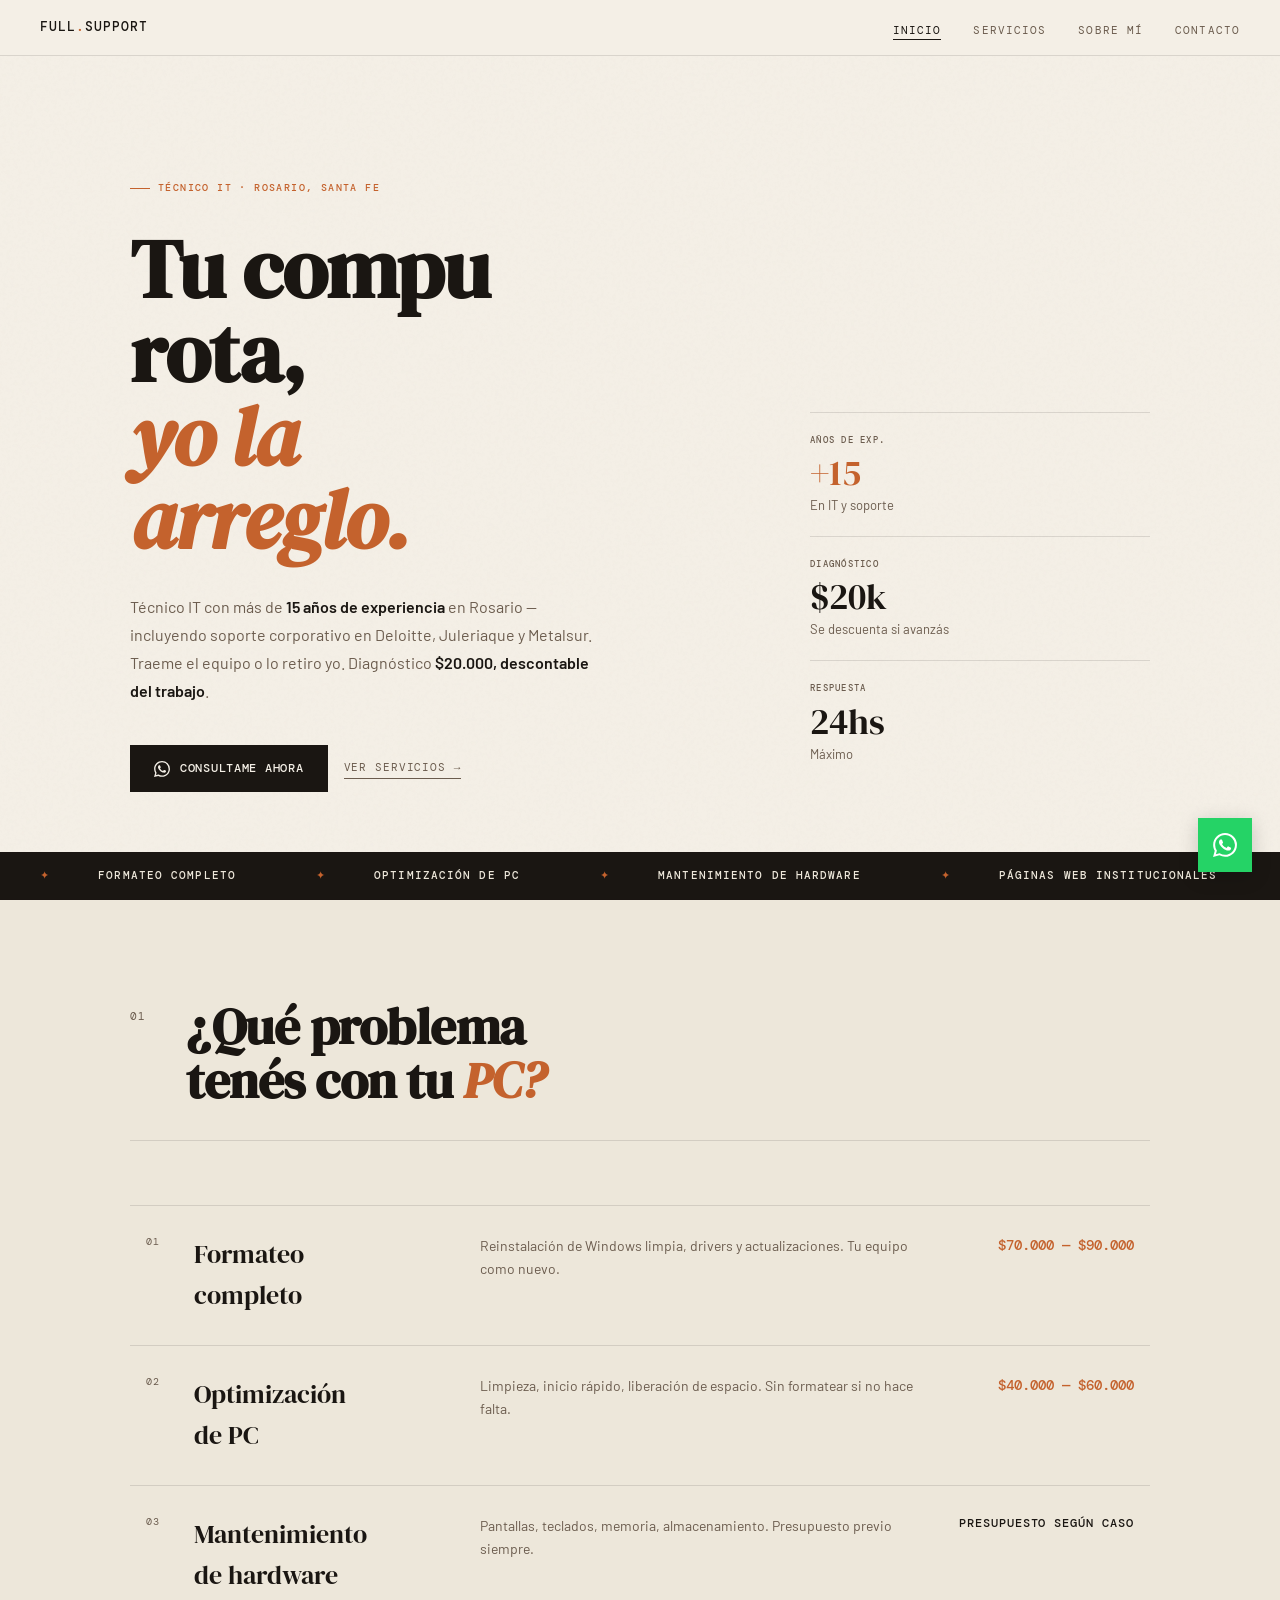
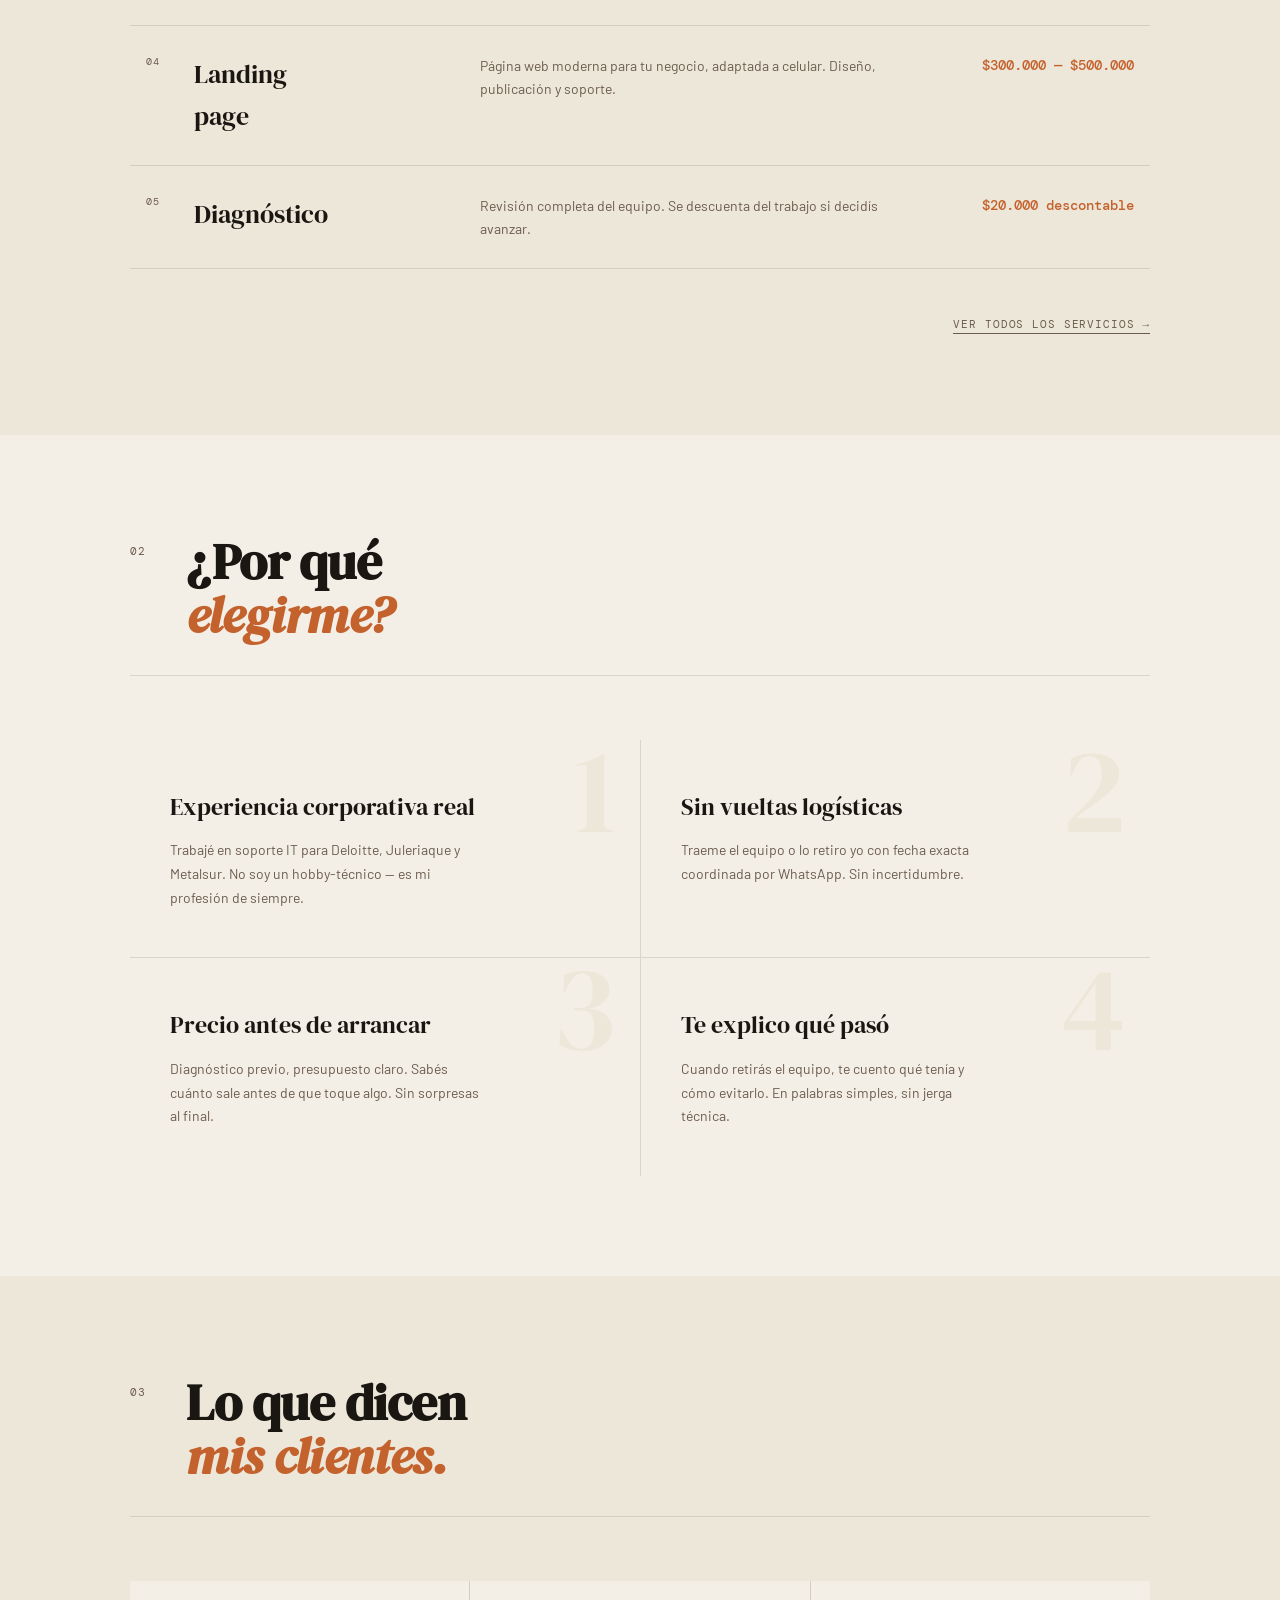
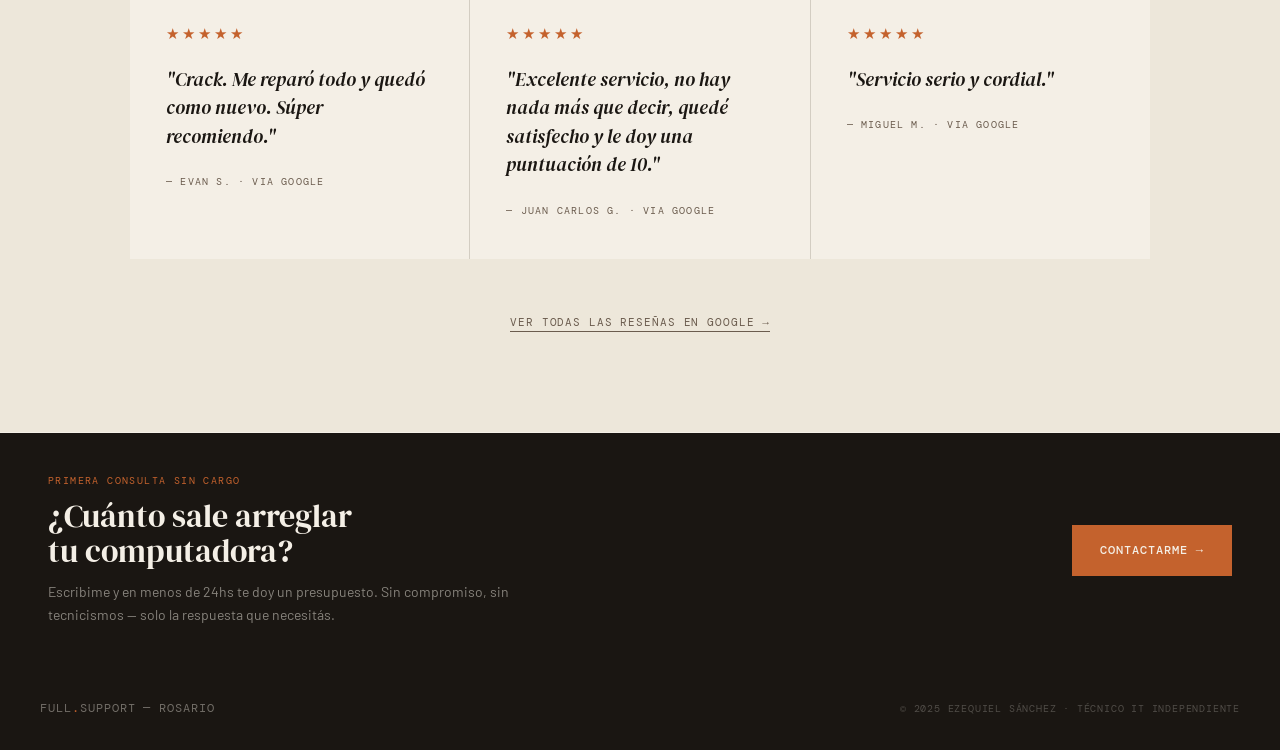
==== commit 2c3c4a9a: "Add files via upload" ====
--- a/index.html
+++ b/index.html
@@ -1,256 +1,326 @@
-<!DOCTYPE html>
-<html lang="es">
-<head>
-  <!-- Google tag (gtag.js) -->
-  <script async src="https://www.googletagmanager.com/gtag/js?id=AW-779045094"></script>
-  <script>
-    window.dataLayer = window.dataLayer || [];
-    function gtag(){dataLayer.push(arguments);}
-    gtag('js', new Date());
-    gtag('config', 'AW-779045094');
-  </script>
-  <meta charset="UTF-8">
-  <meta name="viewport" content="width=device-width, initial-scale=1.0">
-  <title>Full.Support | Técnico IT en Rosario — Ezequiel Sánchez</title>
-  <meta name="description" content="Técnico IT con +15 años de experiencia en Rosario, Santa Fe. Formateo, optimización y mantenimiento de PC. Ex Deloitte y Juleriaque. Retiro a domicilio. Diagnóstico $20.000 descontable.">
-  <meta name="author" content="Ezequiel Sánchez">
-  <meta property="og:title" content="Full.Support | Técnico IT en Rosario — Ezequiel Sánchez">
-  <meta property="og:description" content="Técnico IT con +15 años de experiencia en Rosario. Formateo, optimización, mantenimiento y desarrollo web. Diagnóstico $20.000 descontable.">
-  <meta property="og:url" content="https://geekybear.github.io/">
-  <meta property="og:image" content="https://geekybear.github.io/assets/photo.png">
-  <meta property="og:type" content="website">
-  <link rel="canonical" href="https://geekybear.github.io/">
-  <link rel="icon" type="image/svg+xml" href="assets/favicon.svg">
-  <link rel="preconnect" href="https://fonts.googleapis.com">
-  <link rel="preconnect" href="https://fonts.gstatic.com" crossorigin>
-  <link href="https://fonts.googleapis.com/css2?family=DM+Serif+Display:ital@0;1&family=DM+Mono:wght@300;400;500&family=Barlow:wght@400;500;600&display=swap" rel="stylesheet">
-  <link rel="stylesheet" href="css/variables.css">
-  <link rel="stylesheet" href="css/base.css">
-  <link rel="stylesheet" href="css/components.css">
-  <link rel="stylesheet" href="css/layout.css">
-  <link rel="stylesheet" href="css/pages.css">
-  <script type="application/ld+json">
-  {
-    "@context": "https://schema.org",
-    "@graph": [
-      {
-        "@type": "LocalBusiness",
-        "@id": "https://geekybear.github.io/#business",
-        "name": "Full.Support",
-        "description": "Técnico IT independiente con +15 años de experiencia en Rosario. Formateo, optimización, mantenimiento de hardware y desarrollo de páginas web. Retiro a domicilio o recibo el equipo. Diagnóstico $20.000 descontable.",
-        "url": "https://geekybear.github.io",
-        "telephone": "+5493416022238",
-        "email": "ezedsanchez@outlook.com",
-        "founder": { "@type": "Person", "name": "Ezequiel Sánchez" },
-        "address": {
-          "@type": "PostalAddress",
-          "addressLocality": "Rosario",
-          "addressRegion": "Santa Fe",
-          "addressCountry": "AR"
-        },
-        "geo": { "@type": "GeoCoordinates", "latitude": -32.9442, "longitude": -60.6505 },
-        "areaServed": { "@type": "AdministrativeArea", "name": "Rosario, Santa Fe, Argentina" },
-        "openingHoursSpecification": [
-          { "@type": "OpeningHoursSpecification", "dayOfWeek": ["Monday","Tuesday","Wednesday","Thursday","Friday"], "opens": "18:00", "closes": "22:00" },
-          { "@type": "OpeningHoursSpecification", "dayOfWeek": "Saturday", "opens": "08:00", "closes": "16:00" }
-        ],
-        "priceRange": "$$",
-        "sameAs": ["https://wa.me/5493416022238", "https://www.linkedin.com/in/ezequiel-sanchez-dev/", "https://github.com/geekybear"]
-      },
-      {
-        "@type": "WebSite",
-        "@id": "https://geekybear.github.io/#website",
-        "url": "https://geekybear.github.io",
-        "name": "Full.Support — Técnico IT · Rosario",
-        "publisher": { "@id": "https://geekybear.github.io/#business" }
-      }
-    ]
-  }
-  </script>
-</head>
-<body>
-
-<nav class="nav" id="nav">
-  <a href="index.html" class="nav__logo">Full<em>.</em>Support</a>
-  <ul class="nav__links">
-    <li><a href="index.html" class="nav__link nav__link--active">Inicio</a></li>
-    <li><a href="servicios.html" class="nav__link">Servicios</a></li>
-    <li><a href="about.html" class="nav__link">Sobre mí</a></li>
-    <li><a href="contacto.html" class="nav__link">Contacto</a></li>
-  </ul>
-  <button class="nav__hamburger" id="hamburger" aria-label="Abrir menú" aria-expanded="false">
-    <span></span><span></span><span></span>
-  </button>
-</nav>
-<div class="nav__mobile" id="mobile-menu">
-  <ul class="nav__mobile-links">
-    <li><a href="index.html" class="nav__mobile-link nav__link--active">Inicio</a></li>
-    <li><a href="servicios.html" class="nav__mobile-link">Servicios</a></li>
-    <li><a href="about.html" class="nav__mobile-link">Sobre mí</a></li>
-    <li><a href="contacto.html" class="nav__mobile-link">Contacto</a></li>
-  </ul>
-</div>
-
-<!-- HERO -->
-<div class="hero">
-  <div class="hero__inner">
-    <div class="hero__content">
-      <div class="hero__badge">Técnico IT · Rosario, Santa Fe</div>
-      <h1 class="hero__title">Tu compu<br>rota,<br><em>yo la<br>arreglo.</em></h1>
-      <p class="hero__sub">
-        Técnico IT con más de <strong>15 años de experiencia</strong> en Rosario —
-        incluyendo soporte corporativo en Deloitte, Juleriaque y Metalsur.
-        Traeme el equipo o lo retiro yo.
-        Diagnóstico <strong>$20.000, descontable del trabajo</strong>.
-      </p>
-      <div class="hero__ctas">
-        <a href="https://wa.me/5493416022238?text=Hola%20Ezequiel%2C%20necesito%20ayuda%20con%20mi%20PC" target="_blank" rel="noopener" class="btn--primary">
-          <svg width="16" height="16" viewBox="0 0 24 24" fill="currentColor" aria-hidden="true"><path d="M17.472 14.382c-.297-.149-1.758-.867-2.03-.967-.273-.099-.471-.148-.67.15-.197.297-.767.966-.94 1.164-.173.199-.347.223-.644.075-.297-.15-1.255-.463-2.39-1.475-.883-.788-1.48-1.761-1.653-2.059-.173-.297-.018-.458.13-.606.134-.133.298-.347.446-.52.149-.174.198-.298.298-.497.099-.198.05-.371-.025-.52-.075-.149-.669-1.612-.916-2.207-.242-.579-.487-.5-.669-.51-.173-.008-.371-.01-.57-.01-.198 0-.52.074-.792.372-.272.297-1.04 1.016-1.04 2.479 0 1.462 1.065 2.875 1.213 3.074.149.198 2.096 3.2 5.077 4.487.709.306 1.262.489 1.694.625.712.227 1.36.195 1.871.118.571-.085 1.758-.719 2.006-1.413.248-.694.248-1.289.173-1.413-.074-.124-.272-.198-.57-.347m-5.421 7.403h-.004a9.87 9.87 0 01-5.031-1.378l-.361-.214-3.741.982.998-3.648-.235-.374a9.86 9.86 0 01-1.51-5.26c.001-5.45 4.436-9.884 9.888-9.884 2.64 0 5.122 1.03 6.988 2.898a9.825 9.825 0 012.893 6.994c-.003 5.45-4.437 9.884-9.885 9.884m8.413-18.297A11.815 11.815 0 0012.05 0C5.495 0 .16 5.335.157 11.892c0 2.096.547 4.142 1.588 5.945L.057 24l6.305-1.654a11.882 11.882 0 005.683 1.448h.005c6.554 0 11.89-5.335 11.893-11.893a11.821 11.821 0 00-3.48-8.413z"/></svg>
-          Consultame ahora
-        </a>
-        <a href="servicios.html" class="btn--ghost">Ver servicios →</a>
-      </div>
-    </div>
-    <div class="hero__sidebar">
-      <div class="hero__stat">
-        <div class="hero__stat-label">Años de exp.</div>
-        <div class="hero__stat-value hero__stat-value--orange">+15</div>
-        <div class="hero__stat-sub">En IT y soporte</div>
-      </div>
-      <div class="hero__stat">
-        <div class="hero__stat-label">Diagnóstico</div>
-        <div class="hero__stat-value">$20k</div>
-        <div class="hero__stat-sub">Se descuenta si avanzás</div>
-      </div>
-      <div class="hero__stat">
-        <div class="hero__stat-label">Respuesta</div>
-        <div class="hero__stat-value">24hs</div>
-        <div class="hero__stat-sub">Máximo</div>
-      </div>
-    </div>
-  </div>
-
-  <div class="marquee">
-    <div class="marquee__track">
-      <div class="marquee__item"><em>✦</em> Formateo completo</div>
-      <div class="marquee__item"><em>✦</em> Optimización de PC</div>
-      <div class="marquee__item"><em>✦</em> Mantenimiento de hardware</div>
-      <div class="marquee__item"><em>✦</em> Páginas web institucionales</div>
-      <div class="marquee__item"><em>✦</em> Instalación de programas</div>
-      <div class="marquee__item"><em>✦</em> Diagnóstico descontable</div>
-      <div class="marquee__item"><em>✦</em> Retiro y entrega en Rosario</div>
-      <div class="marquee__item"><em>✦</em> Configuración de sistemas</div>
-      <div class="marquee__item"><em>✦</em> Desarrollo web a medida</div>
-      <div class="marquee__item"><em>✦</em> Formateo completo</div>
-      <div class="marquee__item"><em>✦</em> Optimización de PC</div>
-      <div class="marquee__item"><em>✦</em> Mantenimiento de hardware</div>
-      <div class="marquee__item"><em>✦</em> Páginas web institucionales</div>
-      <div class="marquee__item"><em>✦</em> Instalación de programas</div>
-      <div class="marquee__item"><em>✦</em> Diagnóstico descontable</div>
-      <div class="marquee__item"><em>✦</em> Retiro y entrega en Rosario</div>
-      <div class="marquee__item"><em>✦</em> Configuración de sistemas</div>
-      <div class="marquee__item"><em>✦</em> Desarrollo web a medida</div>
-    </div>
-  </div>
-</div>
-
-<!-- SERVICIOS RESUMIDOS -->
-<section class="section--cream2">
-  <div class="container">
-    <div class="section-header fade-up">
-      <div class="section-header__num">01</div>
-      <h2 class="section-header__title">¿Qué problema<br>tenés con tu <em>PC?</em></h2>
-    </div>
-
-    <table class="services-table fade-up">
-      <tbody>
-        <tr>
-          <td class="services-table__num">01</td>
-          <td class="services-table__name">Formateo<br>completo</td>
-          <td class="services-table__desc">Reinstalación de Windows limpia, drivers y actualizaciones. Tu equipo como nuevo.</td>
-          <td class="services-table__price">$70.000 — $90.000</td>
-        </tr>
-        <tr>
-          <td class="services-table__num">02</td>
-          <td class="services-table__name">Optimización<br>de PC</td>
-          <td class="services-table__desc">Limpieza, inicio rápido, liberación de espacio. Sin formatear si no hace falta.</td>
-          <td class="services-table__price">$40.000 — $60.000</td>
-        </tr>
-        <tr>
-          <td class="services-table__num">03</td>
-          <td class="services-table__name">Mantenimiento<br>de hardware</td>
-          <td class="services-table__desc">Pantallas, teclados, memoria, almacenamiento. Presupuesto previo siempre.</td>
-          <td class="services-table__price services-table__price--free">Presupuesto según caso</td>
-        </tr>
-        <tr>
-          <td class="services-table__num">04</td>
-          <td class="services-table__name">Landing<br>page</td>
-          <td class="services-table__desc">Página web moderna para tu negocio, adaptada a celular. Diseño, publicación y soporte.</td>
-          <td class="services-table__price">$300.000 — $500.000</td>
-        </tr>
-        <tr>
-          <td class="services-table__num">05</td>
-          <td class="services-table__name">Diagnóstico</td>
-          <td class="services-table__desc">Revisión completa del equipo. Se descuenta del trabajo si decidís avanzar.</td>
-          <td class="services-table__price">$20.000 descontable</td>
-        </tr>
-      </tbody>
-    </table>
-
-    <div style="margin-top: 40px; text-align: right;">
-      <a href="servicios.html" class="btn--ghost fade-up">Ver todos los servicios →</a>
-    </div>
-  </div>
-</section>
-
-<!-- POR QUÉ YO -->
-<section class="section--cream">
-  <div class="container">
-    <div class="section-header fade-up">
-      <div class="section-header__num">02</div>
-      <h2 class="section-header__title">¿Por qué<br><em>elegirme?</em></h2>
-    </div>
-
-    <div class="why-grid">
-      <div class="why-cell fade-up" data-num="1">
-        <div class="why-cell__title">Experiencia corporativa real</div>
-        <div class="why-cell__desc">Trabajé en soporte IT para Deloitte, Juleriaque y Metalsur. No soy un hobby-técnico — es mi profesión de siempre.</div>
-      </div>
-      <div class="why-cell fade-up" data-num="2">
-        <div class="why-cell__title">Sin vueltas logísticas</div>
-        <div class="why-cell__desc">Traeme el equipo o lo retiro yo con fecha exacta coordinada por WhatsApp. Sin incertidumbre.</div>
-      </div>
-      <div class="why-cell fade-up" data-num="3">
-        <div class="why-cell__title">Precio antes de arrancar</div>
-        <div class="why-cell__desc">Diagnóstico previo, presupuesto claro. Sabés cuánto sale antes de que toque algo. Sin sorpresas al final.</div>
-      </div>
-      <div class="why-cell fade-up" data-num="4">
-        <div class="why-cell__title">Te explico qué pasó</div>
-        <div class="why-cell__desc">Cuando retirás el equipo, te cuento qué tenía y cómo evitarlo. En palabras simples, sin jerga técnica.</div>
-      </div>
-    </div>
-  </div>
-</section>
-
-<!-- CTA FINAL -->
-<div class="banner fade-up">
-  <div>
-    <div class="banner__eyebrow">Primera consulta sin cargo</div>
-    <div class="banner__title">¿Cuánto sale arreglar<br>tu computadora?</div>
-    <div class="banner__desc">Escribime y en menos de 24hs te doy un presupuesto. Sin compromiso, sin tecnicismos — solo la respuesta que necesitás.</div>
-  </div>
-  <a href="contacto.html" class="banner__cta">Contactarme →</a>
-</div>
-
-<footer class="footer">
-  <div class="footer__logo">Full<em>.</em>Support — Rosario</div>
-  <div class="footer__copy">© 2025 Ezequiel Sánchez · Técnico IT Independiente</div>
-</footer>
-
-<a href="https://wa.me/5493416022238" target="_blank" rel="noopener" class="floating-wa" aria-label="Contactar por WhatsApp">
-  <svg width="24" height="24" viewBox="0 0 24 24" fill="currentColor" aria-hidden="true"><path d="M17.472 14.382c-.297-.149-1.758-.867-2.03-.967-.273-.099-.471-.148-.67.15-.197.297-.767.966-.94 1.164-.173.199-.347.223-.644.075-.297-.15-1.255-.463-2.39-1.475-.883-.788-1.48-1.761-1.653-2.059-.173-.297-.018-.458.13-.606.134-.133.298-.347.446-.52.149-.174.198-.298.298-.497.099-.198.05-.371-.025-.52-.075-.149-.669-1.612-.916-2.207-.242-.579-.487-.5-.669-.51-.173-.008-.371-.01-.57-.01-.198 0-.52.074-.792.372-.272.297-1.04 1.016-1.04 2.479 0 1.462 1.065 2.875 1.213 3.074.149.198 2.096 3.2 5.077 4.487.709.306 1.262.489 1.694.625.712.227 1.36.195 1.871.118.571-.085 1.758-.719 2.006-1.413.248-.694.248-1.289.173-1.413-.074-.124-.272-.198-.57-.347m-5.421 7.403h-.004a9.87 9.87 0 01-5.031-1.378l-.361-.214-3.741.982.998-3.648-.235-.374a9.86 9.86 0 01-1.51-5.26c.001-5.45 4.436-9.884 9.888-9.884 2.64 0 5.122 1.03 6.988 2.898a9.825 9.825 0 012.893 6.994c-.003 5.45-4.437 9.884-9.885 9.884m8.413-18.297A11.815 11.815 0 0012.05 0C5.495 0 .16 5.335.157 11.892c0 2.096.547 4.142 1.588 5.945L.057 24l6.305-1.654a11.882 11.882 0 005.683 1.448h.005c6.554 0 11.89-5.335 11.893-11.893a11.821 11.821 0 00-3.48-8.413z"/></svg>
-</a>
-
-<script src="js/main.js"></script>
-</body>
-</html>
+<!DOCTYPE html>
+<html lang="es">
+<head>
+  <!-- Google tag (gtag.js) -->
+  <script async src="https://www.googletagmanager.com/gtag/js?id=AW-779045094"></script>
+  <script>
+    window.dataLayer = window.dataLayer || [];
+    function gtag(){dataLayer.push(arguments);}
+    gtag('js', new Date());
+    gtag('config', 'AW-779045094');
+  </script>
+  <meta charset="UTF-8">
+  <meta name="viewport" content="width=device-width, initial-scale=1.0">
+  <title>Full.Support | Técnico IT en Rosario — Ezequiel Sánchez</title>
+  <meta name="description" content="Técnico IT con +15 años de experiencia en Rosario, Santa Fe. Formateo, optimización y mantenimiento de PC. Ex Deloitte y Juleriaque. Retiro a domicilio. Diagnóstico $20.000 descontable.">
+  <meta name="author" content="Ezequiel Sánchez">
+  <meta property="og:title" content="Full.Support | Técnico IT en Rosario — Ezequiel Sánchez">
+  <meta property="og:description" content="Técnico IT con +15 años de experiencia en Rosario. Formateo, optimización, mantenimiento y desarrollo web. Diagnóstico $20.000 descontable.">
+  <meta property="og:url" content="https://geekybear.github.io/">
+  <meta property="og:image" content="https://geekybear.github.io/assets/photo.png">
+  <meta property="og:type" content="website">
+  <link rel="canonical" href="https://geekybear.github.io/">
+  <link rel="icon" type="image/svg+xml" href="assets/favicon.svg">
+  <link rel="preconnect" href="https://fonts.googleapis.com">
+  <link rel="preconnect" href="https://fonts.gstatic.com" crossorigin>
+  <link href="https://fonts.googleapis.com/css2?family=DM+Serif+Display:ital@0;1&family=DM+Mono:wght@300;400;500&family=Barlow:wght@400;500;600&display=swap" rel="stylesheet">
+  <link rel="stylesheet" href="css/variables.css">
+  <link rel="stylesheet" href="css/base.css">
+  <link rel="stylesheet" href="css/components.css">
+  <link rel="stylesheet" href="css/layout.css">
+  <link rel="stylesheet" href="css/pages.css">
+  <script type="application/ld+json">
+  {
+    "@context": "https://schema.org",
+    "@graph": [
+      {
+        "@type": "LocalBusiness",
+        "@id": "https://geekybear.github.io/#business",
+        "name": "Full.Support",
+        "description": "Técnico IT independiente con +15 años de experiencia en Rosario. Formateo, optimización, mantenimiento de hardware y desarrollo de páginas web. Retiro a domicilio o recibo el equipo. Diagnóstico $20.000 descontable.",
+        "url": "https://geekybear.github.io",
+        "telephone": "+5493416022238",
+        "email": "ezedsanchez@outlook.com",
+        "founder": { "@type": "Person", "name": "Ezequiel Sánchez" },
+        "address": {
+          "@type": "PostalAddress",
+          "addressLocality": "Rosario",
+          "addressRegion": "Santa Fe",
+          "addressCountry": "AR"
+        },
+        "geo": { "@type": "GeoCoordinates", "latitude": -32.9442, "longitude": -60.6505 },
+        "areaServed": { "@type": "AdministrativeArea", "name": "Rosario, Santa Fe, Argentina" },
+        "openingHoursSpecification": [
+          { "@type": "OpeningHoursSpecification", "dayOfWeek": ["Monday","Tuesday","Wednesday","Thursday","Friday"], "opens": "18:00", "closes": "22:00" },
+          { "@type": "OpeningHoursSpecification", "dayOfWeek": "Saturday", "opens": "08:00", "closes": "12:00" }
+        ],
+        "priceRange": "$$",
+        "aggregateRating": {
+          "@type": "AggregateRating",
+          "ratingValue": "5",
+          "reviewCount": "5",
+          "bestRating": "5",
+          "worstRating": "1"
+        },
+        "review": [
+          {
+            "@type": "Review",
+            "author": { "@type": "Person", "name": "Evan Stock" },
+            "reviewRating": { "@type": "Rating", "ratingValue": "5", "bestRating": "5" },
+            "reviewBody": "Crack. Me reparó todo y quedó como nuevo. Súper recomiendo."
+          },
+          {
+            "@type": "Review",
+            "author": { "@type": "Person", "name": "Juan Carlos Gutierrez" },
+            "reviewRating": { "@type": "Rating", "ratingValue": "5", "bestRating": "5" },
+            "reviewBody": "Excelente servicio, no hay nada más que decir, quedé satisfecho y le doy una puntuación de 10."
+          },
+          {
+            "@type": "Review",
+            "author": { "@type": "Person", "name": "Miguel M." },
+            "reviewRating": { "@type": "Rating", "ratingValue": "5", "bestRating": "5" },
+            "reviewBody": "Servicio serio y cordial."
+          },
+          {
+            "@type": "Review",
+            "author": { "@type": "Person", "name": "Felipe Fuentes" },
+            "reviewRating": { "@type": "Rating", "ratingValue": "5", "bestRating": "5" },
+            "reviewBody": "Excelente técnico!"
+          }
+        ],
+        "sameAs": [
+          "https://wa.me/5493416022238",
+          "https://www.linkedin.com/in/ezequiel-sanchez-dev/",
+          "https://github.com/geekybear",
+          "https://share.google/21BJhEZY6VnJSIQpO"
+        ]
+      },
+      {
+        "@type": "WebSite",
+        "@id": "https://geekybear.github.io/#website",
+        "url": "https://geekybear.github.io",
+        "name": "Full.Support — Técnico IT · Rosario",
+        "publisher": { "@id": "https://geekybear.github.io/#business" }
+      }
+    ]
+  }
+  </script>
+</head>
+<body>
+
+<nav class="nav" id="nav">
+  <a href="index.html" class="nav__logo">Full<em>.</em>Support</a>
+  <ul class="nav__links">
+    <li><a href="index.html" class="nav__link nav__link--active">Inicio</a></li>
+    <li><a href="servicios.html" class="nav__link">Servicios</a></li>
+    <li><a href="about.html" class="nav__link">Sobre mí</a></li>
+    <li><a href="contacto.html" class="nav__link">Contacto</a></li>
+  </ul>
+  <button class="nav__hamburger" id="hamburger" aria-label="Abrir menú" aria-expanded="false">
+    <span></span><span></span><span></span>
+  </button>
+</nav>
+<div class="nav__mobile" id="mobile-menu">
+  <ul class="nav__mobile-links">
+    <li><a href="index.html" class="nav__mobile-link nav__link--active">Inicio</a></li>
+    <li><a href="servicios.html" class="nav__mobile-link">Servicios</a></li>
+    <li><a href="about.html" class="nav__mobile-link">Sobre mí</a></li>
+    <li><a href="contacto.html" class="nav__mobile-link">Contacto</a></li>
+  </ul>
+</div>
+
+<!-- HERO -->
+<div class="hero">
+  <div class="hero__inner">
+    <div class="hero__content">
+      <div class="hero__badge">Técnico IT · Rosario, Santa Fe</div>
+      <h1 class="hero__title">Tu compu<br>rota,<br><em>yo la<br>arreglo.</em></h1>
+      <p class="hero__sub">
+        Técnico IT con más de <strong>15 años de experiencia</strong> en Rosario —
+        incluyendo soporte corporativo en Deloitte, Juleriaque y Metalsur.
+        Traeme el equipo o lo retiro yo.
+        Diagnóstico <strong>$20.000, descontable del trabajo</strong>.
+      </p>
+      <div class="hero__ctas">
+        <a href="https://wa.me/5493416022238?text=Hola%20Ezequiel%2C%20necesito%20ayuda%20con%20mi%20PC" target="_blank" rel="noopener" class="btn--primary">
+          <svg width="16" height="16" viewBox="0 0 24 24" fill="currentColor" aria-hidden="true"><path d="M17.472 14.382c-.297-.149-1.758-.867-2.03-.967-.273-.099-.471-.148-.67.15-.197.297-.767.966-.94 1.164-.173.199-.347.223-.644.075-.297-.15-1.255-.463-2.39-1.475-.883-.788-1.48-1.761-1.653-2.059-.173-.297-.018-.458.13-.606.134-.133.298-.347.446-.52.149-.174.198-.298.298-.497.099-.198.05-.371-.025-.52-.075-.149-.669-1.612-.916-2.207-.242-.579-.487-.5-.669-.51-.173-.008-.371-.01-.57-.01-.198 0-.52.074-.792.372-.272.297-1.04 1.016-1.04 2.479 0 1.462 1.065 2.875 1.213 3.074.149.198 2.096 3.2 5.077 4.487.709.306 1.262.489 1.694.625.712.227 1.36.195 1.871.118.571-.085 1.758-.719 2.006-1.413.248-.694.248-1.289.173-1.413-.074-.124-.272-.198-.57-.347m-5.421 7.403h-.004a9.87 9.87 0 01-5.031-1.378l-.361-.214-3.741.982.998-3.648-.235-.374a9.86 9.86 0 01-1.51-5.26c.001-5.45 4.436-9.884 9.888-9.884 2.64 0 5.122 1.03 6.988 2.898a9.825 9.825 0 012.893 6.994c-.003 5.45-4.437 9.884-9.885 9.884m8.413-18.297A11.815 11.815 0 0012.05 0C5.495 0 .16 5.335.157 11.892c0 2.096.547 4.142 1.588 5.945L.057 24l6.305-1.654a11.882 11.882 0 005.683 1.448h.005c6.554 0 11.89-5.335 11.893-11.893a11.821 11.821 0 00-3.48-8.413z"/></svg>
+          Consultame ahora
+        </a>
+        <a href="servicios.html" class="btn--ghost">Ver servicios →</a>
+      </div>
+    </div>
+    <div class="hero__sidebar">
+      <div class="hero__stat">
+        <div class="hero__stat-label">Años de exp.</div>
+        <div class="hero__stat-value hero__stat-value--orange">+15</div>
+        <div class="hero__stat-sub">En IT y soporte</div>
+      </div>
+      <div class="hero__stat">
+        <div class="hero__stat-label">Diagnóstico</div>
+        <div class="hero__stat-value">$20k</div>
+        <div class="hero__stat-sub">Se descuenta si avanzás</div>
+      </div>
+      <div class="hero__stat">
+        <div class="hero__stat-label">Respuesta</div>
+        <div class="hero__stat-value">24hs</div>
+        <div class="hero__stat-sub">Máximo</div>
+      </div>
+    </div>
+  </div>
+
+  <div class="marquee">
+    <div class="marquee__track">
+      <div class="marquee__item"><em>✦</em> Formateo completo</div>
+      <div class="marquee__item"><em>✦</em> Optimización de PC</div>
+      <div class="marquee__item"><em>✦</em> Mantenimiento de hardware</div>
+      <div class="marquee__item"><em>✦</em> Páginas web institucionales</div>
+      <div class="marquee__item"><em>✦</em> Instalación de programas</div>
+      <div class="marquee__item"><em>✦</em> Diagnóstico descontable</div>
+      <div class="marquee__item"><em>✦</em> Retiro y entrega en Rosario</div>
+      <div class="marquee__item"><em>✦</em> Configuración de sistemas</div>
+      <div class="marquee__item"><em>✦</em> Desarrollo web a medida</div>
+      <div class="marquee__item"><em>✦</em> Formateo completo</div>
+      <div class="marquee__item"><em>✦</em> Optimización de PC</div>
+      <div class="marquee__item"><em>✦</em> Mantenimiento de hardware</div>
+      <div class="marquee__item"><em>✦</em> Páginas web institucionales</div>
+      <div class="marquee__item"><em>✦</em> Instalación de programas</div>
+      <div class="marquee__item"><em>✦</em> Diagnóstico descontable</div>
+      <div class="marquee__item"><em>✦</em> Retiro y entrega en Rosario</div>
+      <div class="marquee__item"><em>✦</em> Configuración de sistemas</div>
+      <div class="marquee__item"><em>✦</em> Desarrollo web a medida</div>
+    </div>
+  </div>
+</div>
+
+<!-- SERVICIOS RESUMIDOS -->
+<section class="section--cream2">
+  <div class="container">
+    <div class="section-header fade-up">
+      <div class="section-header__num">01</div>
+      <h2 class="section-header__title">¿Qué problema<br>tenés con tu <em>PC?</em></h2>
+    </div>
+
+    <table class="services-table fade-up">
+      <tbody>
+        <tr>
+          <td class="services-table__num">01</td>
+          <td class="services-table__name">Formateo<br>completo</td>
+          <td class="services-table__desc">Reinstalación de Windows limpia, drivers y actualizaciones. Tu equipo como nuevo.</td>
+          <td class="services-table__price">$70.000 — $90.000</td>
+        </tr>
+        <tr>
+          <td class="services-table__num">02</td>
+          <td class="services-table__name">Optimización<br>de PC</td>
+          <td class="services-table__desc">Limpieza, inicio rápido, liberación de espacio. Sin formatear si no hace falta.</td>
+          <td class="services-table__price">$40.000 — $60.000</td>
+        </tr>
+        <tr>
+          <td class="services-table__num">03</td>
+          <td class="services-table__name">Mantenimiento<br>de hardware</td>
+          <td class="services-table__desc">Pantallas, teclados, memoria, almacenamiento. Presupuesto previo siempre.</td>
+          <td class="services-table__price services-table__price--free">Presupuesto según caso</td>
+        </tr>
+        <tr>
+          <td class="services-table__num">04</td>
+          <td class="services-table__name">Landing<br>page</td>
+          <td class="services-table__desc">Página web moderna para tu negocio, adaptada a celular. Diseño, publicación y soporte.</td>
+          <td class="services-table__price">$300.000 — $500.000</td>
+        </tr>
+        <tr>
+          <td class="services-table__num">05</td>
+          <td class="services-table__name">Diagnóstico</td>
+          <td class="services-table__desc">Revisión completa del equipo. Se descuenta del trabajo si decidís avanzar.</td>
+          <td class="services-table__price">$20.000 descontable</td>
+        </tr>
+      </tbody>
+    </table>
+
+    <div style="margin-top: 40px; text-align: right;">
+      <a href="servicios.html" class="btn--ghost fade-up">Ver todos los servicios →</a>
+    </div>
+  </div>
+</section>
+
+<!-- POR QUÉ YO -->
+<section class="section--cream">
+  <div class="container">
+    <div class="section-header fade-up">
+      <div class="section-header__num">02</div>
+      <h2 class="section-header__title">¿Por qué<br><em>elegirme?</em></h2>
+    </div>
+
+    <div class="why-grid">
+      <div class="why-cell fade-up" data-num="1">
+        <div class="why-cell__title">Experiencia corporativa real</div>
+        <div class="why-cell__desc">Trabajé en soporte IT para Deloitte, Juleriaque y Metalsur. No soy un hobby-técnico — es mi profesión de siempre.</div>
+      </div>
+      <div class="why-cell fade-up" data-num="2">
+        <div class="why-cell__title">Sin vueltas logísticas</div>
+        <div class="why-cell__desc">Traeme el equipo o lo retiro yo con fecha exacta coordinada por WhatsApp. Sin incertidumbre.</div>
+      </div>
+      <div class="why-cell fade-up" data-num="3">
+        <div class="why-cell__title">Precio antes de arrancar</div>
+        <div class="why-cell__desc">Diagnóstico previo, presupuesto claro. Sabés cuánto sale antes de que toque algo. Sin sorpresas al final.</div>
+      </div>
+      <div class="why-cell fade-up" data-num="4">
+        <div class="why-cell__title">Te explico qué pasó</div>
+        <div class="why-cell__desc">Cuando retirás el equipo, te cuento qué tenía y cómo evitarlo. En palabras simples, sin jerga técnica.</div>
+      </div>
+    </div>
+  </div>
+</section>
+
+<!-- TESTIMONIOS — Reemplazar con reseñas reales de Google Business -->
+<section class="section--cream2">
+  <div class="container">
+    <div class="section-header fade-up">
+      <div class="section-header__num">03</div>
+      <h2 class="section-header__title">Lo que dicen<br><em>mis clientes.</em></h2>
+    </div>
+
+    <div class="reviews-grid">
+      <div class="review-card fade-up">
+        <div class="review-card__stars">★★★★★</div>
+        <blockquote class="review-card__text">"Crack. Me reparó todo y quedó como nuevo. Súper recomiendo."</blockquote>
+        <div class="review-card__author">— Evan S. · via Google</div>
+      </div>
+      <div class="review-card fade-up">
+        <div class="review-card__stars">★★★★★</div>
+        <blockquote class="review-card__text">"Excelente servicio, no hay nada más que decir, quedé satisfecho y le doy una puntuación de 10."</blockquote>
+        <div class="review-card__author">— Juan Carlos G. · via Google</div>
+      </div>
+      <div class="review-card fade-up">
+        <div class="review-card__stars">★★★★★</div>
+        <blockquote class="review-card__text">"Servicio serio y cordial."</blockquote>
+        <div class="review-card__author">— Miguel M. · via Google</div>
+      </div>
+    </div>
+
+    <div style="margin-top: 48px; text-align: center;">
+      <a href="https://share.google/21BJhEZY6VnJSIQpO" target="_blank" rel="noopener" class="btn--ghost fade-up">Ver todas las reseñas en Google →</a>
+    </div>
+  </div>
+</section>
+
+<!-- CTA FINAL -->
+<div class="banner fade-up">
+  <div>
+    <div class="banner__eyebrow">Primera consulta sin cargo</div>
+    <div class="banner__title">¿Cuánto sale arreglar<br>tu computadora?</div>
+    <div class="banner__desc">Escribime y en menos de 24hs te doy un presupuesto. Sin compromiso, sin tecnicismos — solo la respuesta que necesitás.</div>
+  </div>
+  <a href="contacto.html" class="banner__cta">Contactarme →</a>
+</div>
+
+<footer class="footer">
+  <div class="footer__logo">Full<em>.</em>Support — Rosario</div>
+  <div class="footer__copy">© 2025 Ezequiel Sánchez · Técnico IT Independiente</div>
+</footer>
+
+<a href="https://wa.me/5493416022238" target="_blank" rel="noopener" class="floating-wa" aria-label="Contactar por WhatsApp">
+  <svg width="24" height="24" viewBox="0 0 24 24" fill="currentColor" aria-hidden="true"><path d="M17.472 14.382c-.297-.149-1.758-.867-2.03-.967-.273-.099-.471-.148-.67.15-.197.297-.767.966-.94 1.164-.173.199-.347.223-.644.075-.297-.15-1.255-.463-2.39-1.475-.883-.788-1.48-1.761-1.653-2.059-.173-.297-.018-.458.13-.606.134-.133.298-.347.446-.52.149-.174.198-.298.298-.497.099-.198.05-.371-.025-.52-.075-.149-.669-1.612-.916-2.207-.242-.579-.487-.5-.669-.51-.173-.008-.371-.01-.57-.01-.198 0-.52.074-.792.372-.272.297-1.04 1.016-1.04 2.479 0 1.462 1.065 2.875 1.213 3.074.149.198 2.096 3.2 5.077 4.487.709.306 1.262.489 1.694.625.712.227 1.36.195 1.871.118.571-.085 1.758-.719 2.006-1.413.248-.694.248-1.289.173-1.413-.074-.124-.272-.198-.57-.347m-5.421 7.403h-.004a9.87 9.87 0 01-5.031-1.378l-.361-.214-3.741.982.998-3.648-.235-.374a9.86 9.86 0 01-1.51-5.26c.001-5.45 4.436-9.884 9.888-9.884 2.64 0 5.122 1.03 6.988 2.898a9.825 9.825 0 012.893 6.994c-.003 5.45-4.437 9.884-9.885 9.884m8.413-18.297A11.815 11.815 0 0012.05 0C5.495 0 .16 5.335.157 11.892c0 2.096.547 4.142 1.588 5.945L.057 24l6.305-1.654a11.882 11.882 0 005.683 1.448h.005c6.554 0 11.89-5.335 11.893-11.893a11.821 11.821 0 00-3.48-8.413z"/></svg>
+</a>
+
+<script src="js/main.js"></script>
+</body>
+</html>
--- a/css/components.css
+++ b/css/components.css
@@ -1,396 +1,436 @@
-/* ===== NAV ===== */
-.nav {
-  position: fixed;
-  top: 0; left: 0; right: 0;
-  z-index: 100;
-  background: var(--cream);
-  border-bottom: 1px solid var(--rule);
-  padding: 0 40px;
-  height: var(--nav-height);
-  display: flex;
-  justify-content: space-between;
-  align-items: center;
-}
-
-.nav__logo {
-  font-family: 'DM Mono', monospace;
-  font-size: 13px;
-  font-weight: 500;
-  color: var(--ink);
-  letter-spacing: 0.08em;
-  text-transform: uppercase;
-}
-
-.nav__logo em {
-  color: var(--orange);
-  font-style: normal;
-}
-
-.nav__links {
-  display: flex;
-  gap: 32px;
-}
-
-.nav__link {
-  font-family: 'DM Mono', monospace;
-  font-size: 11px;
-  color: var(--ink3);
-  letter-spacing: 0.1em;
-  text-transform: uppercase;
-  transition: color 0.15s;
-  padding-bottom: 2px;
-}
-
-.nav__link:hover { color: var(--orange); }
-
-.nav__link--active {
-  color: var(--ink);
-  border-bottom: 1px solid var(--ink);
-}
-
-.nav__hamburger {
-  display: none;
-  flex-direction: column;
-  gap: 5px;
-  background: none;
-  border: none;
-  cursor: pointer;
-  padding: 4px;
-}
-
-.nav__hamburger span {
-  display: block;
-  width: 22px;
-  height: 1.5px;
-  background: var(--ink);
-  transition: all 0.25s ease;
-  transform-origin: center;
-}
-
-.nav__hamburger--open span:nth-child(1) { transform: translateY(6.5px) rotate(45deg); }
-.nav__hamburger--open span:nth-child(2) { opacity: 0; }
-.nav__hamburger--open span:nth-child(3) { transform: translateY(-6.5px) rotate(-45deg); }
-
-.nav__mobile {
-  display: none;
-  position: fixed;
-  top: var(--nav-height);
-  left: 0; right: 0;
-  background: var(--cream);
-  border-bottom: 1px solid var(--rule);
-  padding: 24px 20px;
-  z-index: 99;
-}
-
-.nav__mobile--open { display: block; }
-
-.nav__mobile-links {
-  display: flex;
-  flex-direction: column;
-  gap: 0;
-}
-
-.nav__mobile-link {
-  font-family: 'DM Mono', monospace;
-  font-size: 12px;
-  letter-spacing: 0.1em;
-  text-transform: uppercase;
-  color: var(--ink3);
-  padding: 16px 0;
-  border-bottom: 1px solid var(--rule);
-  display: block;
-  transition: color 0.15s;
-}
-
-.nav__mobile-link:hover,
-.nav__mobile-link.nav__link--active { color: var(--orange); }
-
-/* ===== BUTTONS ===== */
-.btn--primary {
-  display: inline-flex;
-  align-items: center;
-  gap: 10px;
-  background: var(--ink);
-  color: var(--cream);
-  font-family: 'DM Mono', monospace;
-  font-size: 12px;
-  font-weight: 500;
-  padding: 14px 24px;
-  letter-spacing: 0.06em;
-  text-transform: uppercase;
-  transition: background 0.2s;
-}
-
-.btn--primary:hover { background: var(--orange); }
-
-.btn--ghost {
-  font-family: 'DM Mono', monospace;
-  font-size: 11px;
-  color: var(--ink3);
-  letter-spacing: 0.08em;
-  text-transform: uppercase;
-  border-bottom: 1px solid var(--ink3);
-  padding-bottom: 2px;
-  transition: all 0.15s;
-}
-
-.btn--ghost:hover { color: var(--orange); border-color: var(--orange); }
-
-/* ===== MARQUEE ===== */
-.marquee {
-  border-top: 1px solid var(--rule);
-  border-bottom: 1px solid var(--rule);
-  background: var(--ink);
-  overflow: hidden;
-  padding: 14px 0;
-  position: relative;
-  z-index: 1;
-}
-
-.marquee__track {
-  display: flex;
-  width: max-content;
-  animation: marquee 28s linear infinite;
-}
-
-.marquee__item {
-  font-family: 'DM Mono', monospace;
-  font-size: 11px;
-  font-weight: 500;
-  letter-spacing: 0.1em;
-  text-transform: uppercase;
-  color: var(--cream2);
-  padding: 0 40px;
-  white-space: nowrap;
-}
-
-.marquee__item em {
-  color: var(--orange);
-  font-style: normal;
-  margin-right: 40px;
-}
-
-/* ===== SECTION HEADER ===== */
-.section-header {
-  display: grid;
-  grid-template-columns: auto 1fr;
-  gap: 40px;
-  align-items: start;
-  margin-bottom: 64px;
-  padding-bottom: 32px;
-  border-bottom: 1px solid var(--rule);
-}
-
-.section-header__num {
-  font-family: 'DM Mono', monospace;
-  font-size: 11px;
-  color: var(--ink3);
-  letter-spacing: 0.1em;
-  padding-top: 8px;
-}
-
-.section-header__title {
-  font-family: 'DM Serif Display', serif;
-  font-size: clamp(36px, 4vw, 56px);
-  line-height: 1.05;
-  letter-spacing: -0.01em;
-  color: var(--ink);
-}
-
-.section-header__title em {
-  font-style: italic;
-  color: var(--orange);
-}
-
-/* ===== BANNER (emergency/CTA) ===== */
-.banner {
-  background: var(--ink);
-  display: flex;
-  justify-content: space-between;
-  align-items: center;
-  padding: 40px 48px;
-  gap: 40px;
-  margin-top: 1px;
-}
-
-.banner__eyebrow {
-  font-family: 'DM Mono', monospace;
-  font-size: 10px;
-  letter-spacing: 0.14em;
-  text-transform: uppercase;
-  color: var(--orange);
-  margin-bottom: 10px;
-}
-
-.banner__title {
-  font-family: 'DM Serif Display', serif;
-  font-size: 32px;
-  color: var(--cream);
-  line-height: 1.1;
-  margin-bottom: 10px;
-}
-
-.banner__desc {
-  font-size: 14px;
-  color: rgba(244,239,230,0.5);
-  line-height: 1.7;
-  max-width: 500px;
-}
-
-.banner__cta {
-  display: inline-block;
-  flex-shrink: 0;
-  background: var(--orange);
-  color: var(--cream);
-  font-family: 'DM Mono', monospace;
-  font-size: 12px;
-  font-weight: 500;
-  letter-spacing: 0.08em;
-  text-transform: uppercase;
-  padding: 16px 28px;
-  white-space: nowrap;
-  transition: background 0.2s;
-}
-
-.banner__cta:hover { background: var(--orange2); }
-
-/* ===== FOOTER ===== */
-.footer {
-  background: var(--ink);
-  padding: 32px 40px;
-  display: flex;
-  justify-content: space-between;
-  align-items: center;
-  position: relative;
-  z-index: 1;
-}
-
-.footer__logo {
-  font-family: 'DM Mono', monospace;
-  font-size: 12px;
-  color: rgba(244,239,230,0.4);
-  letter-spacing: 0.08em;
-  text-transform: uppercase;
-}
-
-.footer__logo em { color: var(--orange); font-style: normal; }
-
-.footer__copy {
-  font-family: 'DM Mono', monospace;
-  font-size: 10px;
-  color: rgba(244,239,230,0.25);
-  letter-spacing: 0.08em;
-  text-transform: uppercase;
-}
-
-/* ===== FLOATING WHATSAPP ===== */
-.floating-wa {
-  position: fixed;
-  bottom: 28px;
-  right: 28px;
-  z-index: 200;
-  background: #25D366;
-  color: #fff;
-  width: 54px;
-  height: 54px;
-  display: flex;
-  align-items: center;
-  justify-content: center;
-  box-shadow: 0 4px 20px rgba(0,0,0,0.18);
-  transition: transform 0.2s, box-shadow 0.2s;
-  border-radius: 0;
-}
-
-.floating-wa:hover {
-  transform: scale(1.08);
-  box-shadow: 0 8px 28px rgba(0,0,0,0.22);
-}
-
-/* ===== HERO BADGE ===== */
-.hero__badge {
-  display: inline-flex;
-  align-items: center;
-  gap: 8px;
-  font-family: 'DM Mono', monospace;
-  font-size: 10px;
-  font-weight: 500;
-  letter-spacing: 0.14em;
-  text-transform: uppercase;
-  color: var(--orange);
-  margin-bottom: 32px;
-  animation: fadeUp 0.5s ease both;
-}
-
-.hero__badge::before {
-  content: '';
-  display: inline-block;
-  width: 20px;
-  height: 1px;
-  background: var(--orange);
-}
-
-/* ===== PROFILE LINKS ===== */
-.profile-links {
-  display: flex;
-  gap: 20px;
-  flex-wrap: wrap;
-  margin-top: 32px;
-}
-
-.profile-link {
-  display: inline-flex;
-  align-items: center;
-  gap: 8px;
-  font-family: 'DM Mono', monospace;
-  font-size: 11px;
-  letter-spacing: 0.08em;
-  text-transform: uppercase;
-  color: var(--ink3);
-  border-bottom: 1px solid var(--rule);
-  padding-bottom: 2px;
-  transition: all 0.15s;
-}
-
-.profile-link:hover { color: var(--orange); border-color: var(--orange); }
-
-/* ===== RESPONSIVE (components) ===== */
-@media (max-width: 768px) {
-  .nav { padding: 0 20px; }
-  .nav__links { display: none; }
-  .nav__hamburger { display: flex; }
-
-  .banner { flex-direction: column; padding: 32px 20px; align-items: flex-start; }
-  .banner__cta { width: 100%; text-align: center; }
-
-  .footer { flex-direction: column; gap: 8px; text-align: center; padding: 24px 20px; }
-
-  .profile-links { flex-direction: column; gap: 12px; }
-}
-
-/* ===== FAQ ===== */
-.faq-list {
-  display: flex;
-  flex-direction: column;
-  gap: 0;
-}
-
-.faq-item {
-  border-top: 1px solid var(--rule);
-  padding: 28px 0;
-}
-
-.faq-item:last-child { border-bottom: 1px solid var(--rule); }
-
-.faq-item__q {
-  font-family: 'DM Serif Display', serif;
-  font-size: 20px;
-  color: var(--ink);
-  margin-bottom: 12px;
-}
-
-.faq-item__a {
-  font-size: 15px;
-  color: var(--ink3);
-  line-height: 1.7;
-  max-width: 680px;
-}
+/* ===== NAV ===== */
+.nav {
+  position: fixed;
+  top: 0; left: 0; right: 0;
+  z-index: 100;
+  background: var(--cream);
+  border-bottom: 1px solid var(--rule);
+  padding: 0 40px;
+  height: var(--nav-height);
+  display: flex;
+  justify-content: space-between;
+  align-items: center;
+}
+
+.nav__logo {
+  font-family: 'DM Mono', monospace;
+  font-size: 13px;
+  font-weight: 500;
+  color: var(--ink);
+  letter-spacing: 0.08em;
+  text-transform: uppercase;
+}
+
+.nav__logo em {
+  color: var(--orange);
+  font-style: normal;
+}
+
+.nav__links {
+  display: flex;
+  gap: 32px;
+}
+
+.nav__link {
+  font-family: 'DM Mono', monospace;
+  font-size: 11px;
+  color: var(--ink3);
+  letter-spacing: 0.1em;
+  text-transform: uppercase;
+  transition: color 0.15s;
+  padding-bottom: 2px;
+}
+
+.nav__link:hover { color: var(--orange); }
+
+.nav__link--active {
+  color: var(--ink);
+  border-bottom: 1px solid var(--ink);
+}
+
+.nav__hamburger {
+  display: none;
+  flex-direction: column;
+  gap: 5px;
+  background: none;
+  border: none;
+  cursor: pointer;
+  padding: 4px;
+}
+
+.nav__hamburger span {
+  display: block;
+  width: 22px;
+  height: 1.5px;
+  background: var(--ink);
+  transition: all 0.25s ease;
+  transform-origin: center;
+}
+
+.nav__hamburger--open span:nth-child(1) { transform: translateY(6.5px) rotate(45deg); }
+.nav__hamburger--open span:nth-child(2) { opacity: 0; }
+.nav__hamburger--open span:nth-child(3) { transform: translateY(-6.5px) rotate(-45deg); }
+
+.nav__mobile {
+  display: none;
+  position: fixed;
+  top: var(--nav-height);
+  left: 0; right: 0;
+  background: var(--cream);
+  border-bottom: 1px solid var(--rule);
+  padding: 24px 20px;
+  z-index: 99;
+}
+
+.nav__mobile--open { display: block; }
+
+.nav__mobile-links {
+  display: flex;
+  flex-direction: column;
+  gap: 0;
+}
+
+.nav__mobile-link {
+  font-family: 'DM Mono', monospace;
+  font-size: 12px;
+  letter-spacing: 0.1em;
+  text-transform: uppercase;
+  color: var(--ink3);
+  padding: 16px 0;
+  border-bottom: 1px solid var(--rule);
+  display: block;
+  transition: color 0.15s;
+}
+
+.nav__mobile-link:hover,
+.nav__mobile-link.nav__link--active { color: var(--orange); }
+
+/* ===== BUTTONS ===== */
+.btn--primary {
+  display: inline-flex;
+  align-items: center;
+  gap: 10px;
+  background: var(--ink);
+  color: var(--cream);
+  font-family: 'DM Mono', monospace;
+  font-size: 12px;
+  font-weight: 500;
+  padding: 14px 24px;
+  letter-spacing: 0.06em;
+  text-transform: uppercase;
+  transition: background 0.2s;
+}
+
+.btn--primary:hover { background: var(--orange); }
+
+.btn--ghost {
+  font-family: 'DM Mono', monospace;
+  font-size: 11px;
+  color: var(--ink3);
+  letter-spacing: 0.08em;
+  text-transform: uppercase;
+  border-bottom: 1px solid var(--ink3);
+  padding-bottom: 2px;
+  transition: all 0.15s;
+}
+
+.btn--ghost:hover { color: var(--orange); border-color: var(--orange); }
+
+/* ===== MARQUEE ===== */
+.marquee {
+  border-top: 1px solid var(--rule);
+  border-bottom: 1px solid var(--rule);
+  background: var(--ink);
+  overflow: hidden;
+  padding: 14px 0;
+  position: relative;
+  z-index: 1;
+}
+
+.marquee__track {
+  display: flex;
+  width: max-content;
+  animation: marquee 28s linear infinite;
+}
+
+.marquee__item {
+  font-family: 'DM Mono', monospace;
+  font-size: 11px;
+  font-weight: 500;
+  letter-spacing: 0.1em;
+  text-transform: uppercase;
+  color: var(--cream2);
+  padding: 0 40px;
+  white-space: nowrap;
+}
+
+.marquee__item em {
+  color: var(--orange);
+  font-style: normal;
+  margin-right: 40px;
+}
+
+/* ===== SECTION HEADER ===== */
+.section-header {
+  display: grid;
+  grid-template-columns: auto 1fr;
+  gap: 40px;
+  align-items: start;
+  margin-bottom: 64px;
+  padding-bottom: 32px;
+  border-bottom: 1px solid var(--rule);
+}
+
+.section-header__num {
+  font-family: 'DM Mono', monospace;
+  font-size: 11px;
+  color: var(--ink3);
+  letter-spacing: 0.1em;
+  padding-top: 8px;
+}
+
+.section-header__title {
+  font-family: 'DM Serif Display', serif;
+  font-size: clamp(36px, 4vw, 56px);
+  line-height: 1.05;
+  letter-spacing: -0.01em;
+  color: var(--ink);
+}
+
+.section-header__title em {
+  font-style: italic;
+  color: var(--orange);
+}
+
+/* ===== BANNER (emergency/CTA) ===== */
+.banner {
+  background: var(--ink);
+  display: flex;
+  justify-content: space-between;
+  align-items: center;
+  padding: 40px 48px;
+  gap: 40px;
+  margin-top: 1px;
+}
+
+.banner__eyebrow {
+  font-family: 'DM Mono', monospace;
+  font-size: 10px;
+  letter-spacing: 0.14em;
+  text-transform: uppercase;
+  color: var(--orange);
+  margin-bottom: 10px;
+}
+
+.banner__title {
+  font-family: 'DM Serif Display', serif;
+  font-size: 32px;
+  color: var(--cream);
+  line-height: 1.1;
+  margin-bottom: 10px;
+}
+
+.banner__desc {
+  font-size: 14px;
+  color: rgba(244,239,230,0.5);
+  line-height: 1.7;
+  max-width: 500px;
+}
+
+.banner__cta {
+  display: inline-block;
+  flex-shrink: 0;
+  background: var(--orange);
+  color: var(--cream);
+  font-family: 'DM Mono', monospace;
+  font-size: 12px;
+  font-weight: 500;
+  letter-spacing: 0.08em;
+  text-transform: uppercase;
+  padding: 16px 28px;
+  white-space: nowrap;
+  transition: background 0.2s;
+}
+
+.banner__cta:hover { background: var(--orange2); }
+
+/* ===== FOOTER ===== */
+.footer {
+  background: var(--ink);
+  padding: 32px 40px;
+  display: flex;
+  justify-content: space-between;
+  align-items: center;
+  position: relative;
+  z-index: 1;
+}
+
+.footer__logo {
+  font-family: 'DM Mono', monospace;
+  font-size: 12px;
+  color: rgba(244,239,230,0.4);
+  letter-spacing: 0.08em;
+  text-transform: uppercase;
+}
+
+.footer__logo em { color: var(--orange); font-style: normal; }
+
+.footer__copy {
+  font-family: 'DM Mono', monospace;
+  font-size: 10px;
+  color: rgba(244,239,230,0.25);
+  letter-spacing: 0.08em;
+  text-transform: uppercase;
+}
+
+/* ===== FLOATING WHATSAPP ===== */
+.floating-wa {
+  position: fixed;
+  bottom: 28px;
+  right: 28px;
+  z-index: 200;
+  background: #25D366;
+  color: #fff;
+  width: 54px;
+  height: 54px;
+  display: flex;
+  align-items: center;
+  justify-content: center;
+  box-shadow: 0 4px 20px rgba(0,0,0,0.18);
+  transition: transform 0.2s, box-shadow 0.2s;
+  border-radius: 0;
+}
+
+.floating-wa:hover {
+  transform: scale(1.08);
+  box-shadow: 0 8px 28px rgba(0,0,0,0.22);
+}
+
+/* ===== HERO BADGE ===== */
+.hero__badge {
+  display: inline-flex;
+  align-items: center;
+  gap: 8px;
+  font-family: 'DM Mono', monospace;
+  font-size: 10px;
+  font-weight: 500;
+  letter-spacing: 0.14em;
+  text-transform: uppercase;
+  color: var(--orange);
+  margin-bottom: 32px;
+  animation: fadeUp 0.5s ease both;
+}
+
+.hero__badge::before {
+  content: '';
+  display: inline-block;
+  width: 20px;
+  height: 1px;
+  background: var(--orange);
+}
+
+/* ===== PROFILE LINKS ===== */
+.profile-links {
+  display: flex;
+  gap: 20px;
+  flex-wrap: wrap;
+  margin-top: 32px;
+}
+
+.profile-link {
+  display: inline-flex;
+  align-items: center;
+  gap: 8px;
+  font-family: 'DM Mono', monospace;
+  font-size: 11px;
+  letter-spacing: 0.08em;
+  text-transform: uppercase;
+  color: var(--ink3);
+  border-bottom: 1px solid var(--rule);
+  padding-bottom: 2px;
+  transition: all 0.15s;
+}
+
+.profile-link:hover { color: var(--orange); border-color: var(--orange); }
+
+/* ===== RESPONSIVE (components) ===== */
+@media (max-width: 768px) {
+  .nav { padding: 0 20px; }
+  .nav__links { display: none; }
+  .nav__hamburger { display: flex; }
+
+  .banner { flex-direction: column; padding: 32px 20px; align-items: flex-start; }
+  .banner__cta { width: 100%; text-align: center; }
+
+  .footer { flex-direction: column; gap: 8px; text-align: center; padding: 24px 20px; }
+
+  .profile-links { flex-direction: column; gap: 12px; }
+
+  .reviews-grid { grid-template-columns: 1fr; }
+  .review-card { padding: 32px 24px; }
+}
+
+/* ===== REVIEWS / TESTIMONIOS ===== */
+.reviews-grid {
+  display: grid;
+  grid-template-columns: repeat(3, 1fr);
+  gap: 1px;
+  background: var(--rule);
+}
+
+.review-card {
+  background: var(--cream);
+  padding: 40px 36px;
+}
+
+.review-card__stars {
+  color: var(--orange);
+  font-size: 15px;
+  letter-spacing: 3px;
+  margin-bottom: 20px;
+}
+
+.review-card__text {
+  font-family: 'DM Serif Display', serif;
+  font-size: 19px;
+  font-style: italic;
+  color: var(--ink);
+  line-height: 1.5;
+  margin: 0 0 24px;
+}
+
+.review-card__author {
+  font-family: 'DM Mono', monospace;
+  font-size: 10px;
+  letter-spacing: 0.12em;
+  text-transform: uppercase;
+  color: var(--ink3);
+}
+
+/* ===== FAQ ===== */
+.faq-list {
+  display: flex;
+  flex-direction: column;
+  gap: 0;
+}
+
+.faq-item {
+  border-top: 1px solid var(--rule);
+  padding: 28px 0;
+}
+
+.faq-item:last-child { border-bottom: 1px solid var(--rule); }
+
+.faq-item__q {
+  font-family: 'DM Serif Display', serif;
+  font-size: 20px;
+  color: var(--ink);
+  margin-bottom: 12px;
+}
+
+.faq-item__a {
+  font-size: 15px;
+  color: var(--ink3);
+  line-height: 1.7;
+  max-width: 680px;
+}
